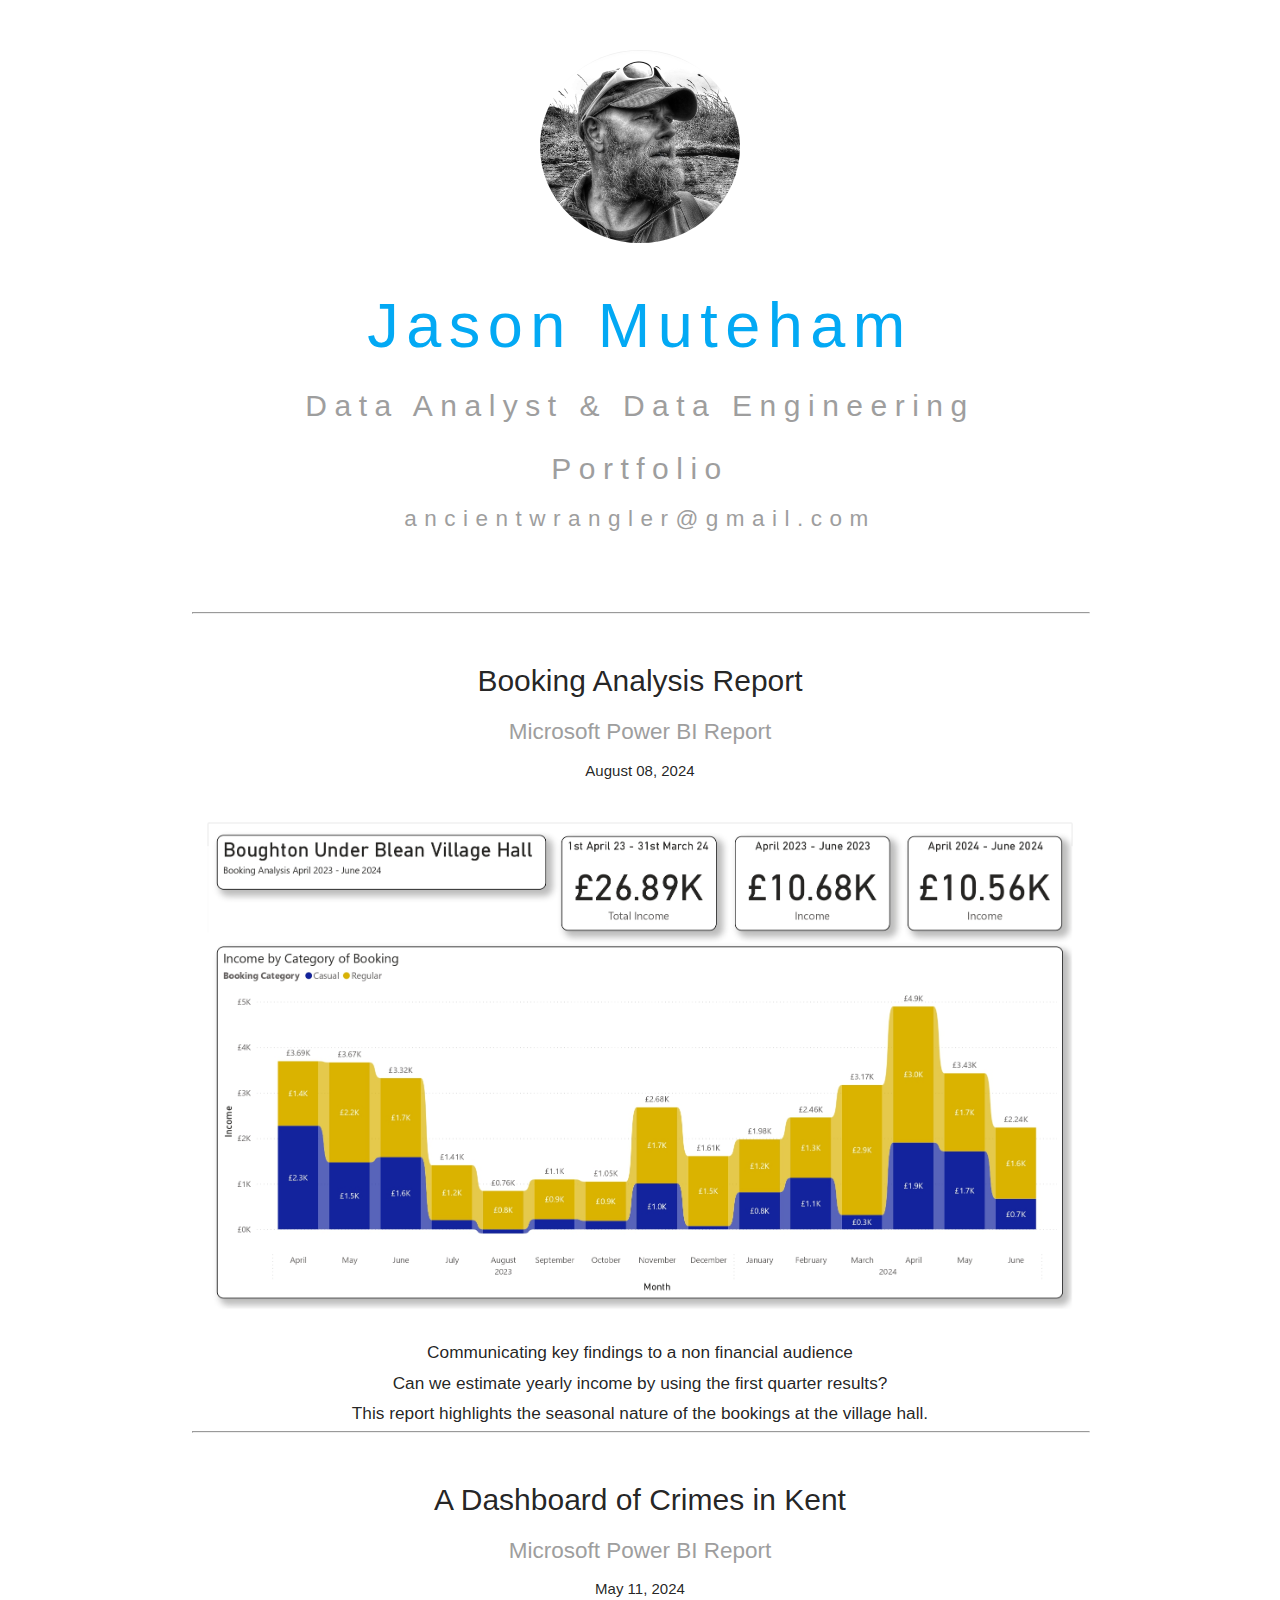
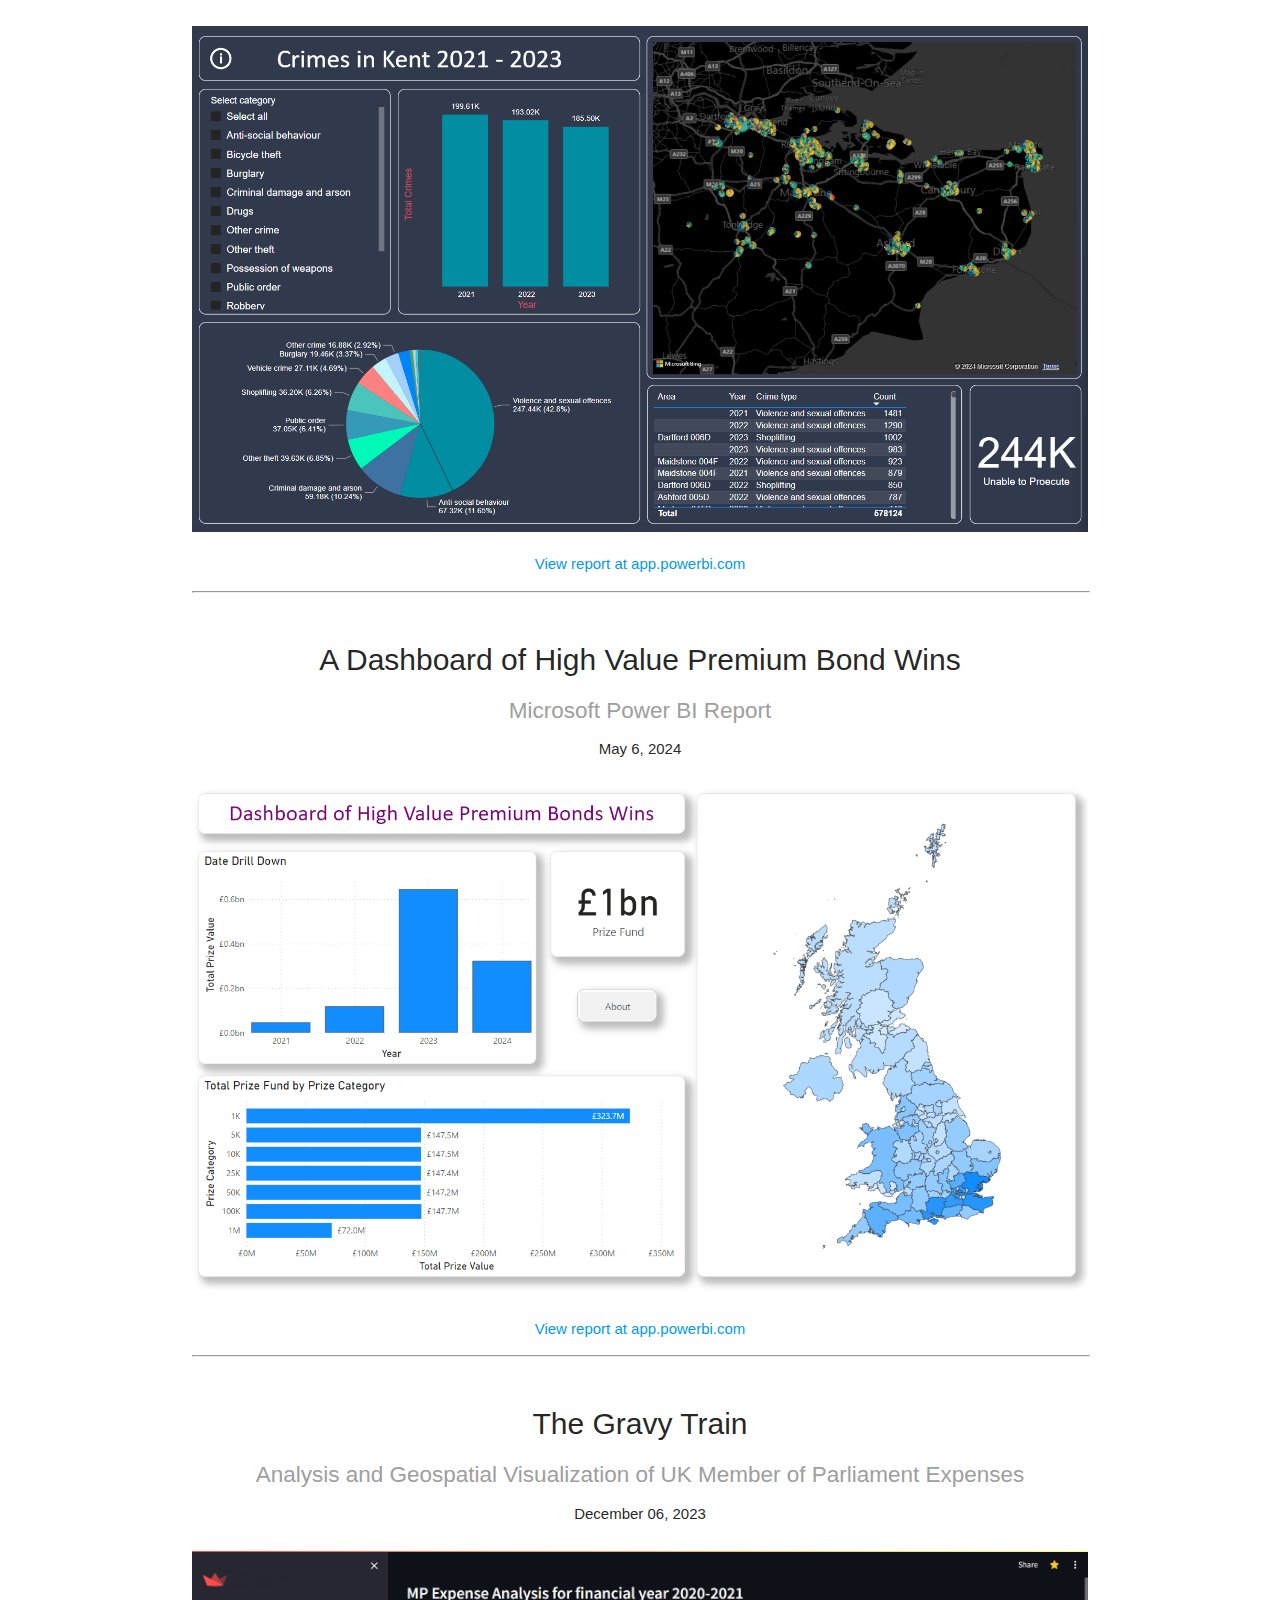
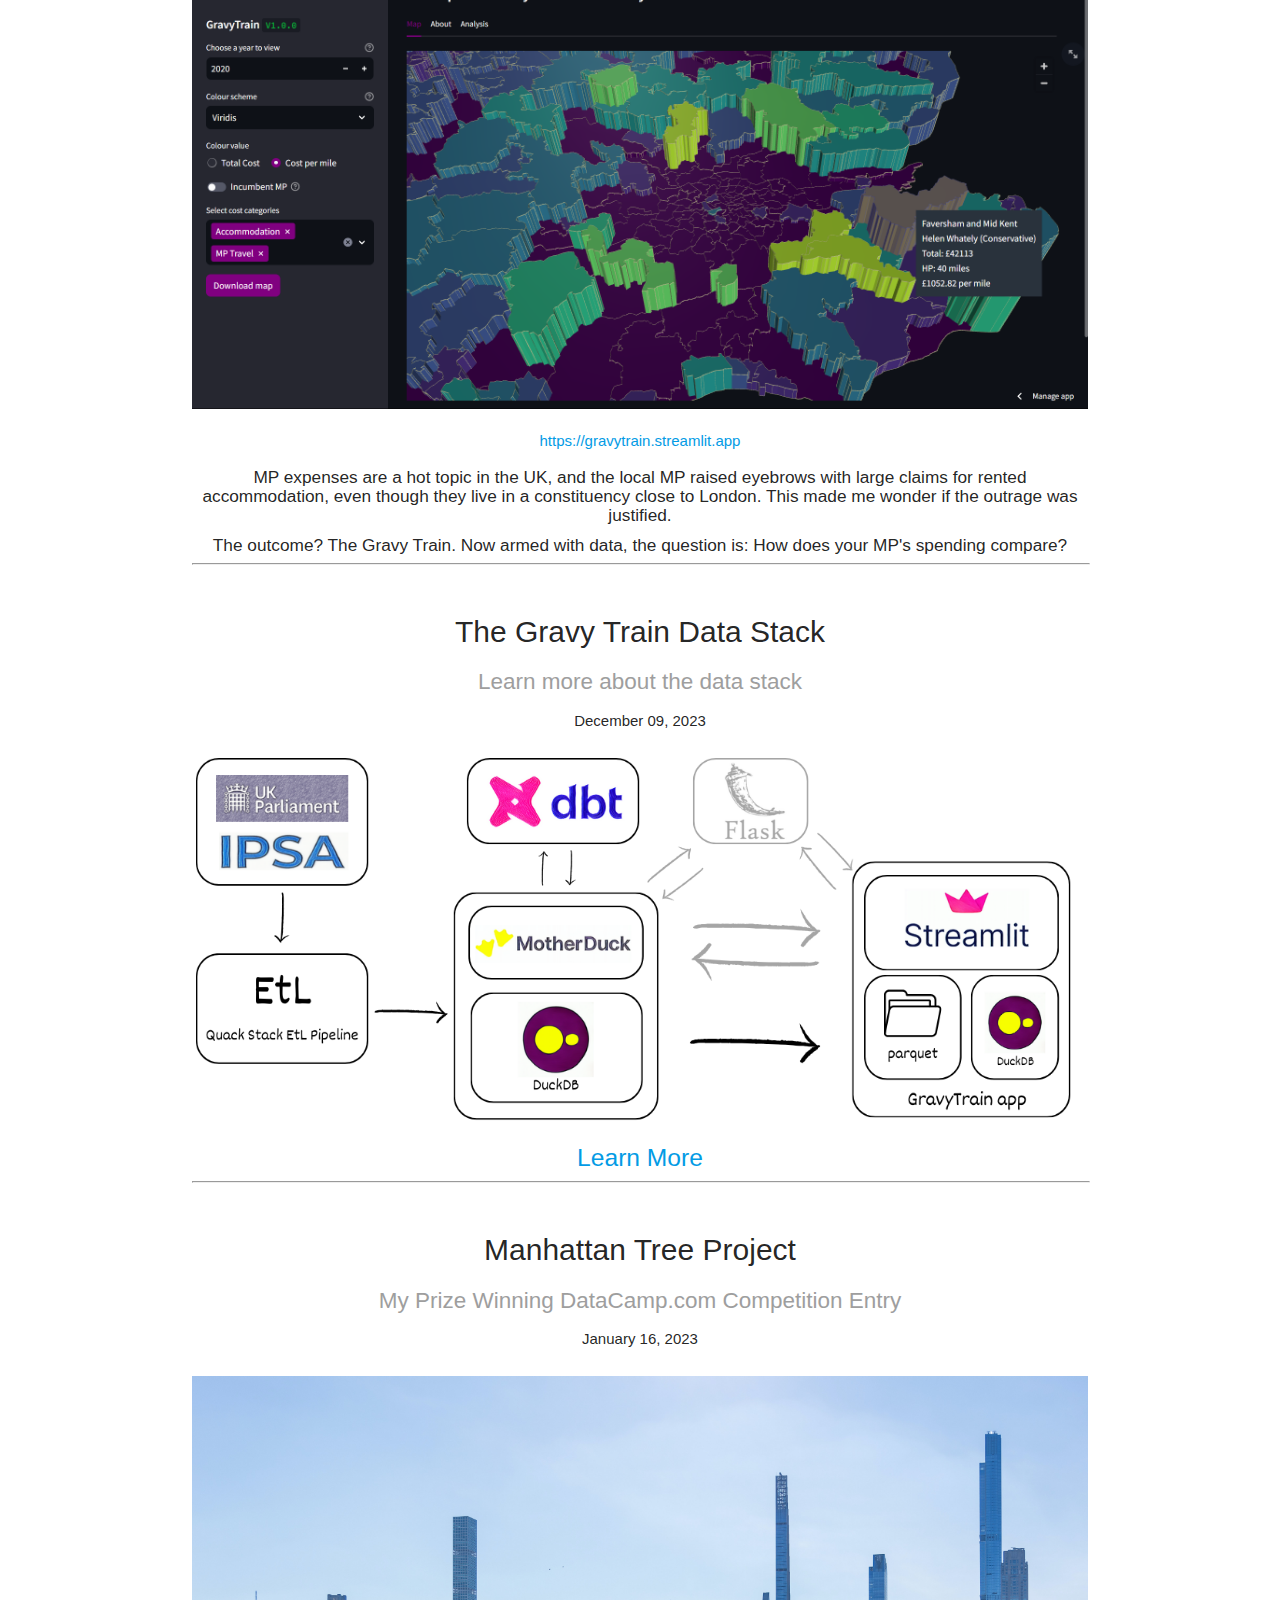
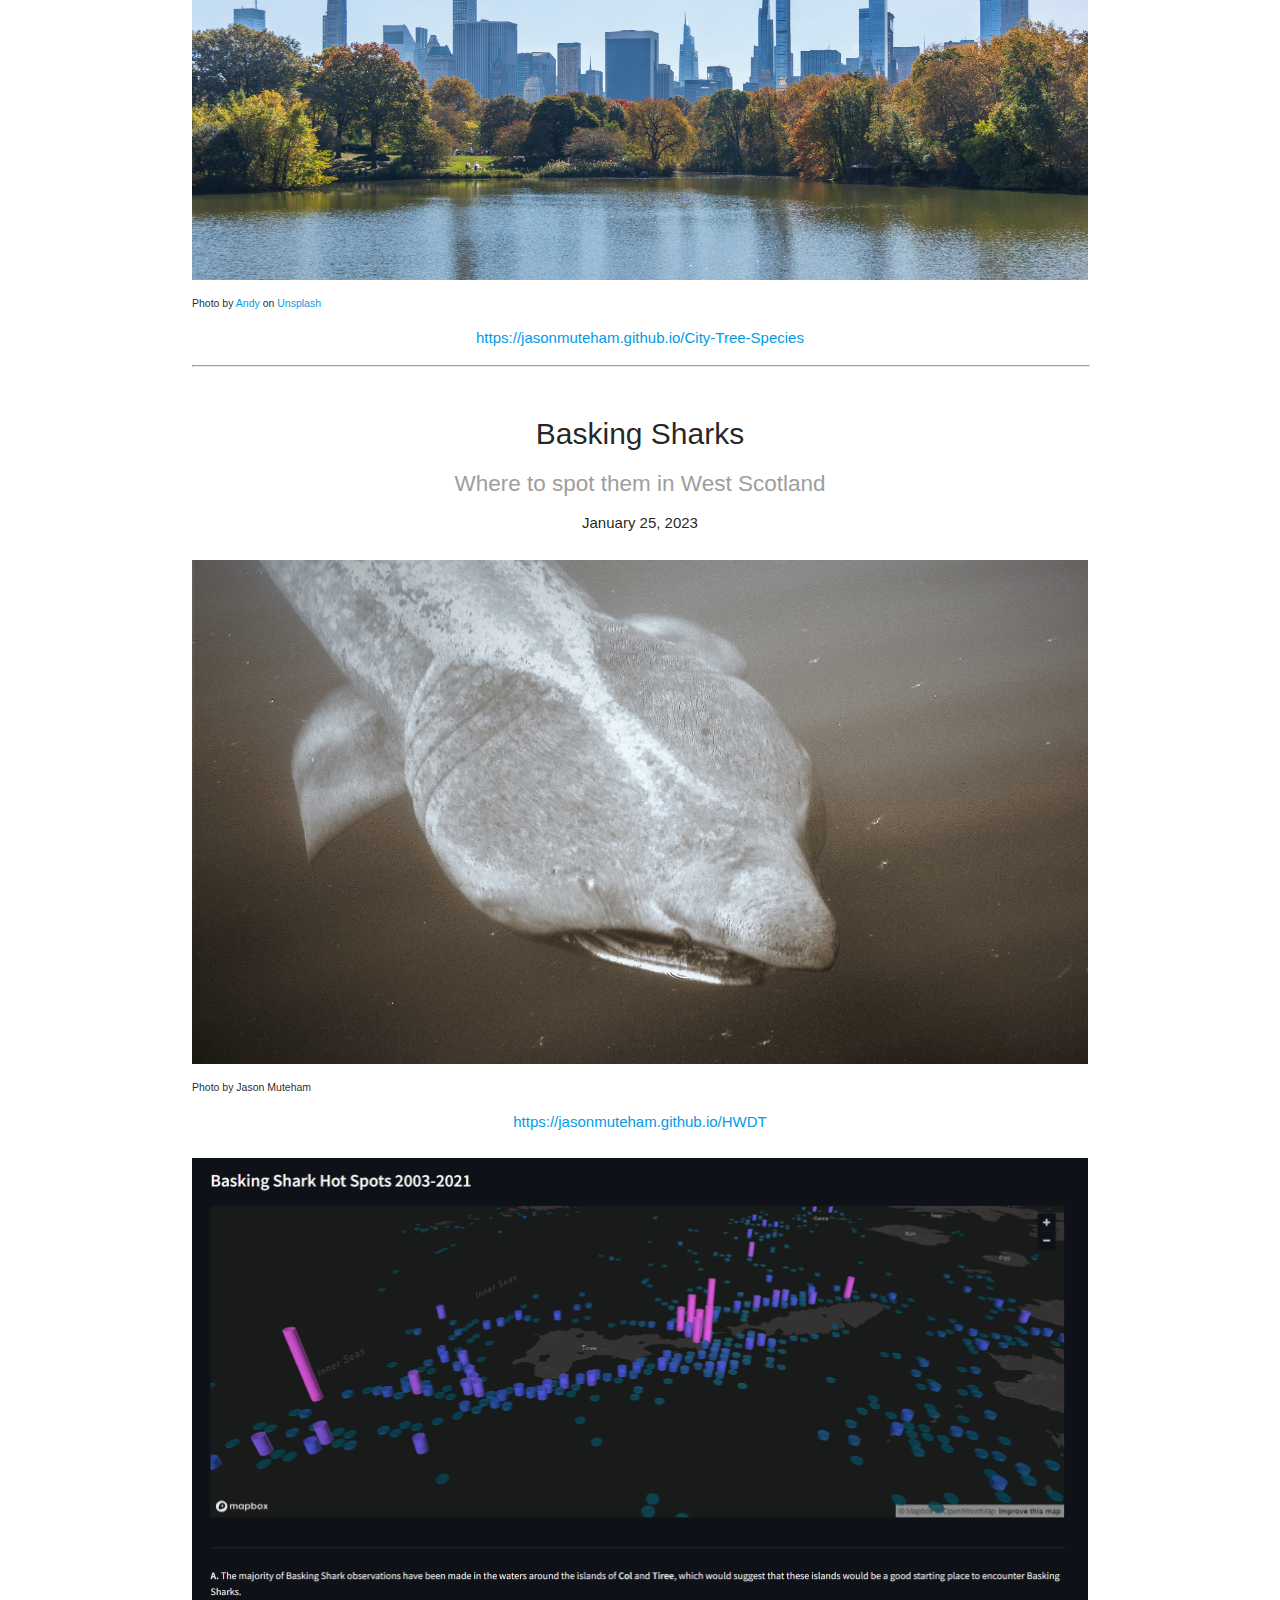
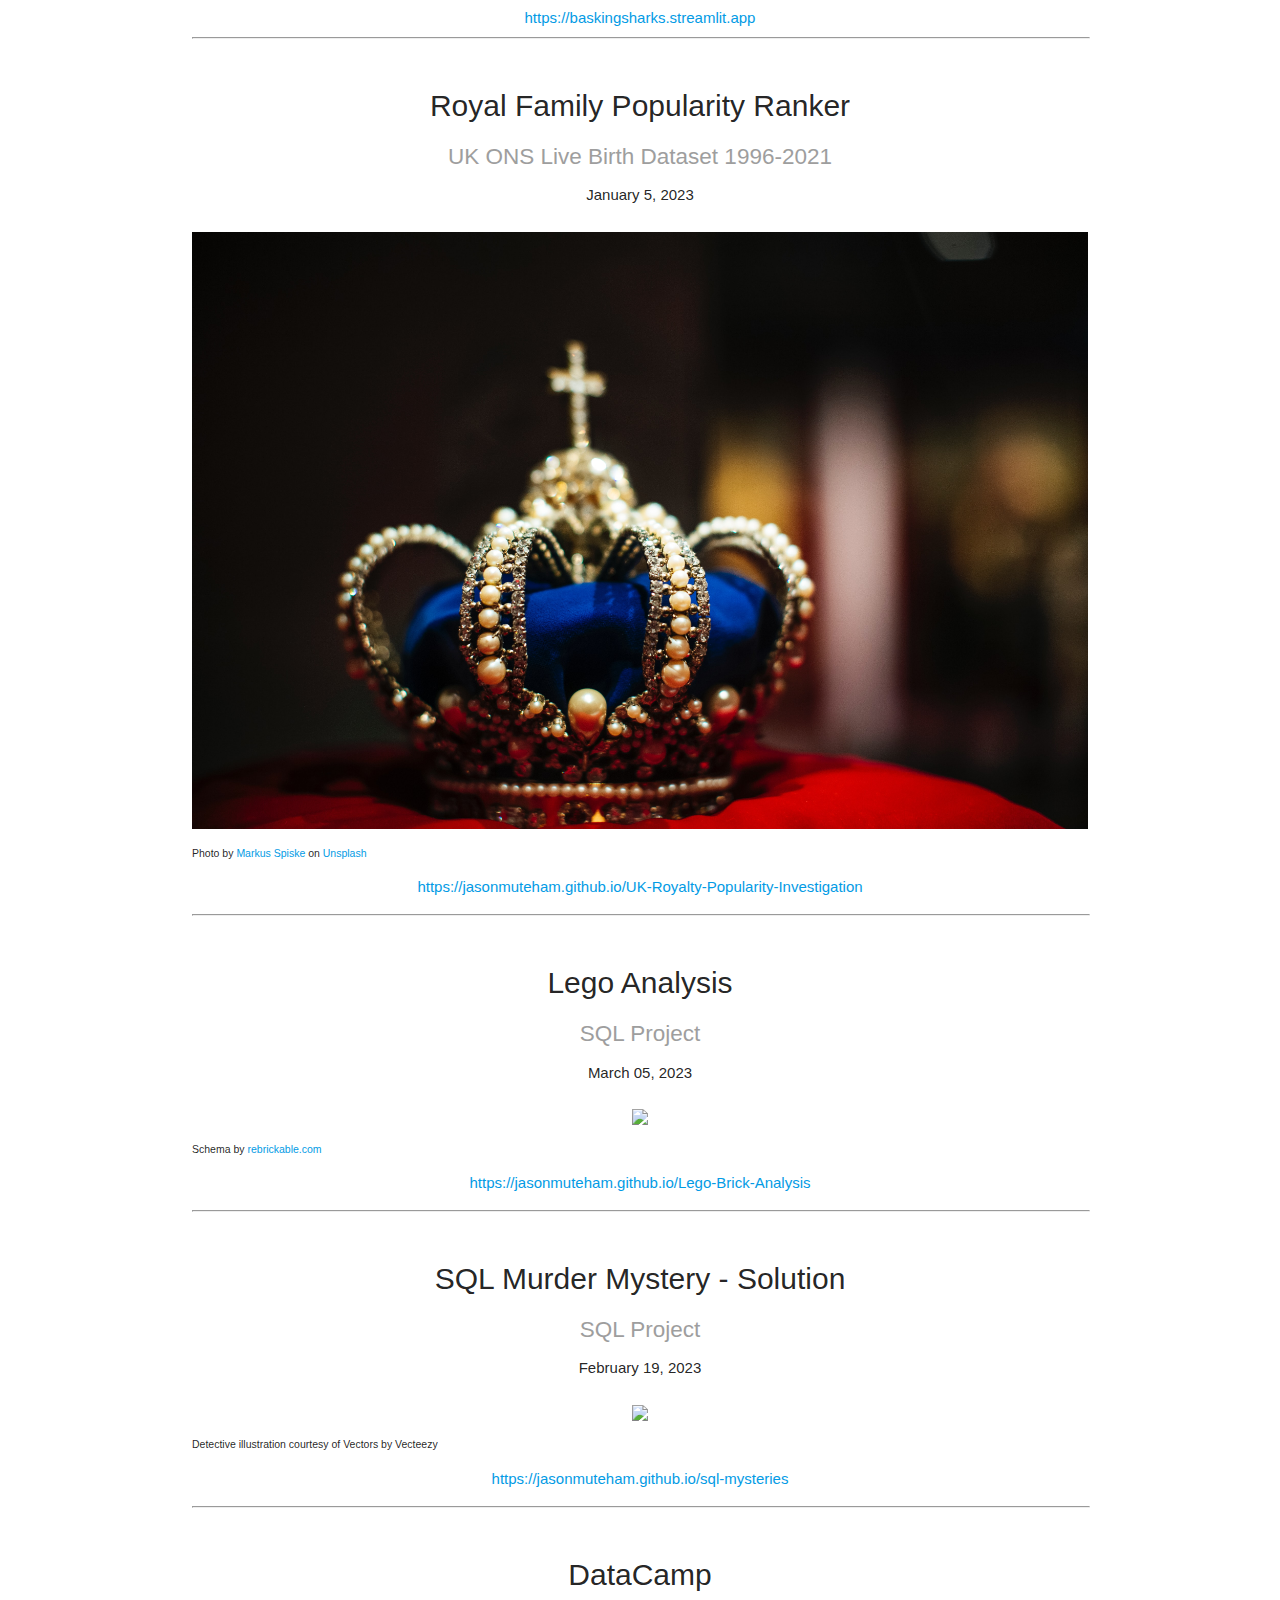
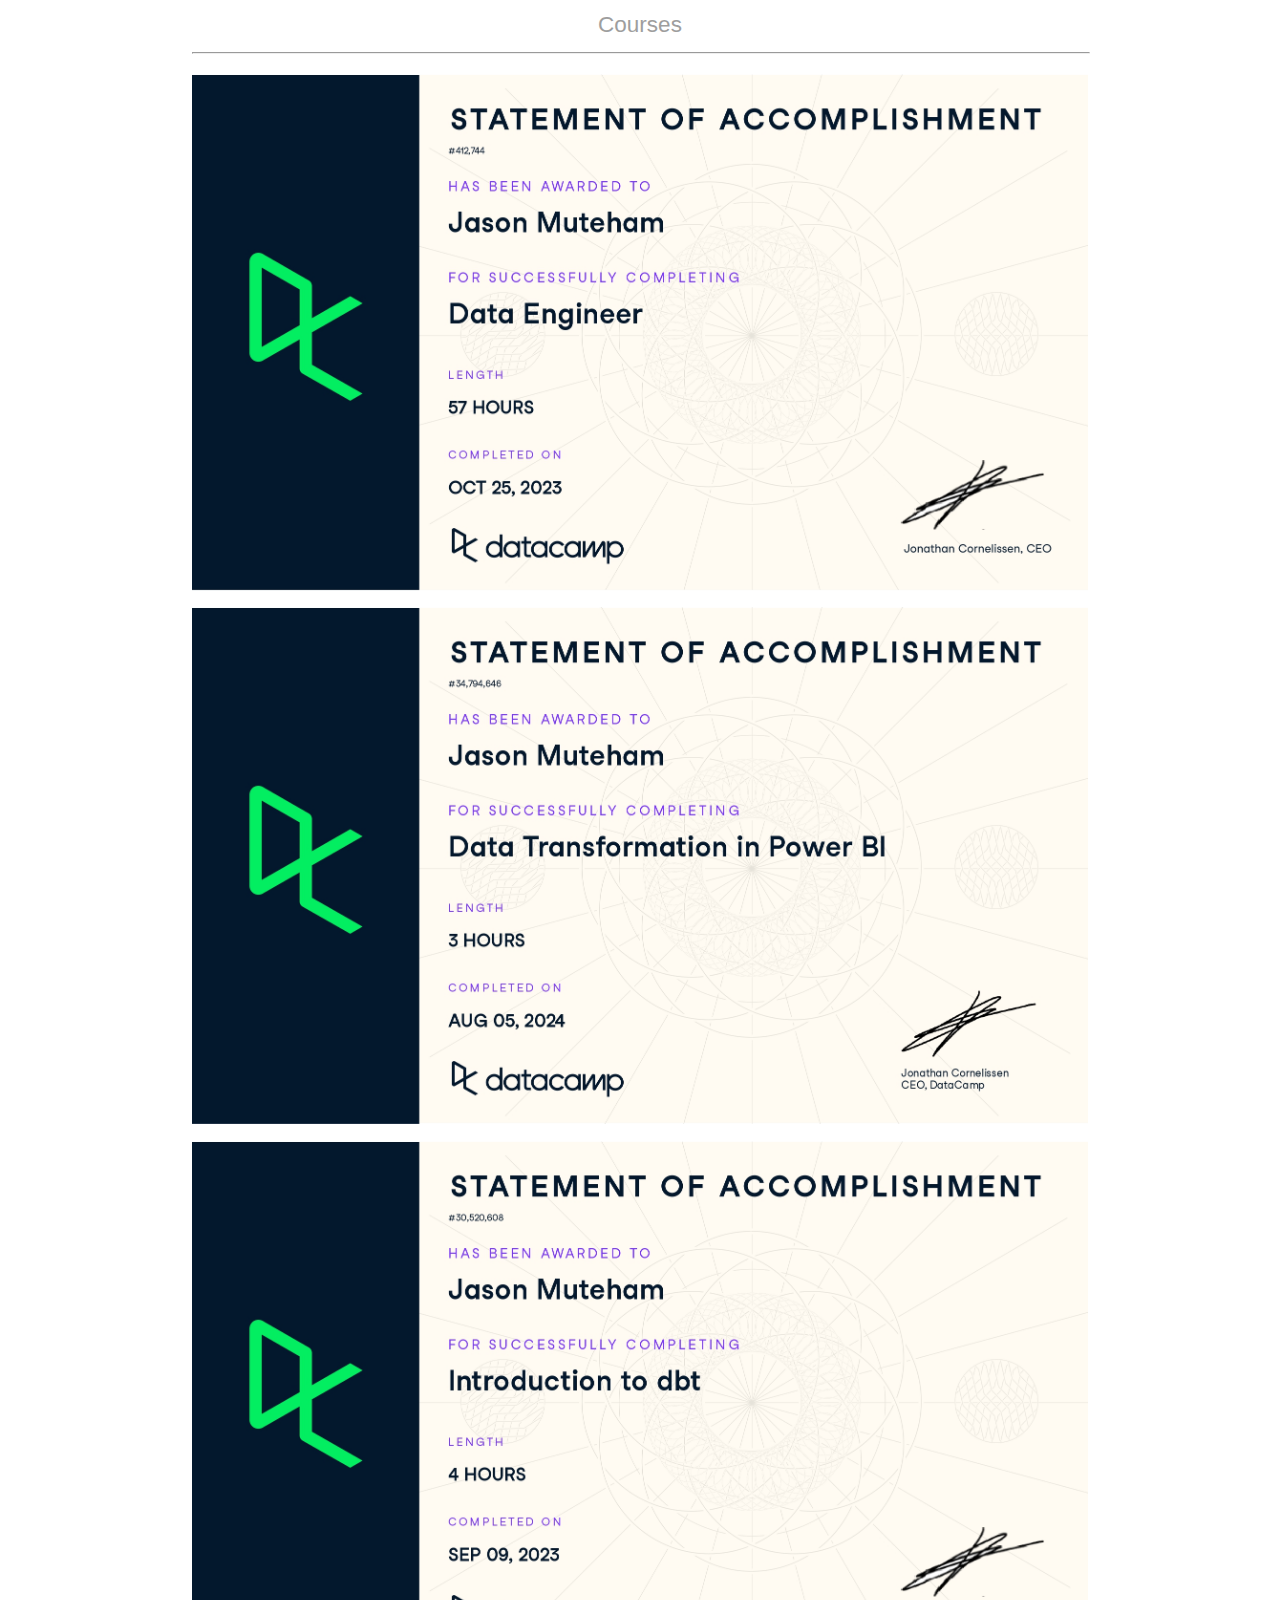
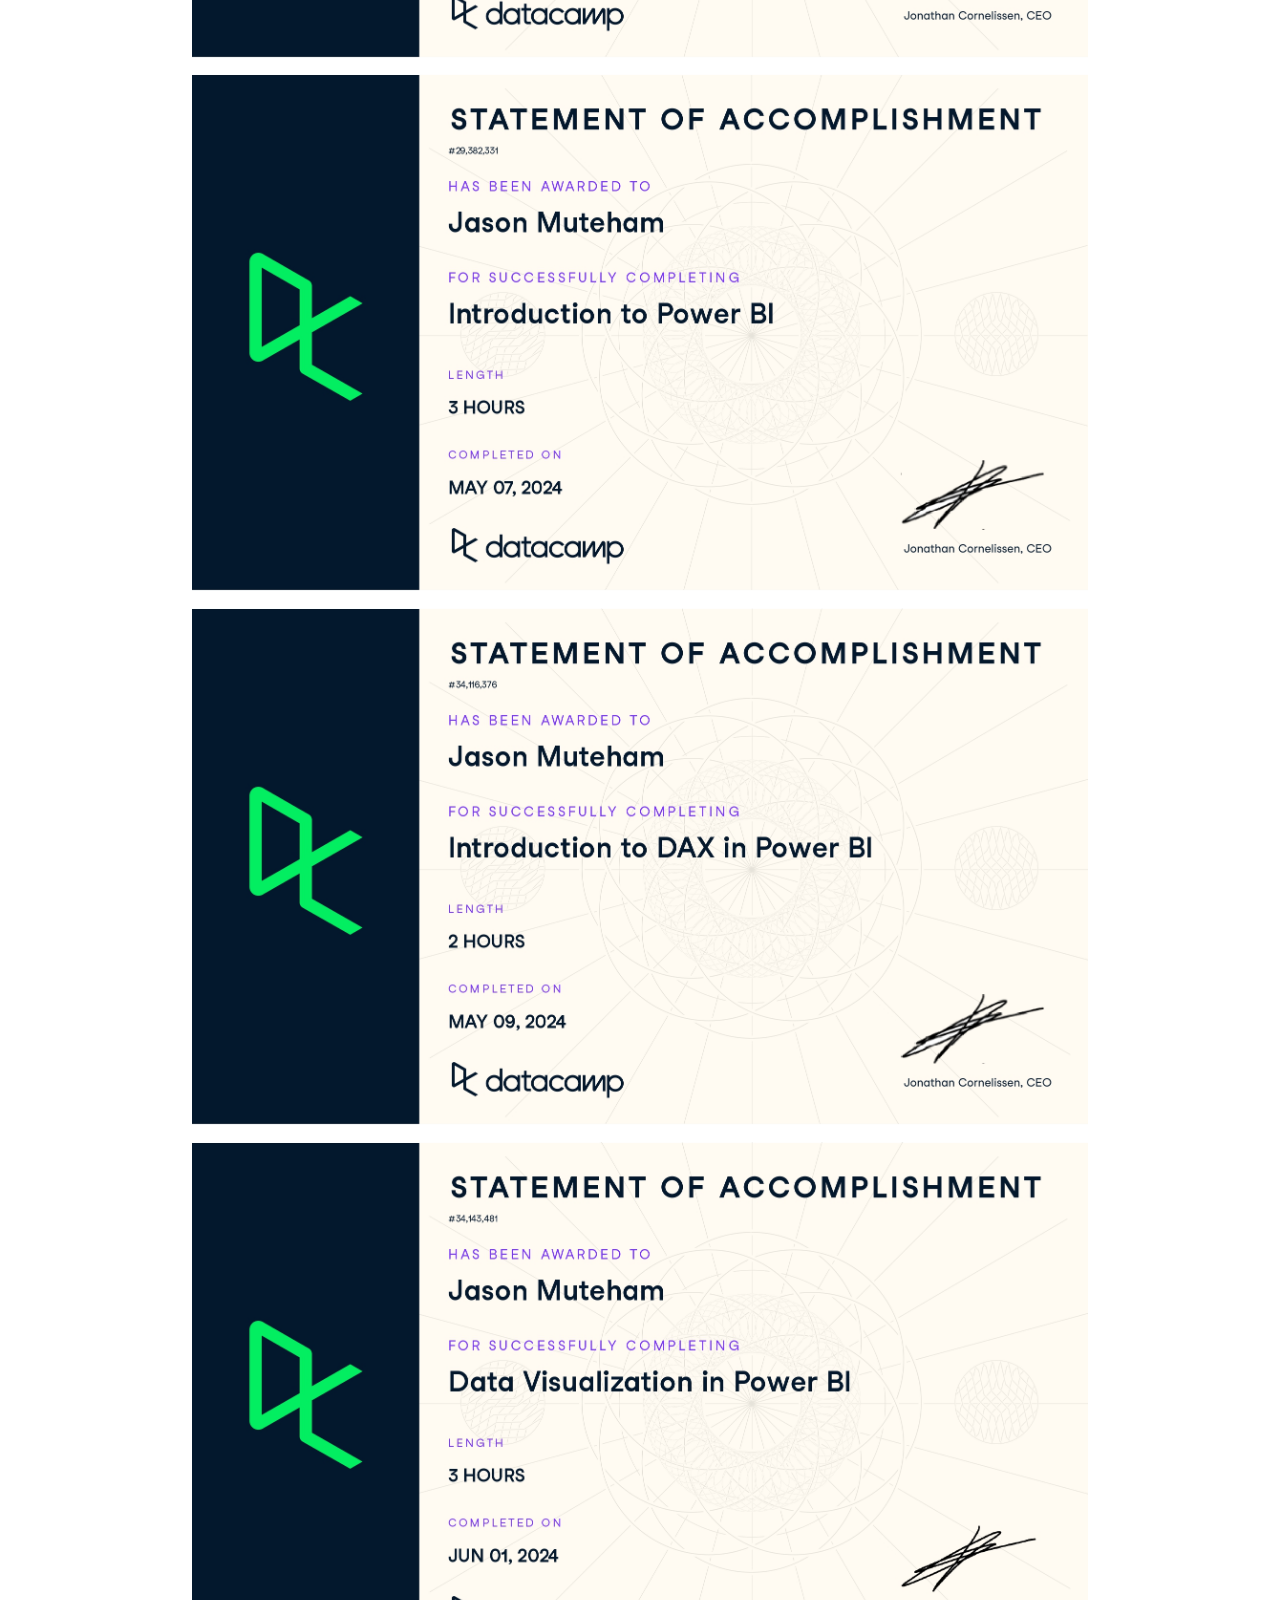
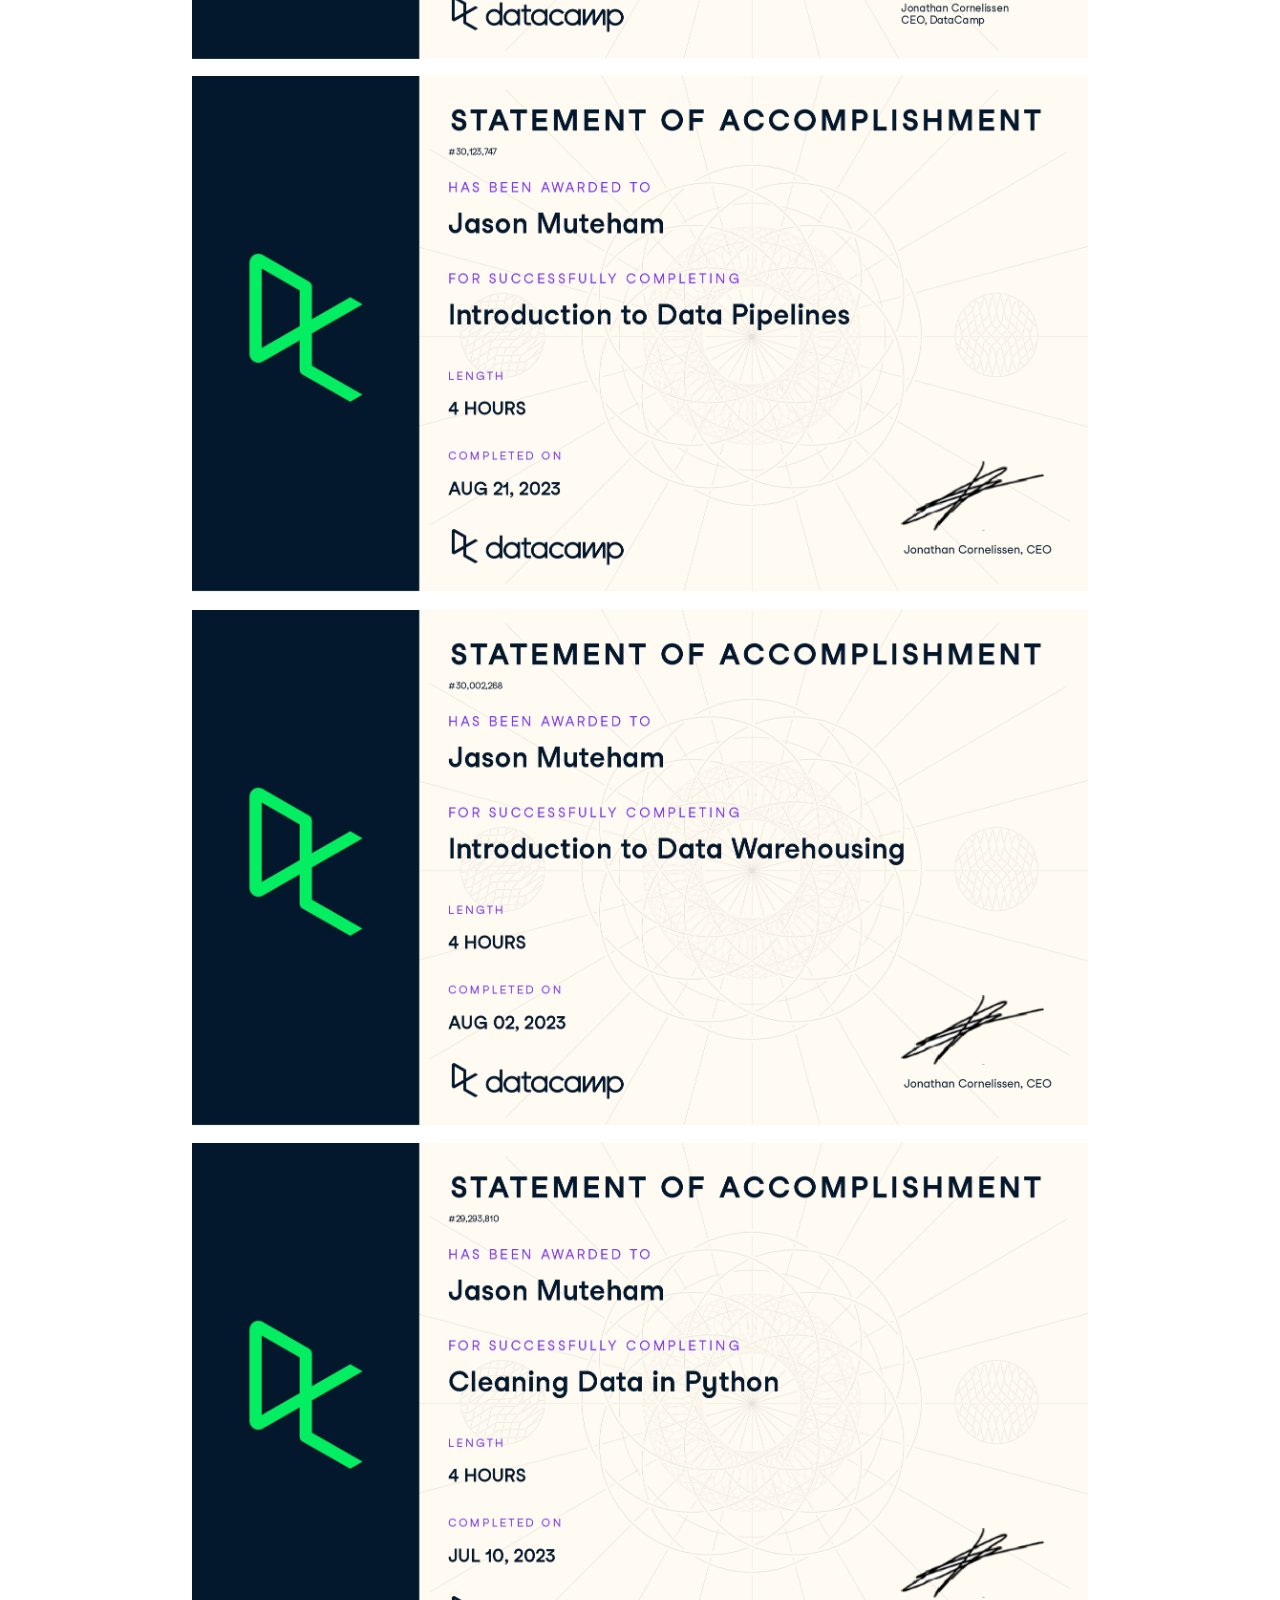
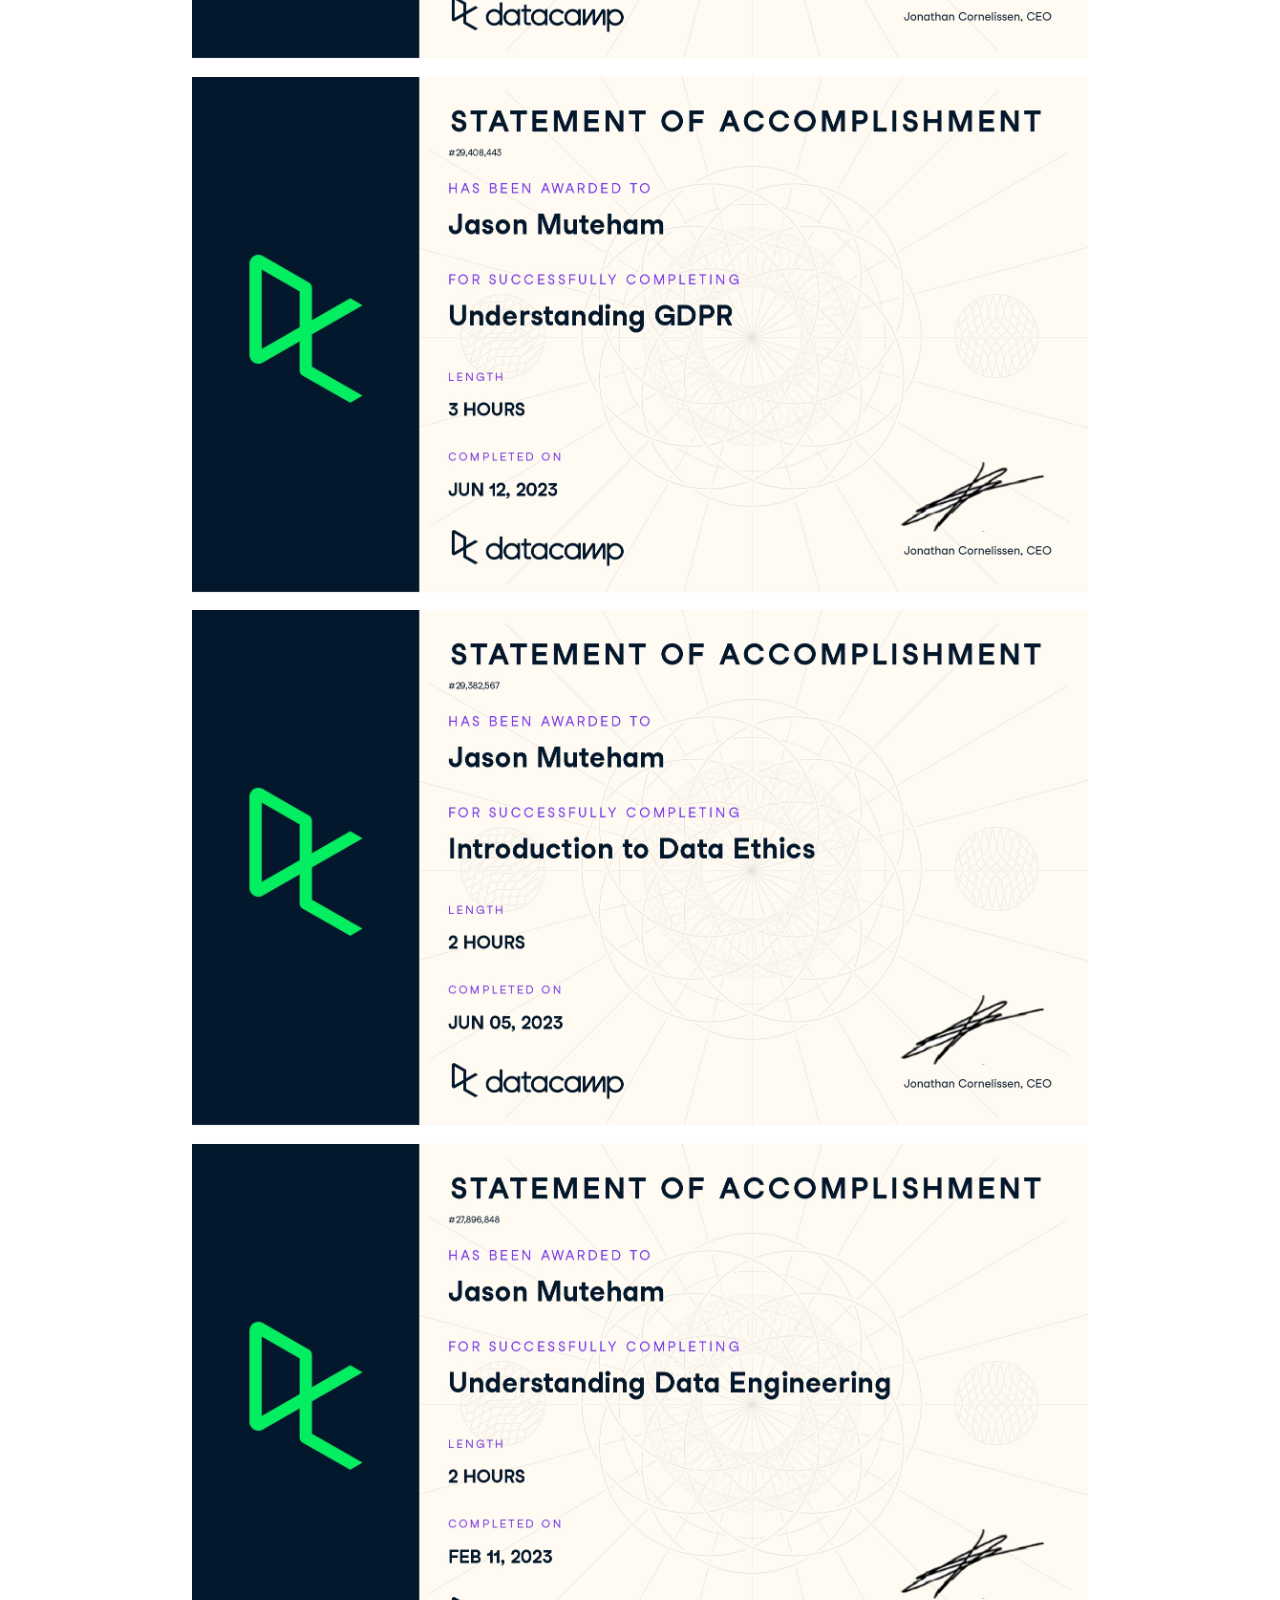
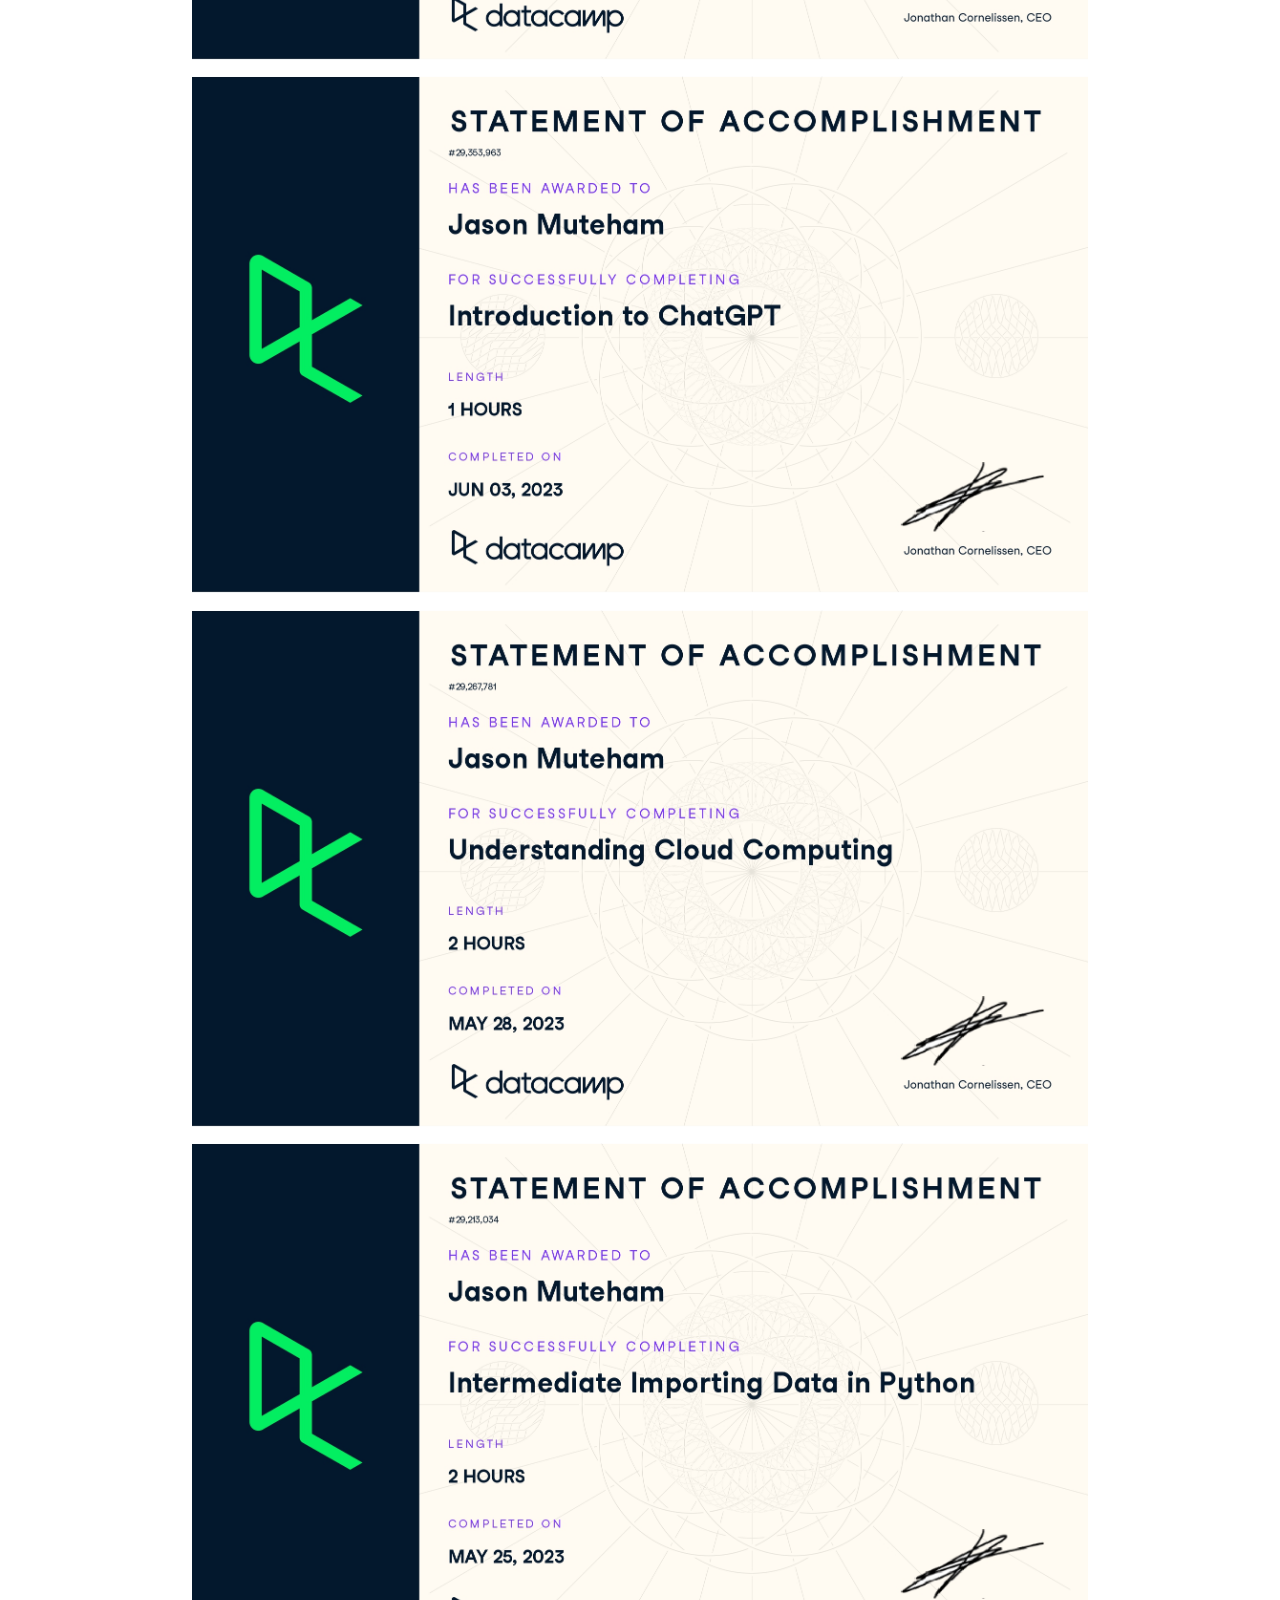
==== index.html @ f5ae087c "Booking Report" ====
<!DOCTYPE html>
<html lang="en">

<head>
    <!-- Required meta tags -->
    <meta charset="utf-8">
    <meta name="viewport" content="width=device-width, initial-scale=1, shrink-to-fit=no">
    <link rel="icon" type="image/png" href="icons/favicon.ico">

    <link rel="stylesheet" href="https://cdnjs.cloudflare.com/ajax/libs/animate.css/3.5.2/animate.min.css">
    <script src="https://kit.fontawesome.com/962151e168.js" crossorigin="anonymous"></script>

    <link href="https://fonts.googleapis.com/icon?family=Material+Icons" rel="stylesheet">

    <link rel="stylesheet" href="https://cdnjs.cloudflare.com/ajax/libs/materialize/1.0.0/css/materialize.min.css">

    <link rel="stylesheet" href="css/portfolio.css">

    <title>Jason Muteham Data Engineering Portfolio</title>
</head>

<body>


    <div id="header">
        <img src="icons/me.png" class="profile-img">
        <h1 class="display-2  light-blue-text darken-1">Jason Muteham</h1>
        <h3 class="lighten-3 grey-text">Data Analyst & Data Engineering</h2>
        <h3 class="lighten-3 grey-text">Portfolio</h3>
        <h4 class="lighten-3 grey-text">ancientwrangler@gmail.com</h4>
        <div class="row myspace">

            <a href="mailto:ancientwrangler@gmail.com?Subject=Hello Jason" target="_blank">
                <i class="fas fa-envelope fa-3x tooltipped" data-position="bottom" data-tooltip="Send me an Email"></i>
            </a>
            <a href="https://github.com/JasonMuteham" target="_blank">
                <i class="fab fa-github fa-3x tooltipped" data-position="bottom" data-tooltip="Github"></i>
            </a>

            <a href="#datacamp">
                <i class="fas fa-certificate fa-3x tooltipped" data-position="bottom"
                    data-tooltip="DataCamp Courses"></i>
            </a>

            <!--                <a href="https://jasonmuteham.github.io/sql-mysteries" target="_blank">
                    <i class="fas fa-database fa-3x tooltipped" data-position="bottom"
                        data-tooltip="SQL Portfolio"></i>
                </a> -->

            <!--                 <a href="#sql">
                    <i class="fas fa-database fa-3x tooltipped" data-position="bottom"
                        data-tooltip="SQL Portfolio"></i>
                </a> -->

        </div>


    </div>




    <div class="container animated fadeIn">
        <hr>

        <div class="post">
            <h3>Booking Analysis Report</h3>
            <h4 class="lighten-3 grey-text">Microsoft Power BI Report</h4>
            <p class="text-muted">August 08, 2024</p>

            <img src="images/Bookings_Analysis_2023_2024.jpg">

            <h6>Communicating key findings to a non financial audience</h6> 
             <h6>Can we estimate yearly income by using the first quarter results? </h6>
             <h6>This report highlights the seasonal nature of the bookings at the village hall.
            </h6>
        </a>
        <hr>
        </div>
        <div class="post">
            <h3>A Dashboard of Crimes in Kent</h3>
            <h4 class="lighten-3 grey-text">Microsoft Power BI Report</h4>
            <p class="text-muted">May 11, 2024</p>

            <a href="https://app.powerbi.com/view?r=eyJrIjoiZDBhMjBjZDYtYTFjNi00YzQyLWFmZjAtODAxZGIzN2ZkZTRjIiwidCI6ImQ4MmUzMjY1LWU4ZWQtNDg1MC05YzZmLTAyZGRjZDlkYTM2OSJ9" target="_blank"><img src="images\crimes_kent_dash.png"
                class=""></a>

        <a href="https://app.powerbi.com/view?r=eyJrIjoiZDBhMjBjZDYtYTFjNi00YzQyLWFmZjAtODAxZGIzN2ZkZTRjIiwidCI6ImQ4MmUzMjY1LWU4ZWQtNDg1MC05YzZmLTAyZGRjZDlkYTM2OSJ9" target="_blank">
            <p>View report at app.powerbi.com</p>
        </a>
        <hr>
        </div> 

         <div class="post">
            <h3>A Dashboard of High Value Premium Bond Wins</h3>
            <h4 class="lighten-3 grey-text">Microsoft Power BI Report</h4>
            <p class="text-muted">May 6, 2024</p>

            <a href="https://app.powerbi.com/view?r=eyJrIjoiN2NjZjJjN2UtNTE2MS00MmI3LTlmMGQtM2ZmNWU5NWFiZTc1IiwidCI6ImQ4MmUzMjY1LWU4ZWQtNDg1MC05YzZmLTAyZGRjZDlkYTM2OSJ9" target="_blank"><img src="images\ernie_vis_powerbi.png"
                class=""></a>

        <a href="https://app.powerbi.com/view?r=eyJrIjoiN2NjZjJjN2UtNTE2MS00MmI3LTlmMGQtM2ZmNWU5NWFiZTc1IiwidCI6ImQ4MmUzMjY1LWU4ZWQtNDg1MC05YzZmLTAyZGRjZDlkYTM2OSJ9" target="_blank">
            <p>View report at app.powerbi.com</p>
        </a>
            <hr>
        </div> 

<!--         <div class="post">
            <h3>ERNIE Dashboard</h3>
            <h4 class="lighten-3 grey-text">An Analysis of High Value Premium Bond Wins
            </h4>
            <p class="text-muted">April 27, 2024</p>



            <a href="https://ernie-analysis.streamlit.app/" target="_blank"><img src="images\ernie-dashboard.png"
                    class=""></a>

            <a href="https://ernie-analysis.streamlit.app/" target="_blank">
                <p>https://ernie-analysis.streamlit.app/</p>
            </a>


            <hr>
        </div>
 -->
        <div class="post">
            <h3>The Gravy Train</h3>
            <h4 class="lighten-3 grey-text">Analysis and Geospatial Visualization of UK Member of Parliament Expenses
            </h4>
            <p class="text-muted">December 06, 2023</p>



            <a href="https://gravytrain.streamlit.app" target="_blank"><img src="images/GravyTrain_Screenshot.png"
                    class=""></a>

            <a href="https://gravytrain.streamlit.app" target="_blank">
                <p>https://gravytrain.streamlit.app</p>
            </a>


            <h6>MP expenses are a hot topic in the UK, and the local MP raised eyebrows with large claims for rented
                accommodation, even though they live in a constituency close to London. This made me wonder if the
                outrage was justified.</h6>

            <h6>The outcome? The Gravy Train. Now armed with data, the question is: How does your MP's spending compare?
            </h6>
            <hr>
        </div>

        <div class="post">
            <h3>The Gravy Train Data Stack</h3>
            <h4 class="lighten-3 grey-text">Learn more about the data stack</h4>
            <p class="text-muted">December 09, 2023</p>
            <a href="/Portfolio/gravytrain.html" target="_blank"><img src="images/EtL.png" class=""></a>
            <a href="/Portfolio/gravytrain.html" target="_blank">
                <h5>Learn More</h5>
            </a>
            <hr>
        </div>

        <div class="post">
            <h3>Manhattan Tree Project</h3>
            <h4 class="lighten-3 grey-text">My Prize Winning DataCamp.com Competition Entry</h4>
            <p class="text-muted">January 16, 2023</p>

            <a href="https://jasonmuteham.github.io/City-Tree-Species" target="_blank"><img
                    src="images/andy-1jyxYe7sw4E-unsplash.jpg" class=""></a>

            <p class="caption">Photo by <a
                    href="https://unsplash.com/@adwow?utm_source=unsplash&utm_medium=referral&utm_content=creditCopyText">Andy</a>
                on <a
                    href="https://unsplash.com/s/photos/trees-manhattan?utm_source=unsplash&utm_medium=referral&utm_content=creditCopyText">Unsplash</a>
            </p>
            <a href="https://jasonmuteham.github.io/City-Tree-Species/" target="_blank">
                <p>https://jasonmuteham.github.io/City-Tree-Species</p>
            </a>
            <hr>
        </div>

        <div class="post">
            <h3>Basking Sharks</h3>
            <h4 class="lighten-3 grey-text">Where to spot them in West Scotland</h4>
            <p class="text-muted">January 25, 2023</p>

            <a href="https://jasonmuteham.github.io/HWDT/" target="_blank"><img src="images/basking_shark_v2.jpg"
                    class=""></a>

            <p class="caption">Photo by Jason Muteham</p>
            <a href="https://jasonmuteham.github.io/HWDT/" target="_blank">
                <p>https://jasonmuteham.github.io/HWDT</p>
            </a>

            <a href="https://baskingsharks.streamlit.app/" target="_blank"> <img
                    src="images/basking_shark_screen_shot.png"> <span>https://baskingsharks.streamlit.app</span></a>
            <hr>
        </div>

        <div class="post">
            <h3>Royal Family Popularity Ranker</h3>
            <h4 class="lighten-3 grey-text">UK ONS Live Birth Dataset 1996-2021</h4>
            <p class="text-muted">January 5, 2023</p>

            <a href="https://jasonmuteham.github.io/UK-Royalty-Popularity-Investigation/" target="_blank"><img
                    src="images/family.jpg" class=""></a>

            <p class="caption">Photo by <a
                    href="https://unsplash.com/@markusspiske?utm_source=unsplash&utm_medium=referral&utm_content=creditCopyText">Markus
                    Spiske</a> on <a
                    href="https://unsplash.com/s/photos/crown-jewels?utm_source=unsplash&utm_medium=referral&utm_content=creditCopyText">Unsplash</a>
            </p>
            <a href="https://jasonmuteham.github.io/UK-Royalty-Popularity-Investigation" target="_blank">
                <p>https://jasonmuteham.github.io/UK-Royalty-Popularity-Investigation</p>
            </a>
            <hr>
        </div>

        <div id="sql" class="post">
            <h3>Lego Analysis</h3>
            <h4 class="lighten-3 grey-text">SQL Project</h4>
            <p class="text-muted">March 05, 2023</p>

            <a href="https://jasonmuteham.github.io/Lego-Brick-Analysis/" target="_blank"><img
                    src="https://cdn.rebrickable.com/media/thumbs/sets/700.3-1/17298.jpg/1000x800p.jpg"></a>

            <p class="caption">Schema by <a href="https://rebrickable.com" target="_blank">rebrickable.com</a></p>

            <a href="https://jasonmuteham.github.io/Lego-Brick-Analysis/" target="_blank">
                <p>https://jasonmuteham.github.io/Lego-Brick-Analysis</p>
            </a>
            <hr>
        </div>

        <div id="sql" class="post">
            <h3>SQL Murder Mystery - Solution</h3>
            <h4 class="lighten-3 grey-text">SQL Project</h4>
            <p class="text-muted">February 19, 2023</p>

            <a href="https://jasonmuteham.github.io/sql-mysteries" target="_blank"><img
                    src="https://mystery.knightlab.com/174092-clue-illustration.png"></a>

            <p class="caption">Detective illustration courtesy of Vectors by Vecteezy</p>

            <a href="https://jasonmuteham.github.io/sql-mysteries" target="_blank">
                <p>https://jasonmuteham.github.io/sql-mysteries</p>
            </a>
            <hr>
        </div>

        <div id="datacamp" class="post">
            <h3>DataCamp</h3>
            <h4 class="lighten-3 grey-text">Courses</h4>
            <hr>

            <img src="images/data_engineer_certificate.jpg">
            <img src="images/data_transformation_in_power_bi.jpg">
            <img src="images/intro_dbt_certificate.jpg">
            <img src="images/intro_powerbi.jpg">

            <img src="images/intro_DAX.jpg">
            <img src="images/data_vis_powerbi_certificate.jpg">
            <img src="images/Intro_Data_Pipelines_certificate.jpg">
            <img src="images/Data_Warehousing_certificate.jpg">
            <img src="images/data_cleaning_certificate.jpg">
            <img src="images/GDPR_certificate.jpg">
            <img src="images/data_ethics_certificate.jpg">
            <img src="images/understanding_data_engineering_certificate.jpg">           
            <img src="images/chatgpt_certificate.jpg" >
            <img src="images/Understanding_Cloud_Computing_certificate.jpg">
            <img src="images/Intermediate_Importing_Data_Python_certificate.jpg">
            <img src="images/Database_Design_certificate.jpg">
            <img src="images/Intermediate_SQL_Server_certificate.jpg">
            <img src="images/Intro_Relational_DB_certificate.jpg">
            <img src="images/intro_SQL_Server_certificate.jpg">
            <img src="images/Data_Manipulation_in_SQL_certificate.jpg">
            <img src="images/Joining_Data_in_SQL_certificate.jpg">
            <img src="images/Intermediate_SQL_certificate.jpg">
            <img src="images/Introduction_SQL_certificate.jpg">
            <img src="images/Joining_Data_with_pandas_certificate.jpg">
            <img src="images/Introduction_importing_data_certificate.jpg">
            <img src="images/Introduction_to_Data_Visualization_with_Seaborn_certificate.jpg">
            <img src="images/Data_Manipulation_with_pandascertificate.jpg">
            <img src="images/Intermediadte_Python_certificate.jpg">
            <img src="images/Introduction_to_Python_certificate.jpg">
            <img src="images/Understanding_Data_Visualization_certificate.jpg">
            <img src="images/Introduction_Statistics_certificate.jpg">
            <img src="images/Snowflake_certificate.jpg">
            <img src="images/communicating_data_insights.jpg">
            <hr>
        </div>
    </div>

    <script src="https://code.jquery.com/jquery-3.2.1.min.js"
        integrity="sha256-hwg4gsxgFZhOsEEamdOYGBf13FyQuiTwlAQgxVSNgt4=" crossorigin="anonymous"></script>
    <script src="https://cdnjs.cloudflare.com/ajax/libs/materialize/1.0.0-alpha.1/js/materialize.min.js"></script>
    <script type="module" src="https://md-block.verou.me/md-block.js"></script>
    <script>
        $(document).ready(function () {
            $('.materialboxed').materialbox();
            $('.tooltipped').tooltip();
        });
    </script>
    <script>
        let currentZoom = await report.getZoom();
        await report.setZoom(0.4); // 50% zoom
    </script>

</body>

</html>
---- css/portfolio.css ----
body{
    text-align: center;
} 

#header{
    margin-top: 40px;
    margin-bottom: 40px;
    letter-spacing: .5em;
}

.display-1{
    font-family:  'Roboto', sans-serif;
    font-weight: 300;
    font-size: 2.5em;
    color:#039be5;
}
h4{
    font-size: 0.8em;
}
h3{
    font-size: 1.5em;
}


.myspace{
    margin-top: 40px;
    font-size: 0.8em;
}

@media (min-width: 576px) {
    .myspace{
        font-size: 1em;
    }
    .display-1 {
        font-size: 4em;
    }
    h4{
        font-size: 1em;
    }
    h3{
        font-size: 1.5em;
    }
    .caption{
        font-size: 0.8em;
    }
}
@media (min-width: 768px) {
    .myspace{
        font-size: 1em;
    }
    .display-1 {
        font-size: 5em;
    }
    h4{
        font-size: 1.5em;
    }
    h3{
        font-size: 1.5em;
    }

}
@media (min-width: 992px) {
    .myspace{
        font-size: 1em;
    }
    .display-1 {
        font-size: 7em;
    }
    h3{
        font-size: 2em;
    }

} 
img{
    
    width: 100%;

    margin-top: 10px;
}

i{
    color:#039be5;
}

.podcast{
    
    width: 100%;
    margin-top: 10px;
}

.post{
    margin-bottom: 50px;
    margin-top: 50px;
}
hr{
    width: 100%;
    margin-bottom: 10px;

}
.caption{
    font-size: 0.7em;
    text-align: left;
    margin-left: 0px;
    margin-top: 10px;
}

a:link{
    color: #039be5;
}

a:hover{
    text-decoration: none;
}

.video{
    width:100%;
    height: 500px;
    margin-top: 10px;
}

iframe, object, embed{max-width: 100%;}

.profile-img{
    border-radius: 50%;
    width: 200px;
}
.logo-img{
    width: 40px;
}
md-block{
    text-align: left;
    font-size: large;}
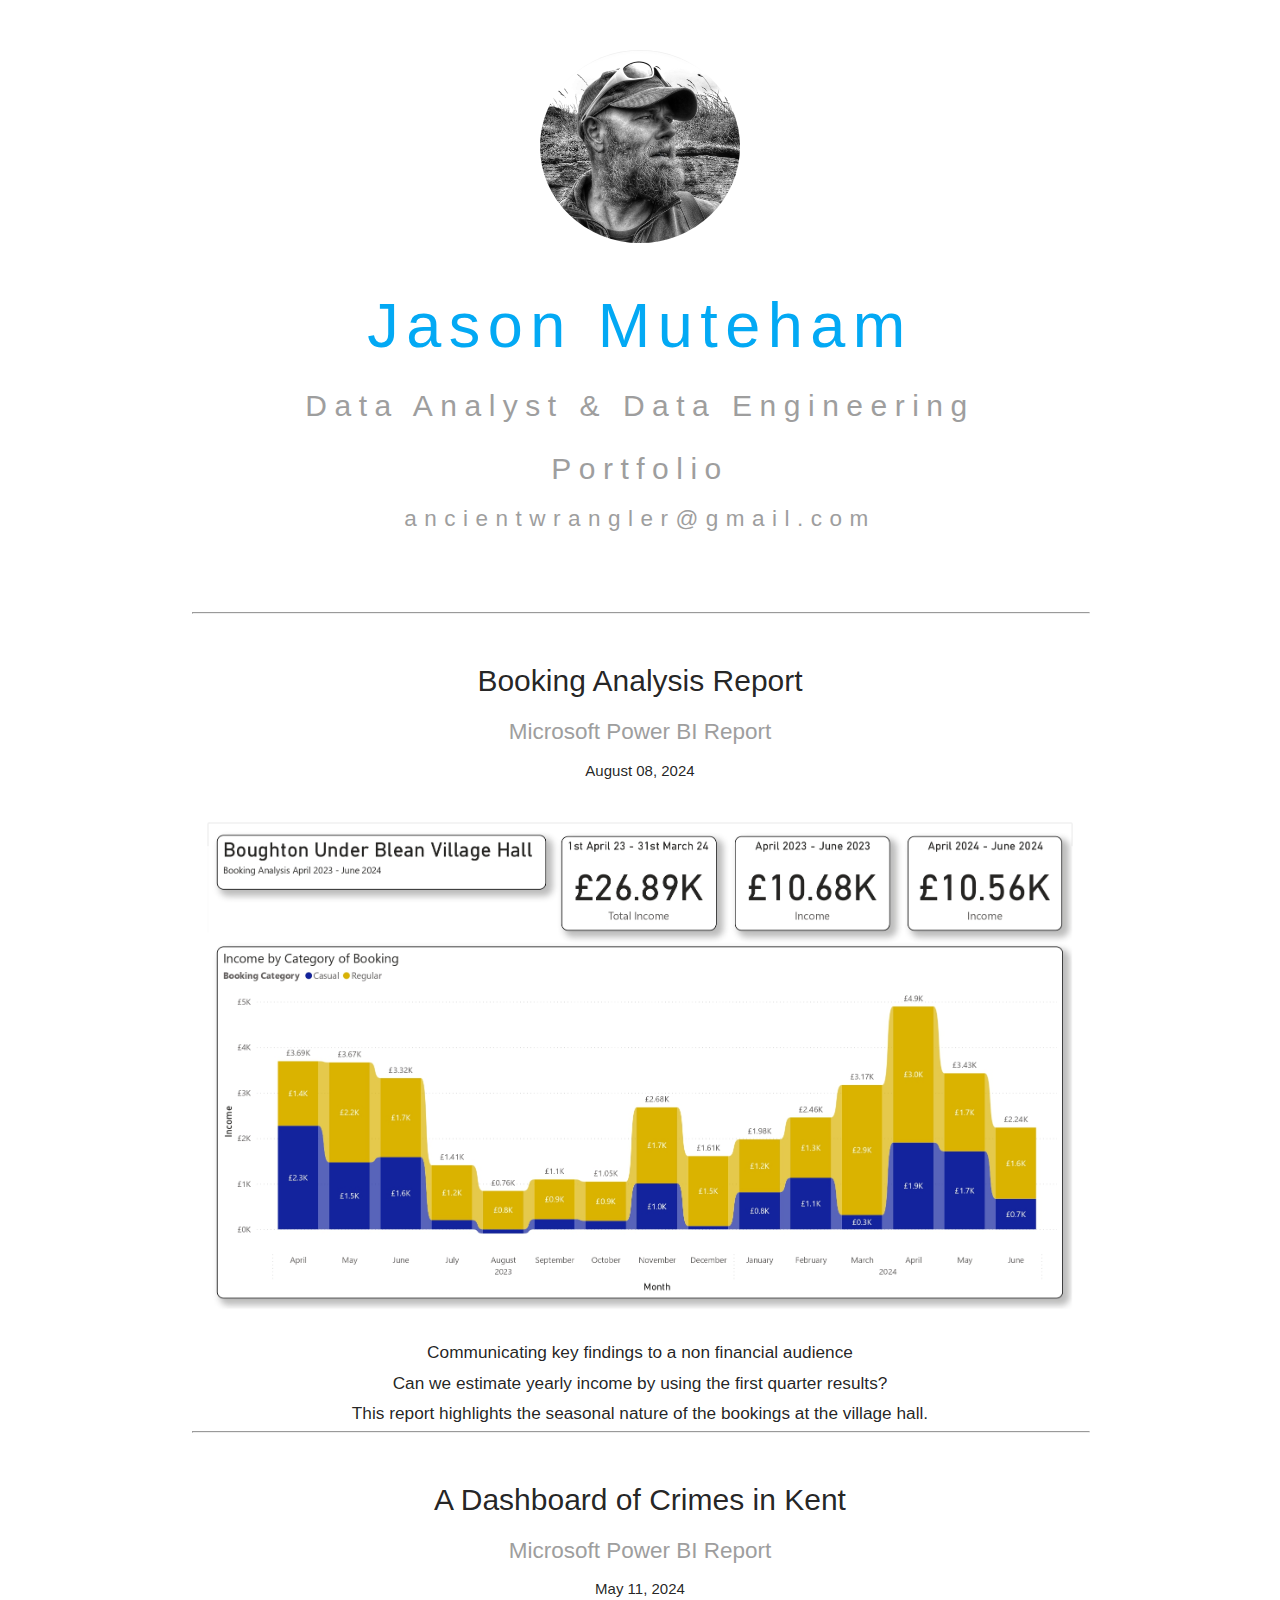
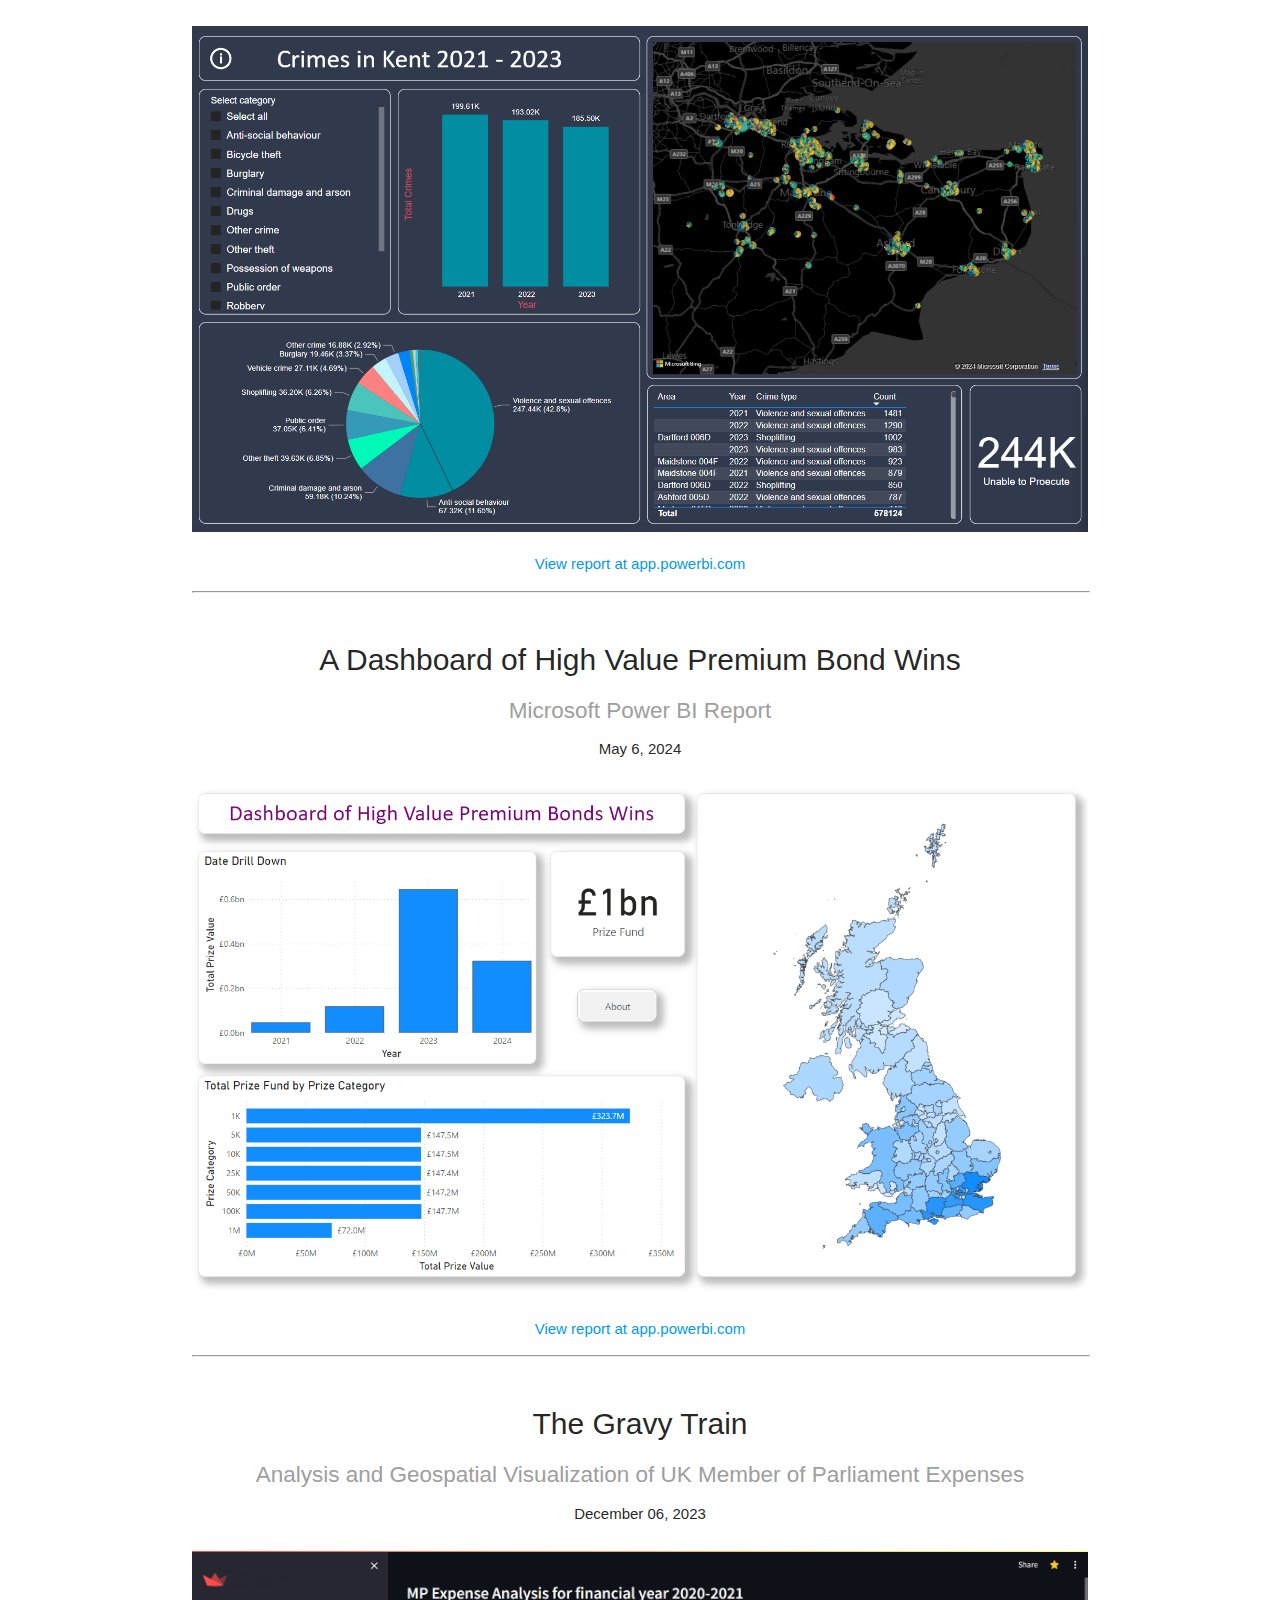
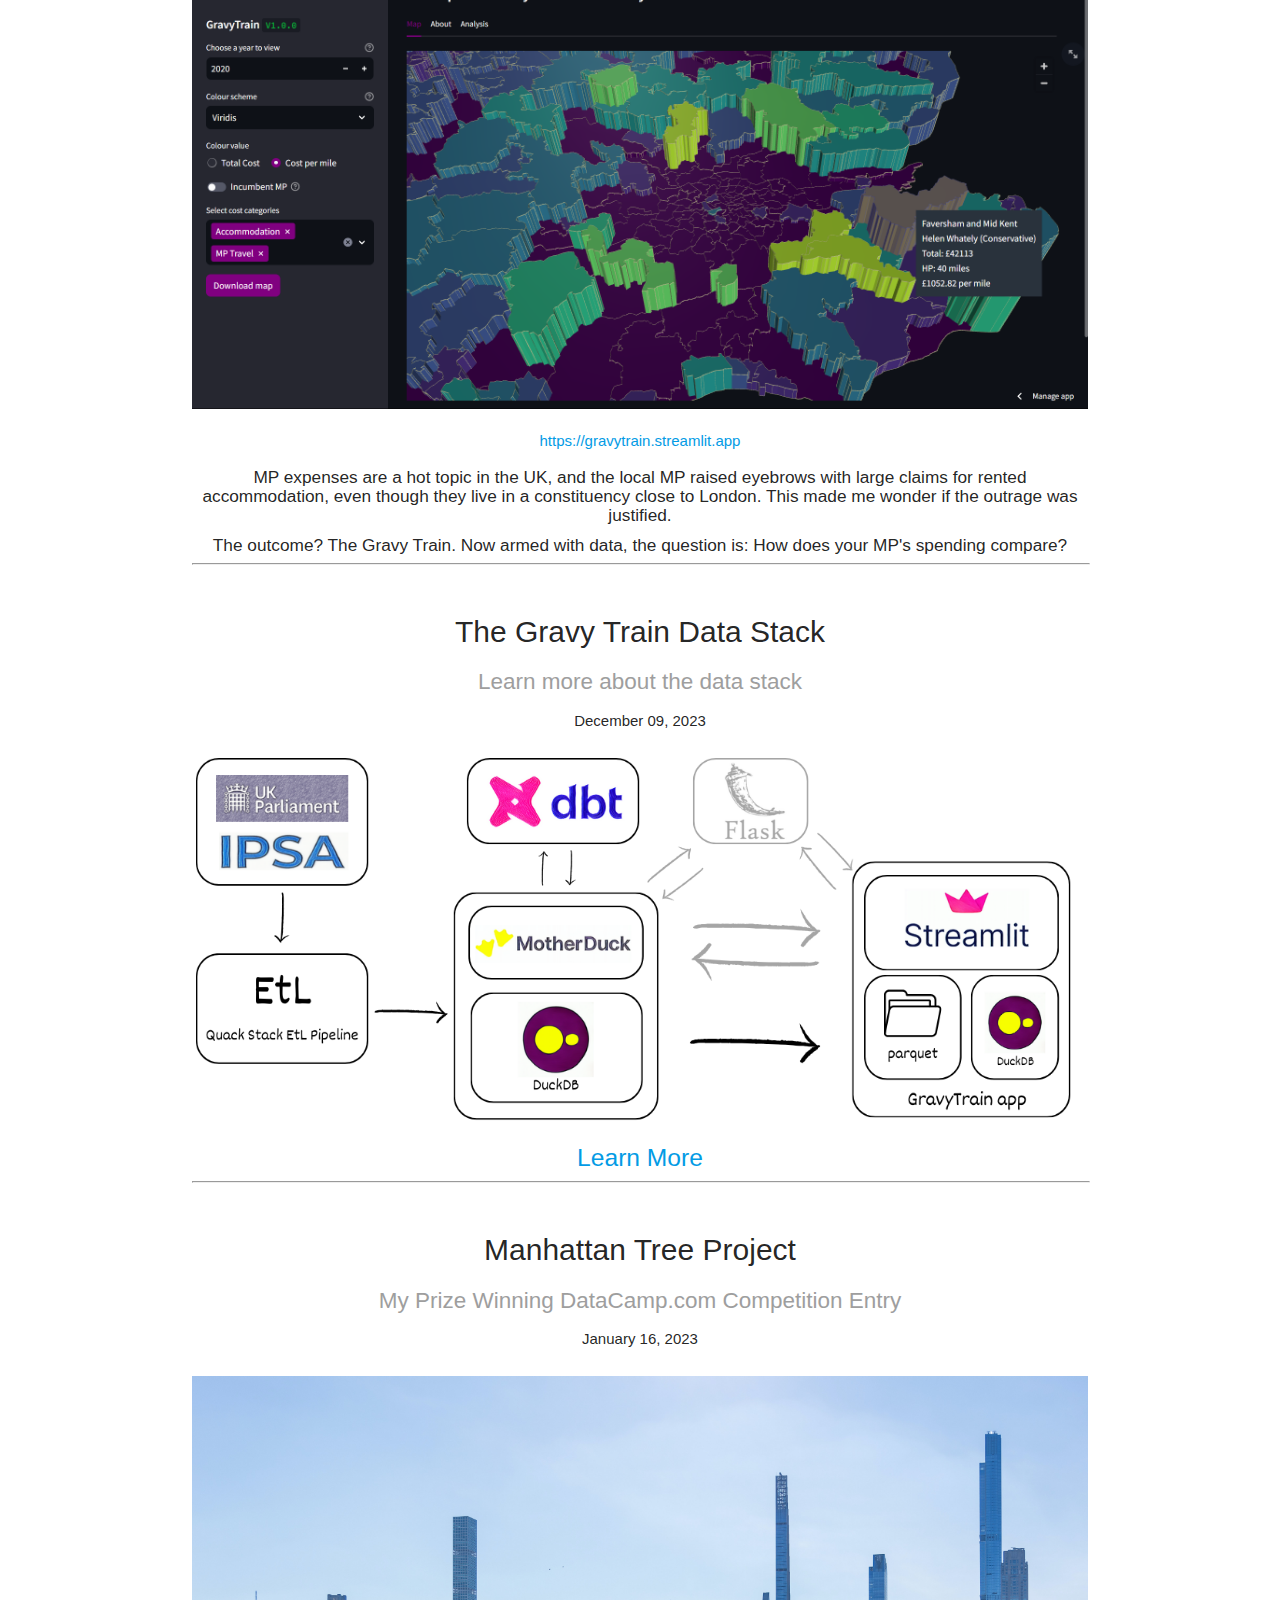
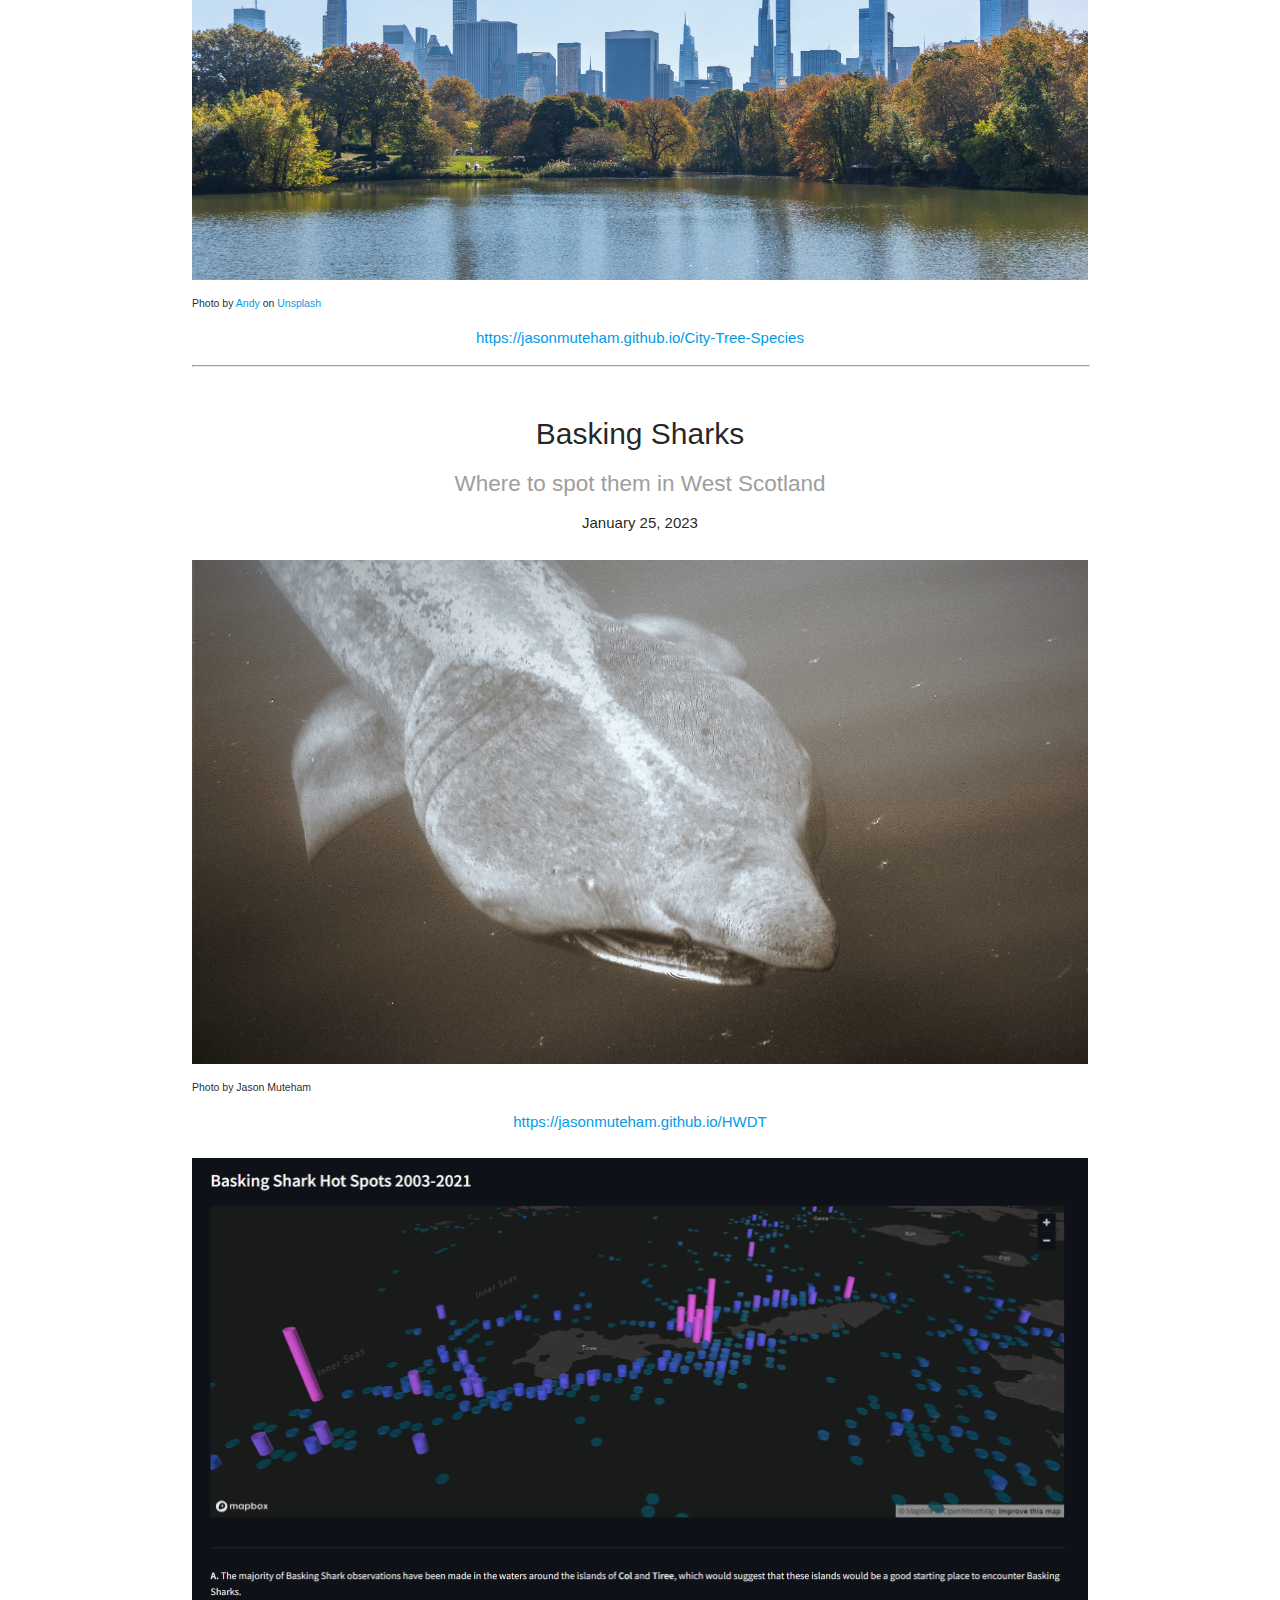
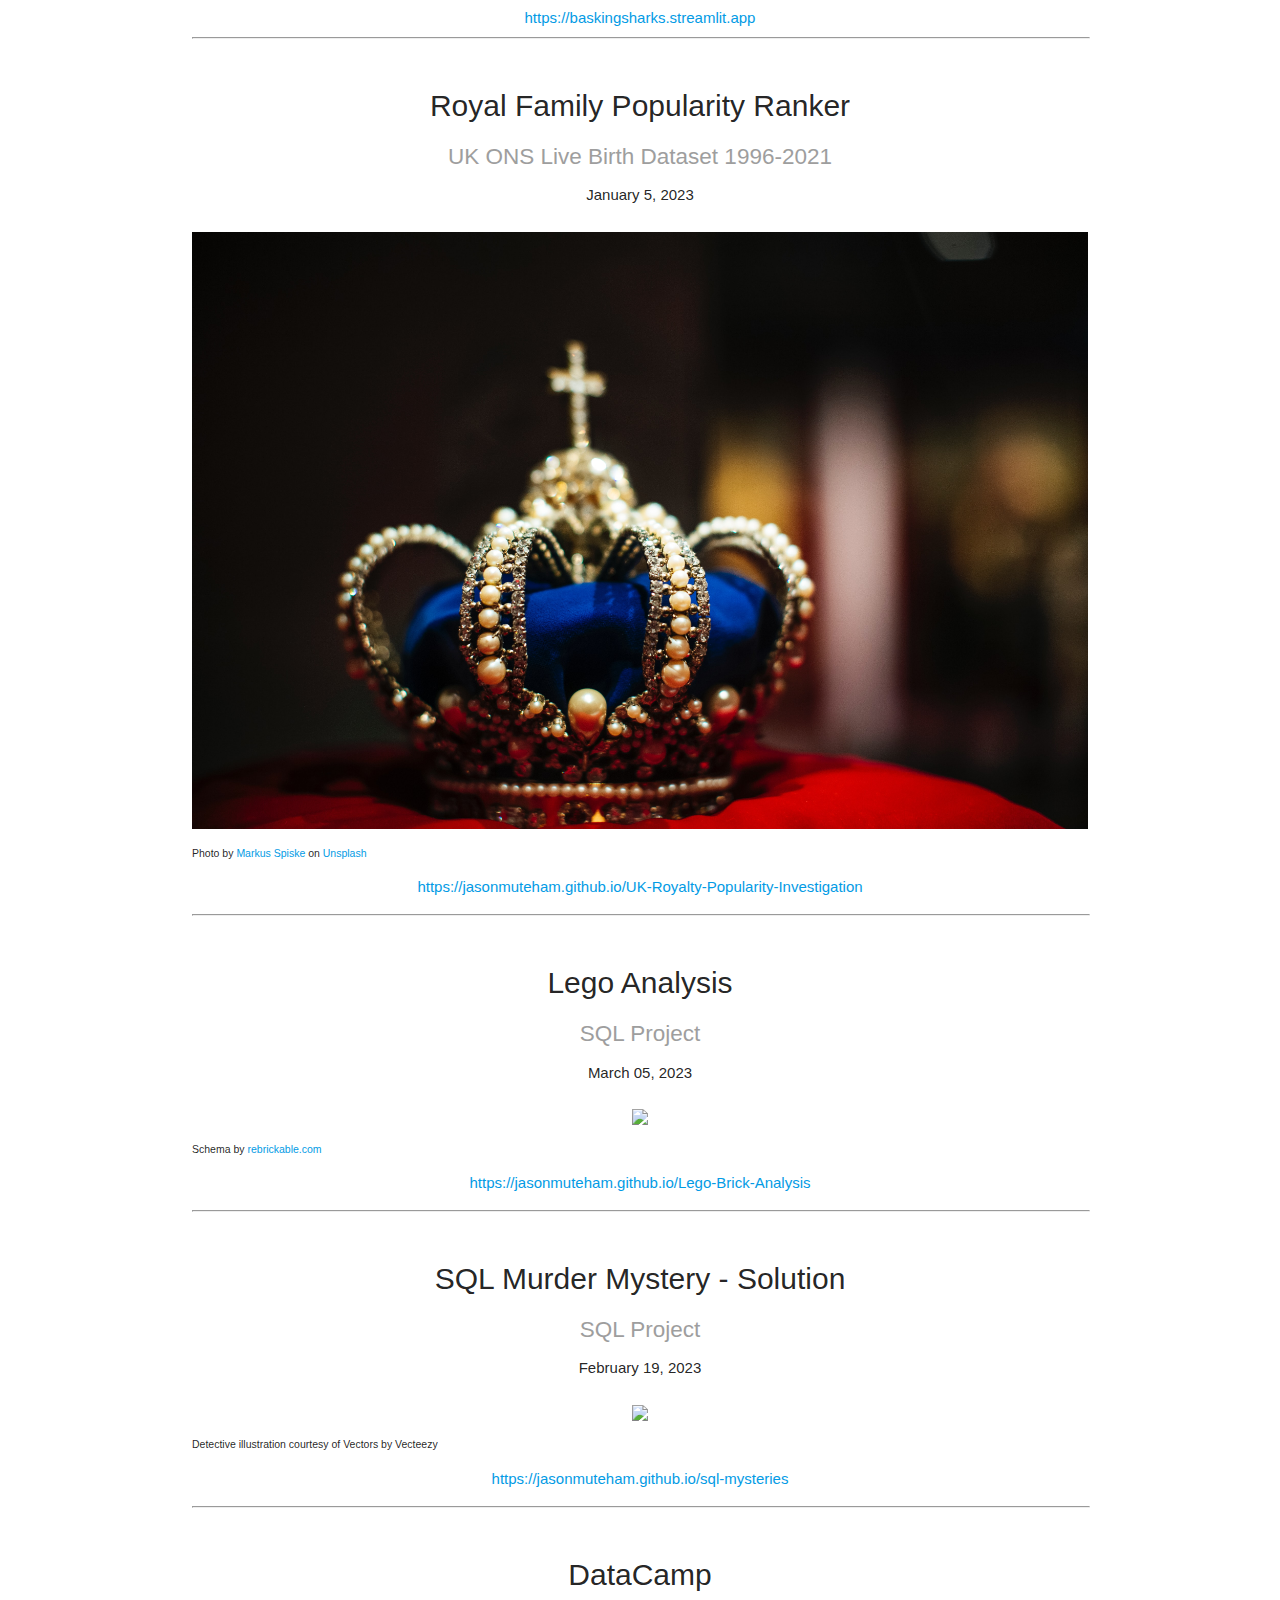
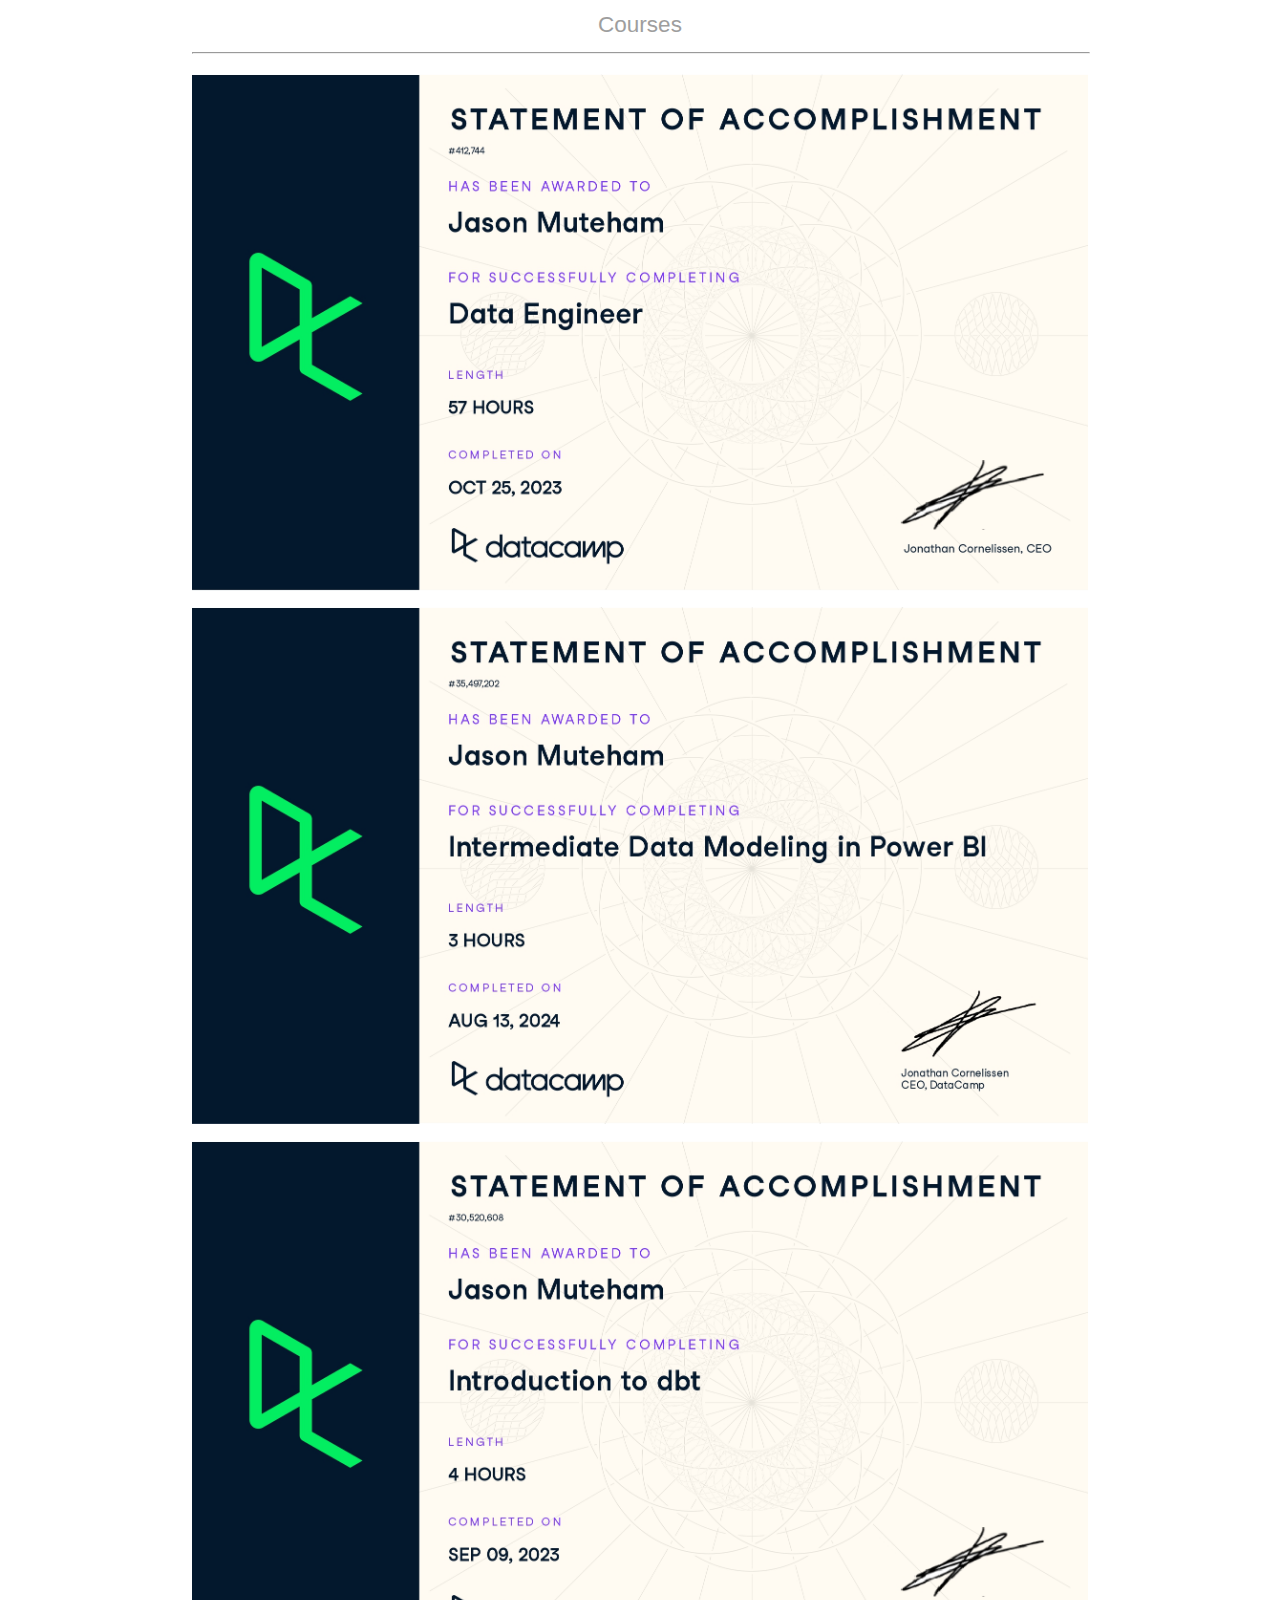
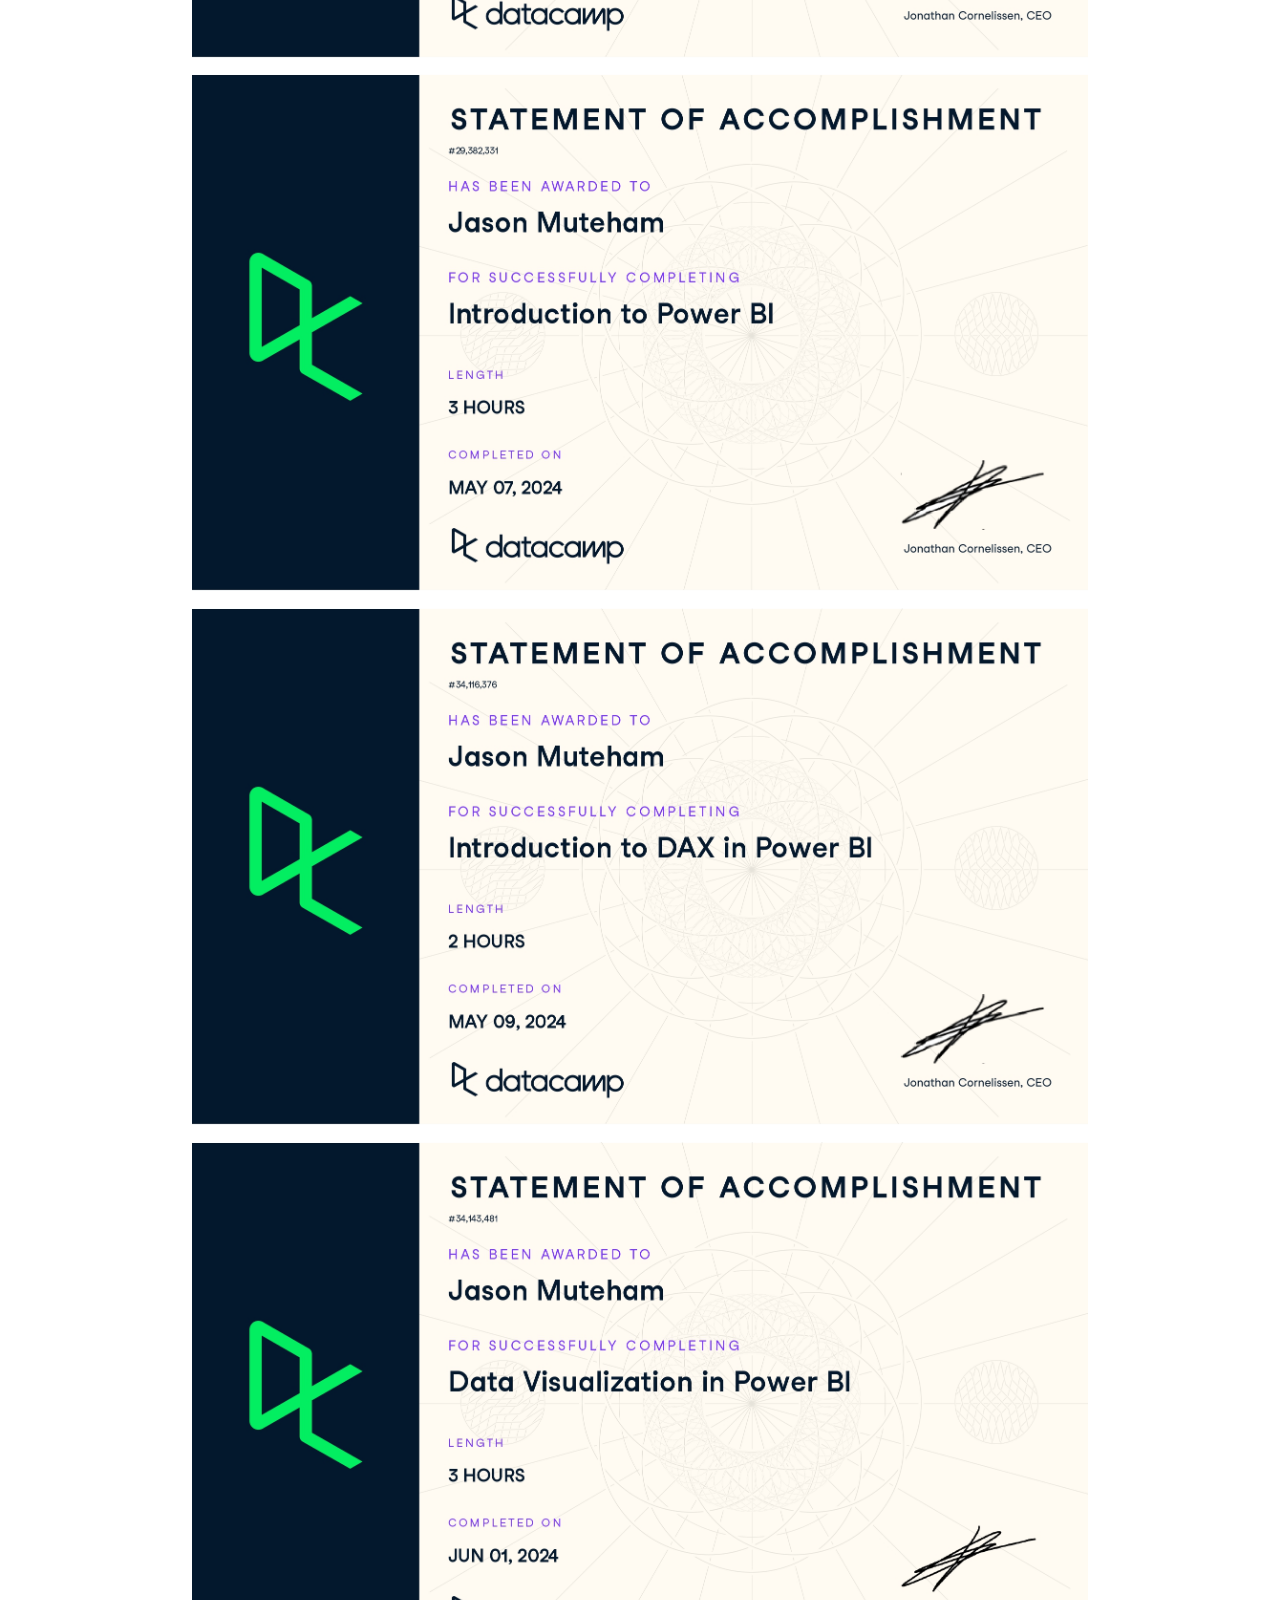
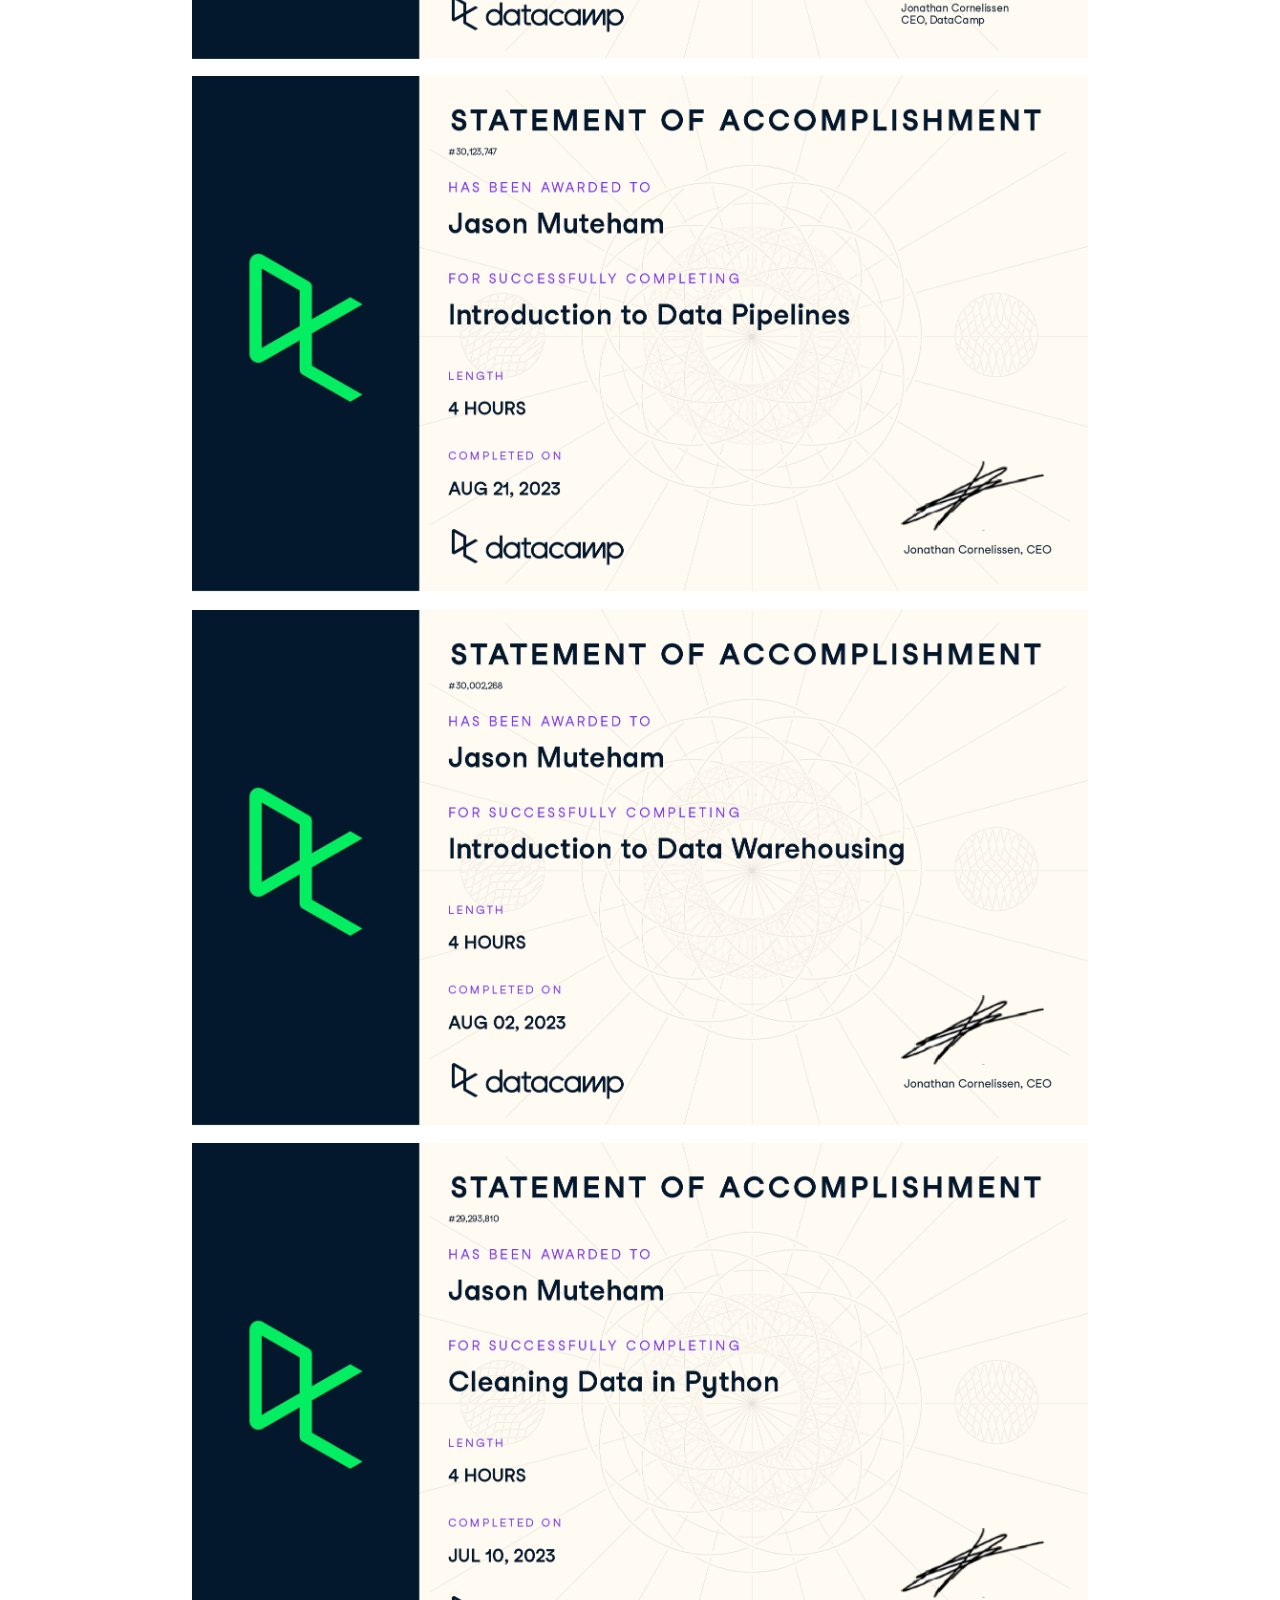
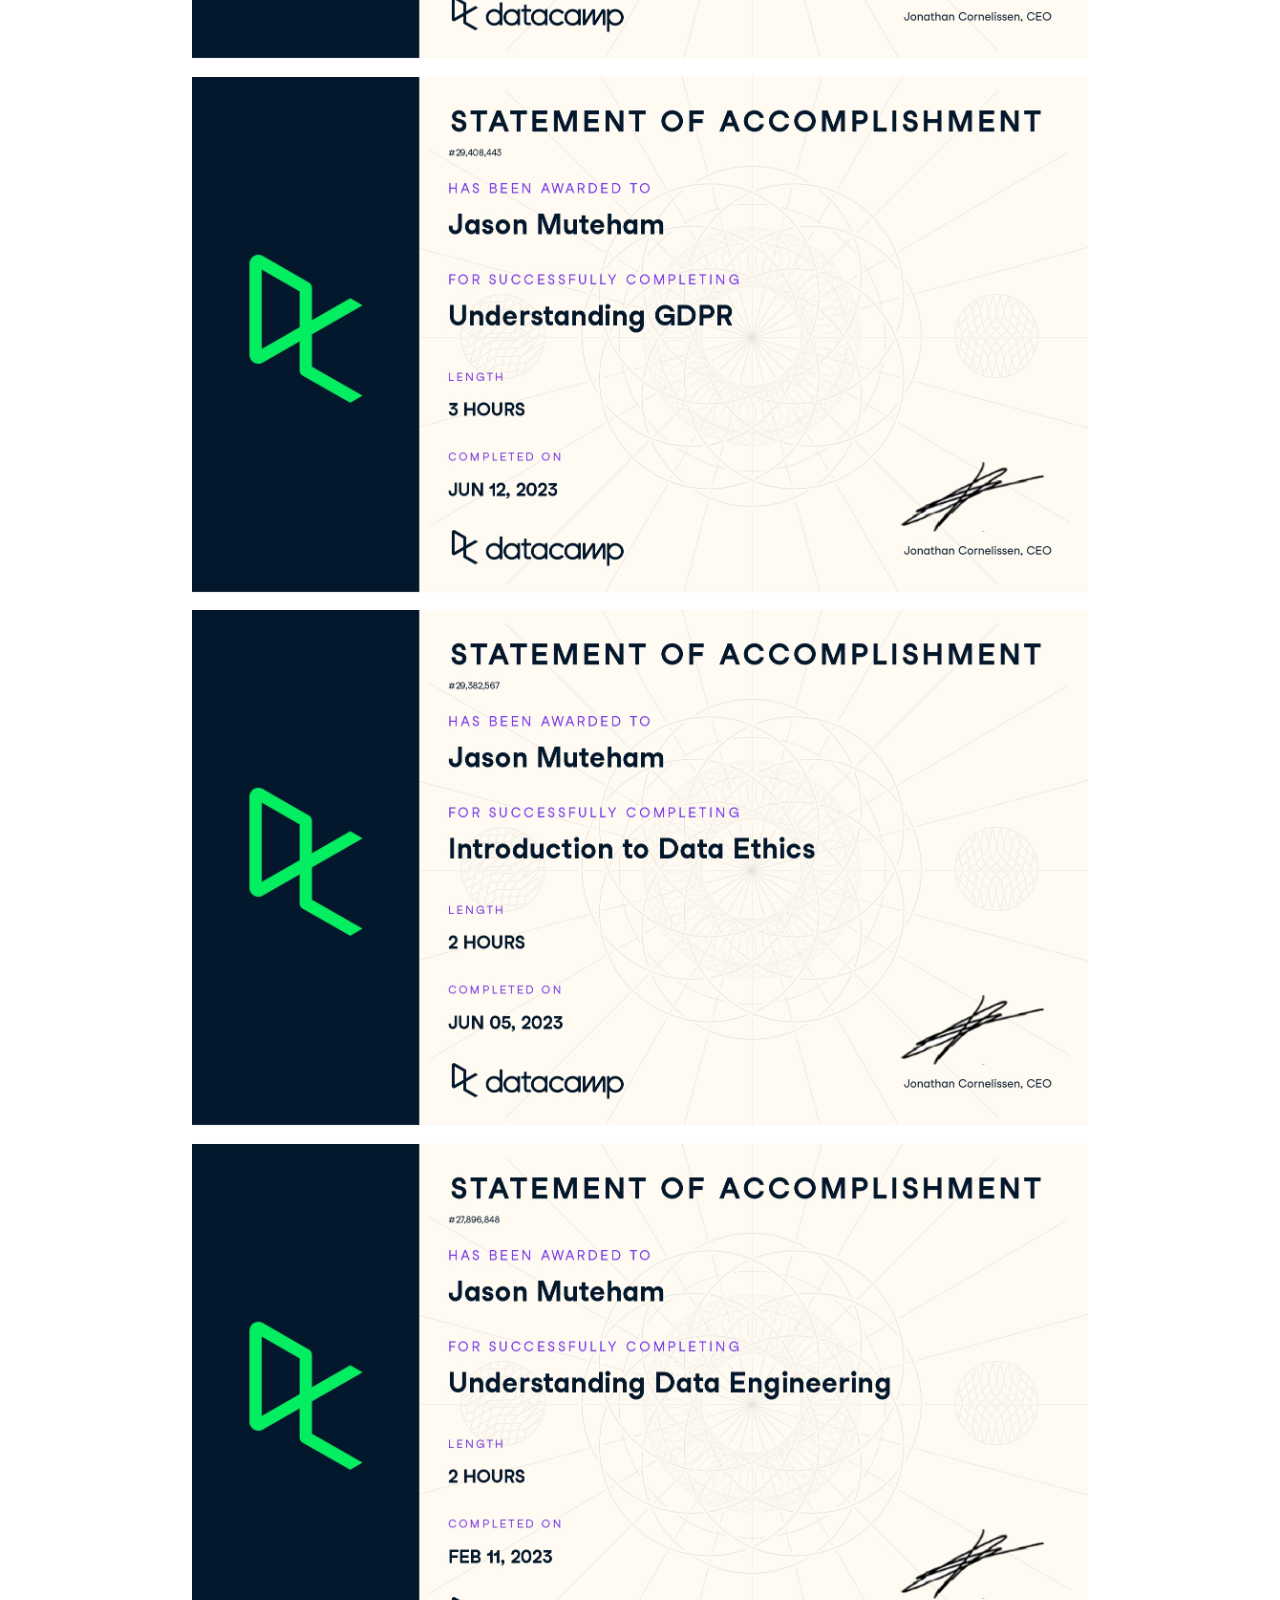
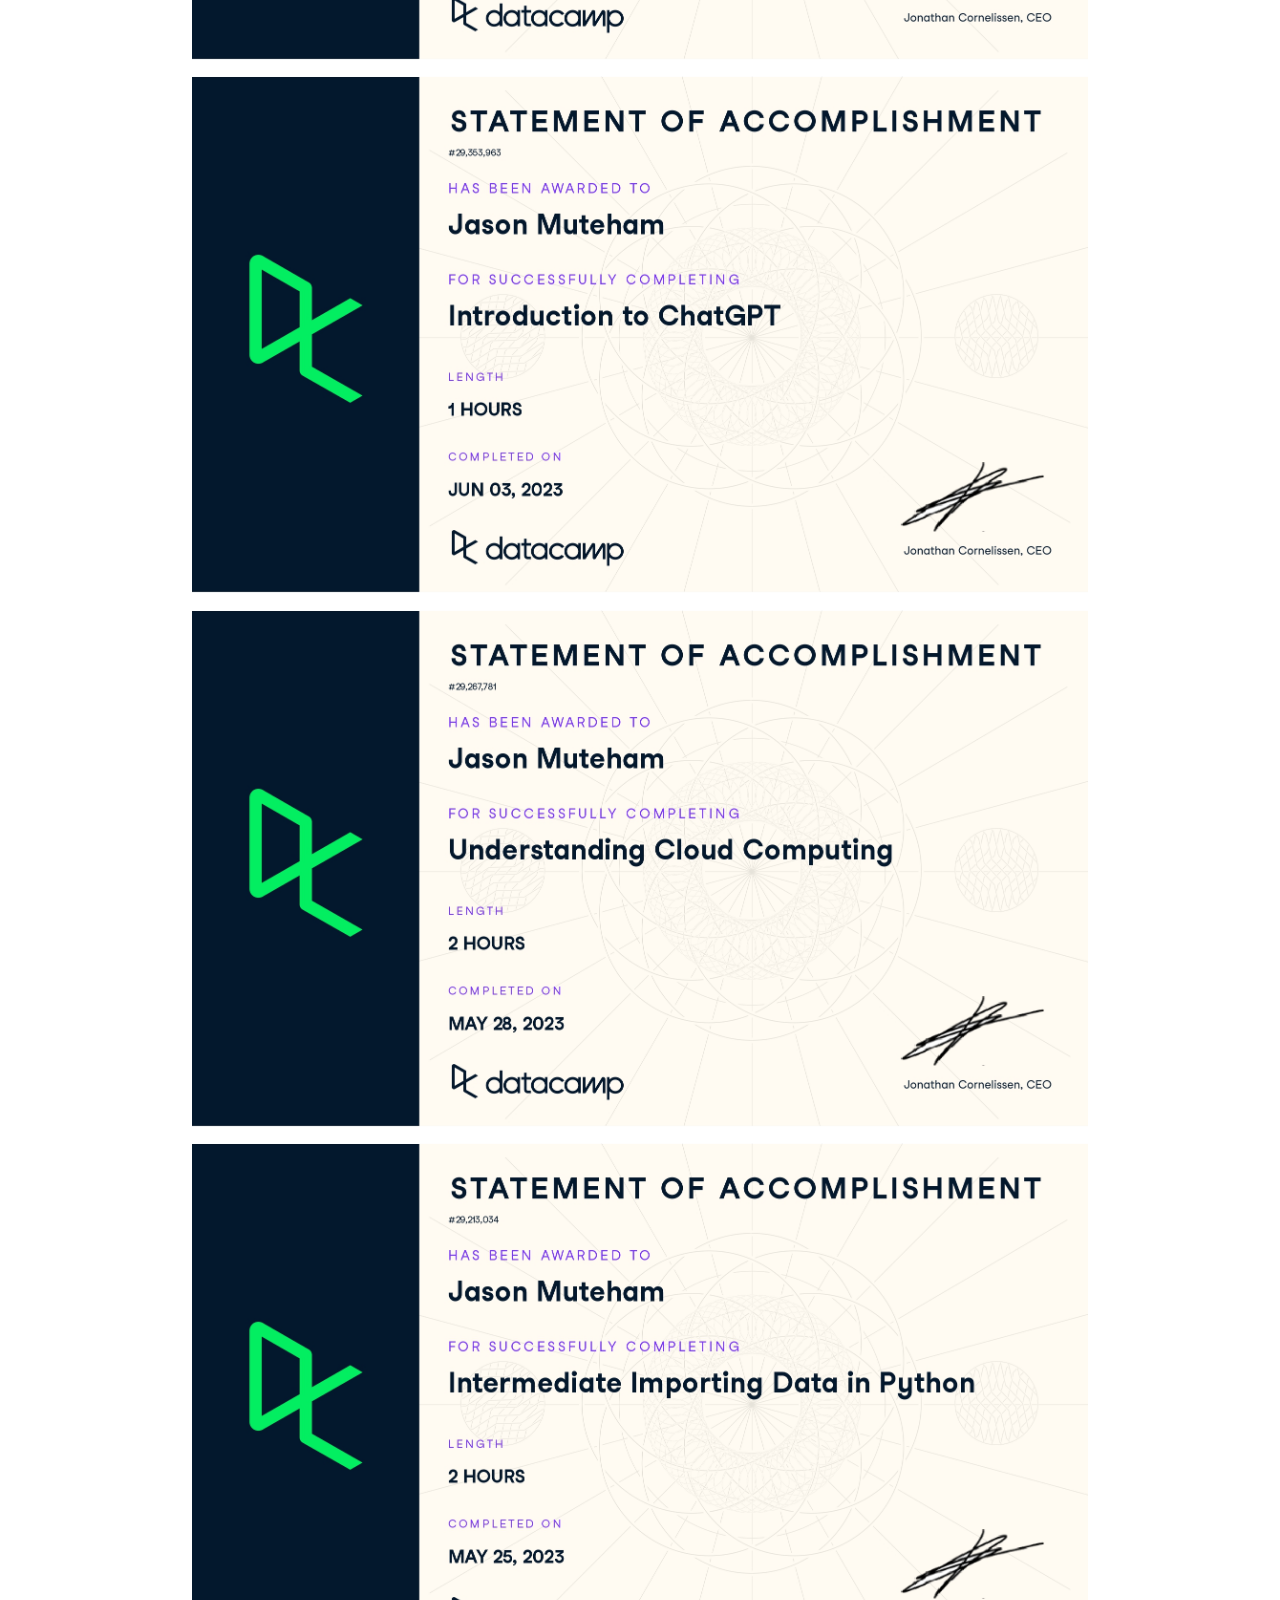
==== commit e20213da: "Another Statement of accomplishment" ====
--- a/index.html
+++ b/index.html
@@ -254,6 +254,7 @@
             <hr>
 
             <img src="images/data_engineer_certificate.jpg">
+            <img src="images/Intermediate_Data_Modeling_PowerBI.jpg"
             <img src="images/data_transformation_in_power_bi.jpg">
             <img src="images/intro_dbt_certificate.jpg">
             <img src="images/intro_powerbi.jpg">
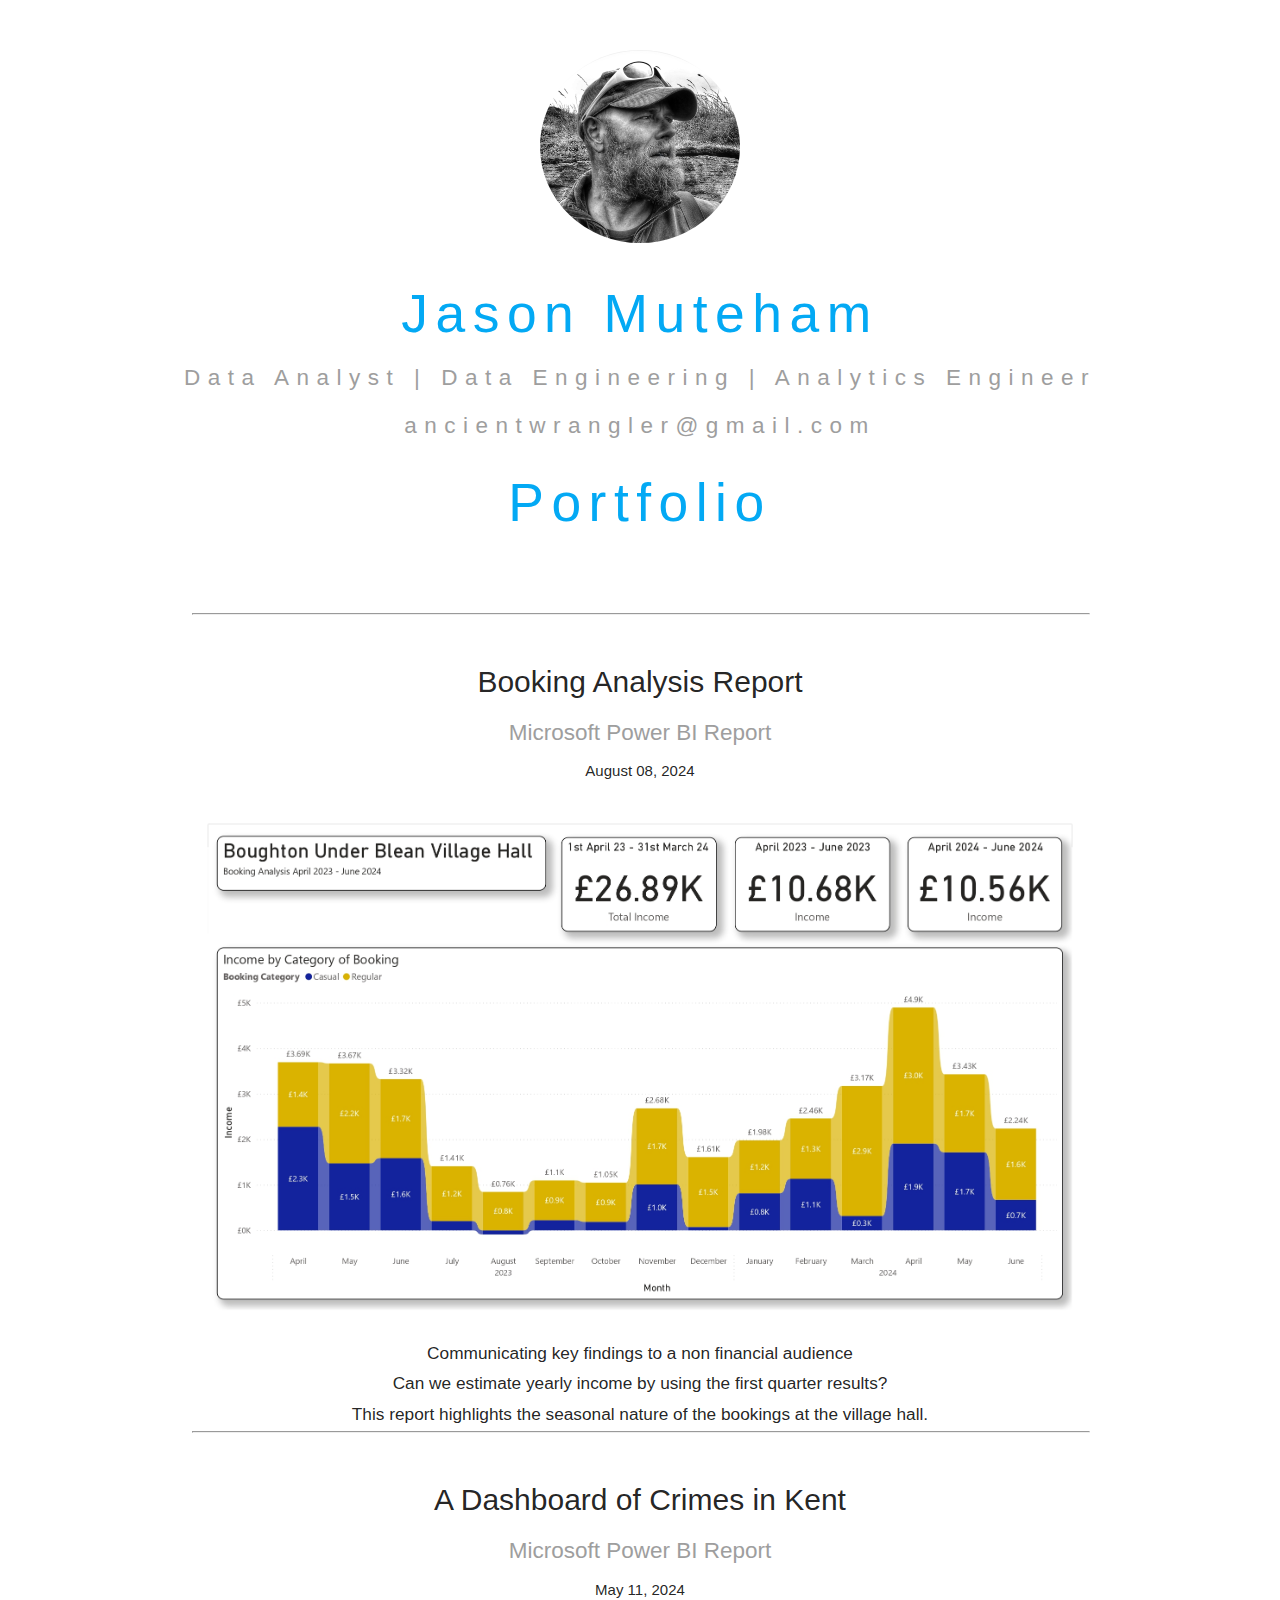
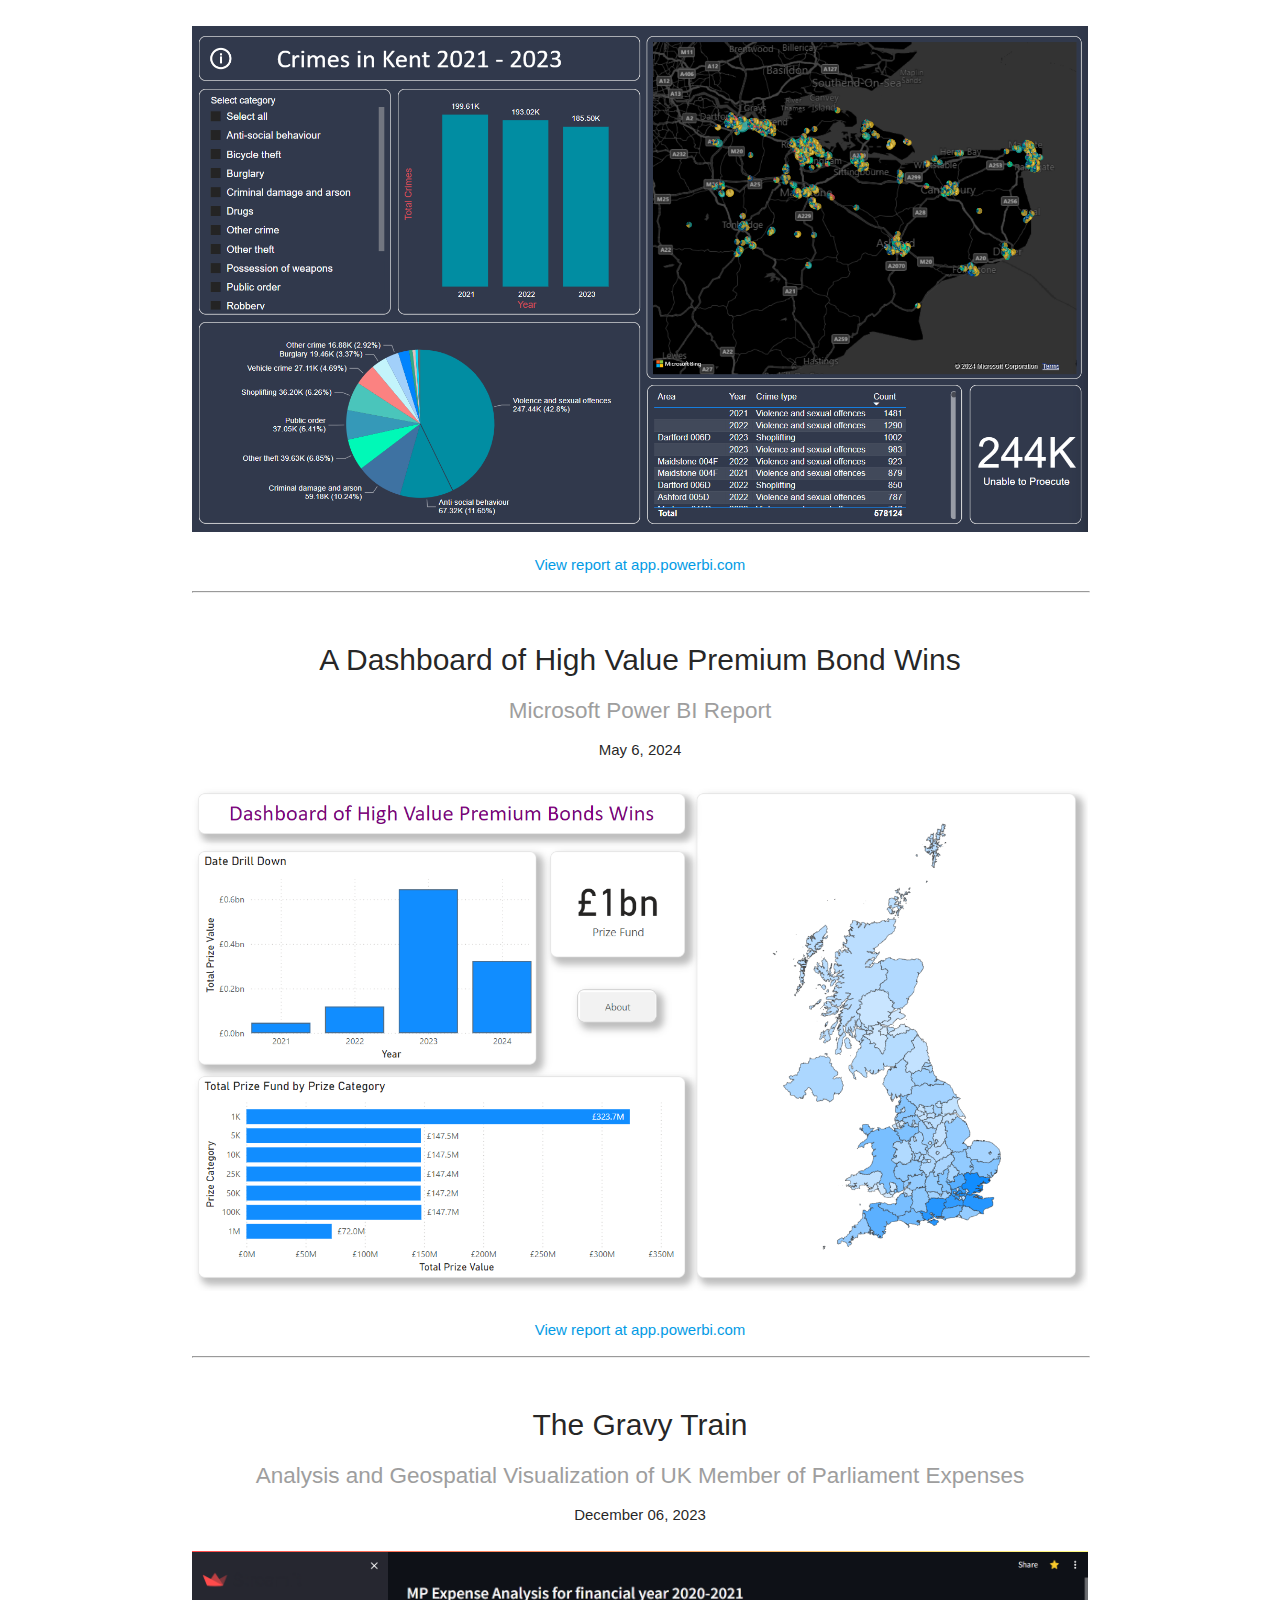
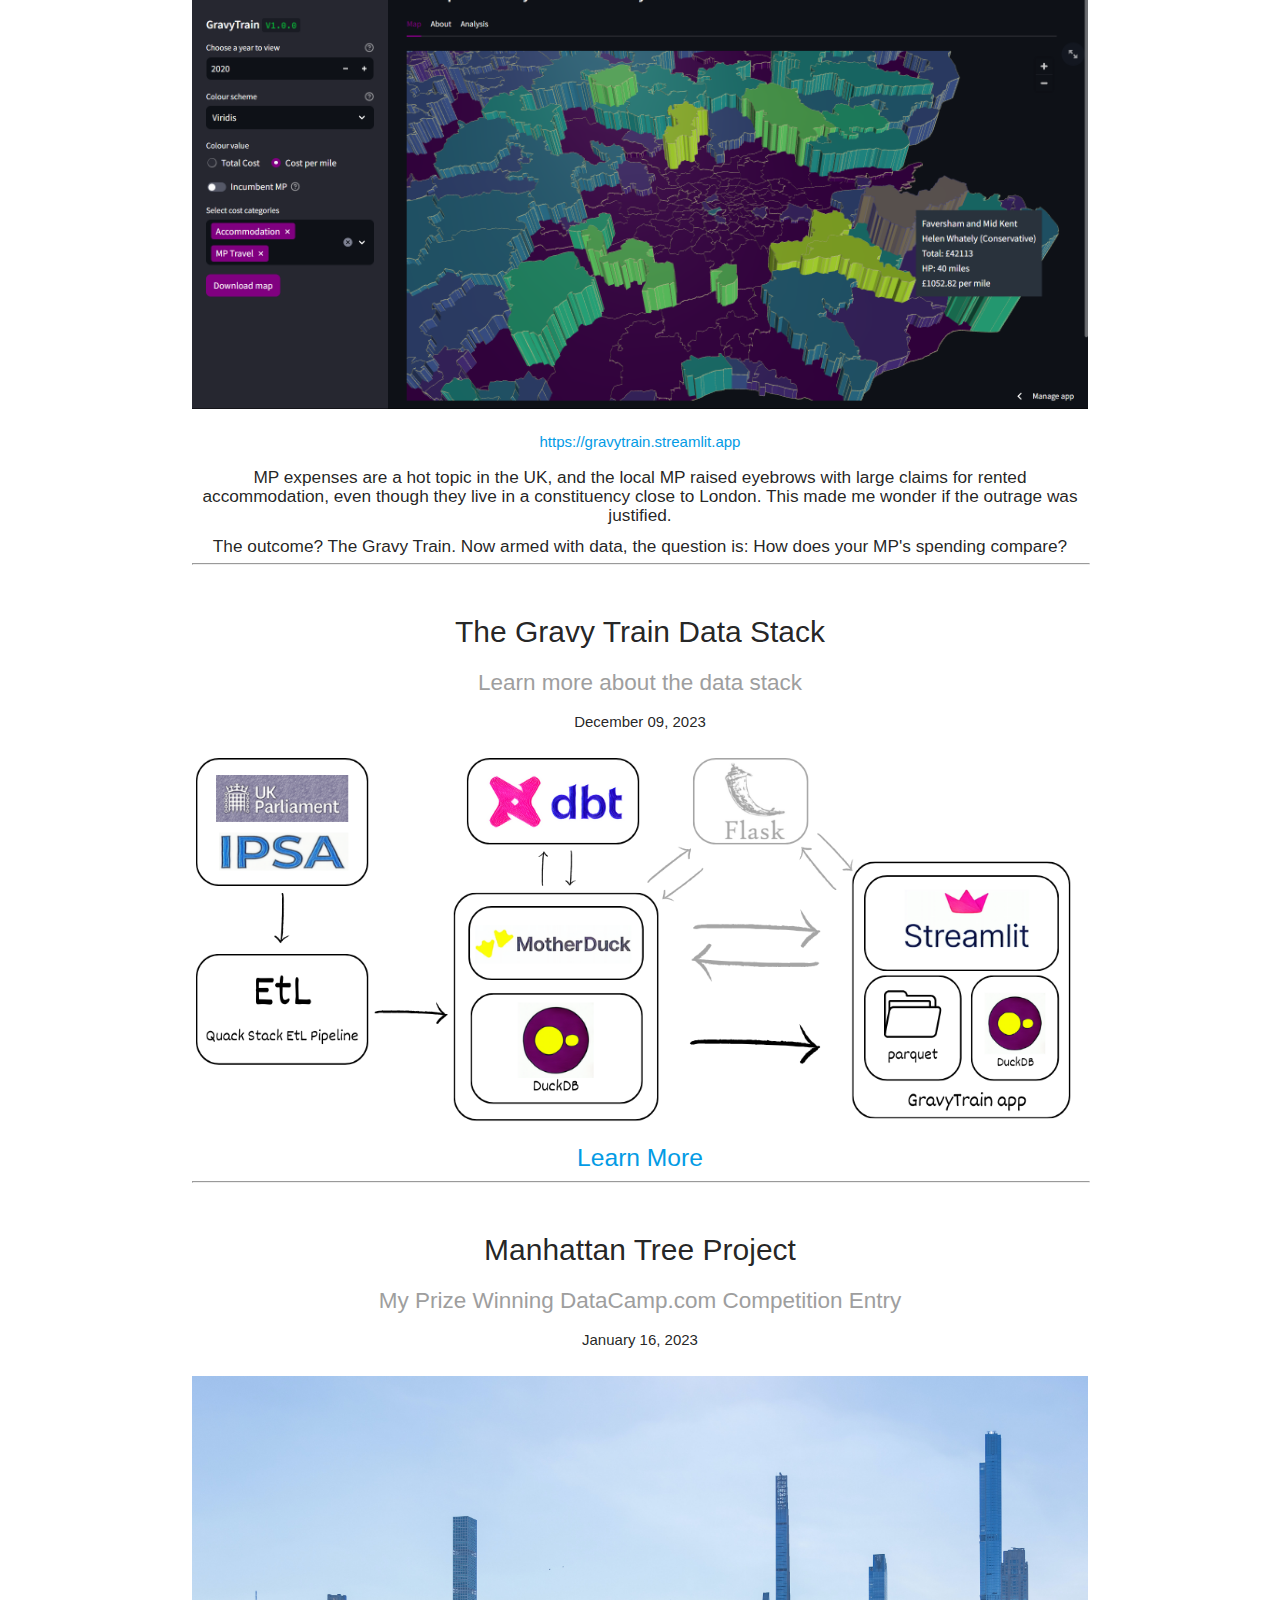
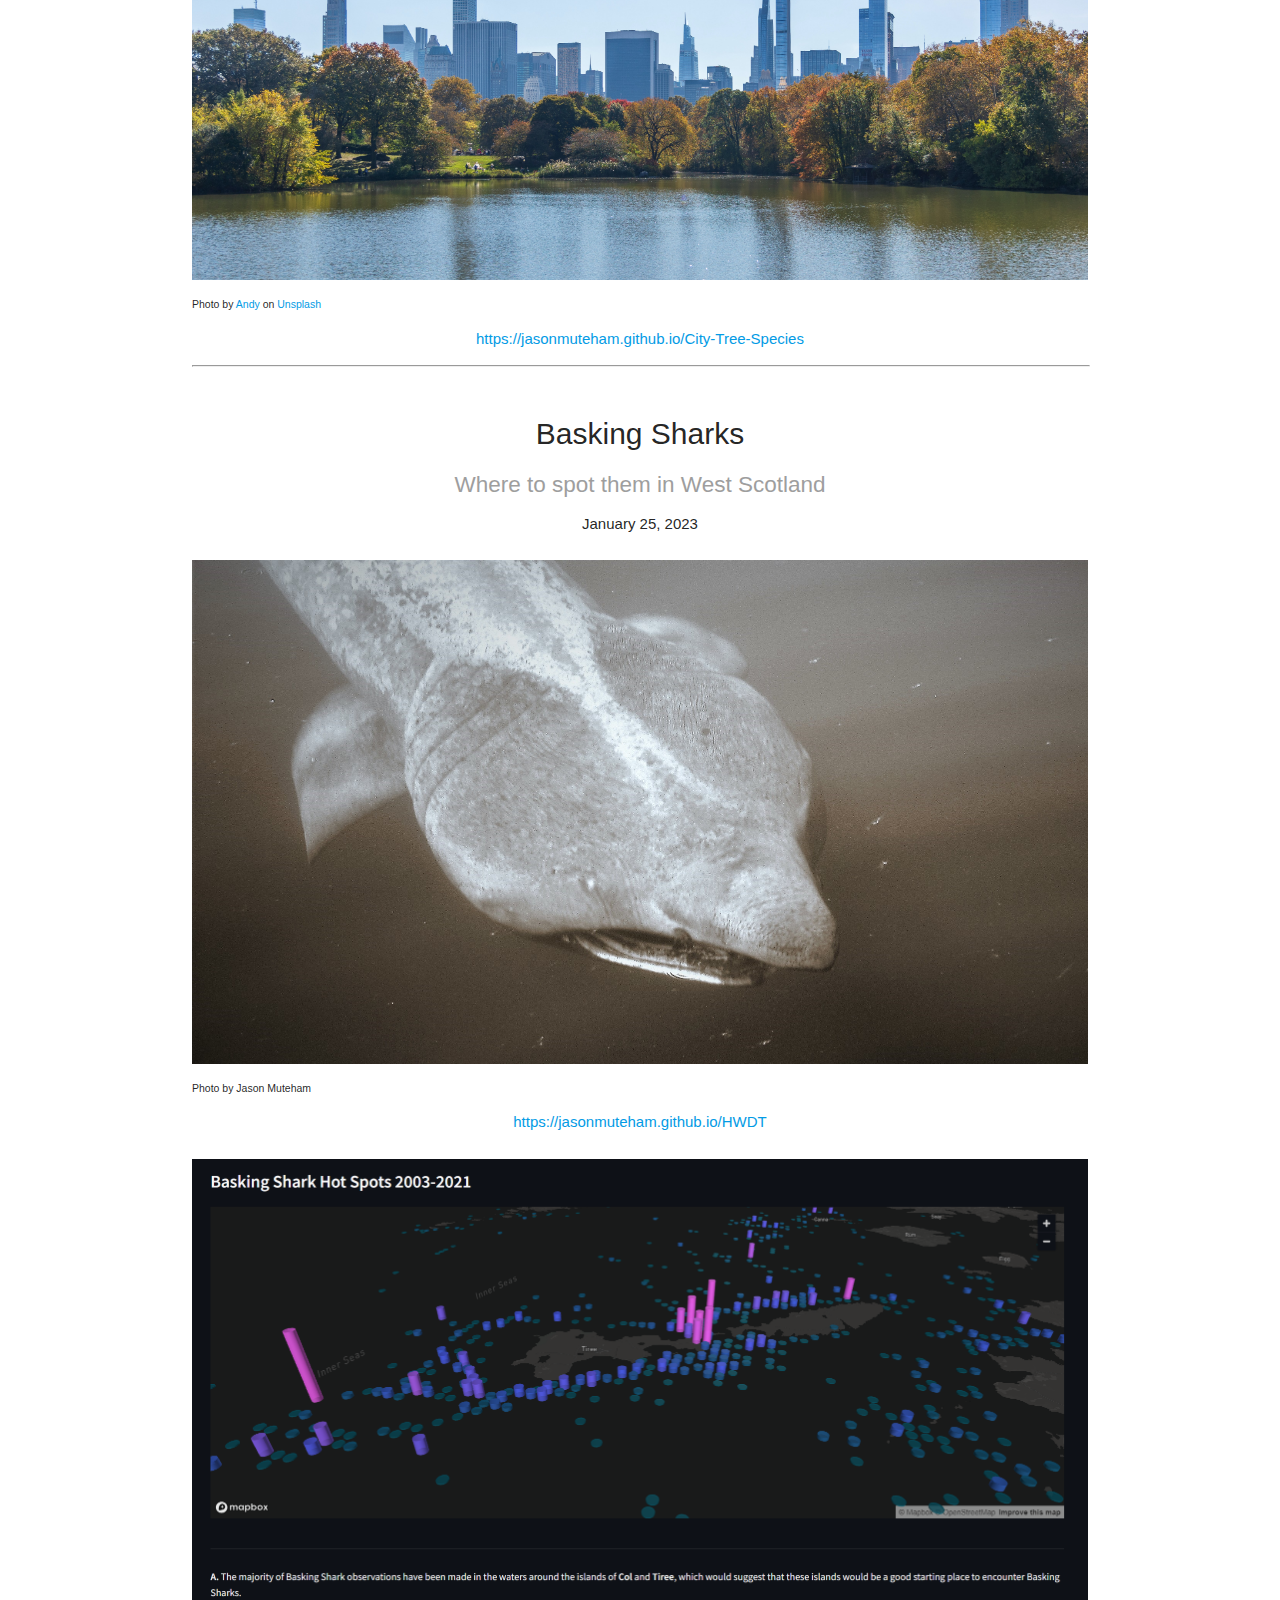
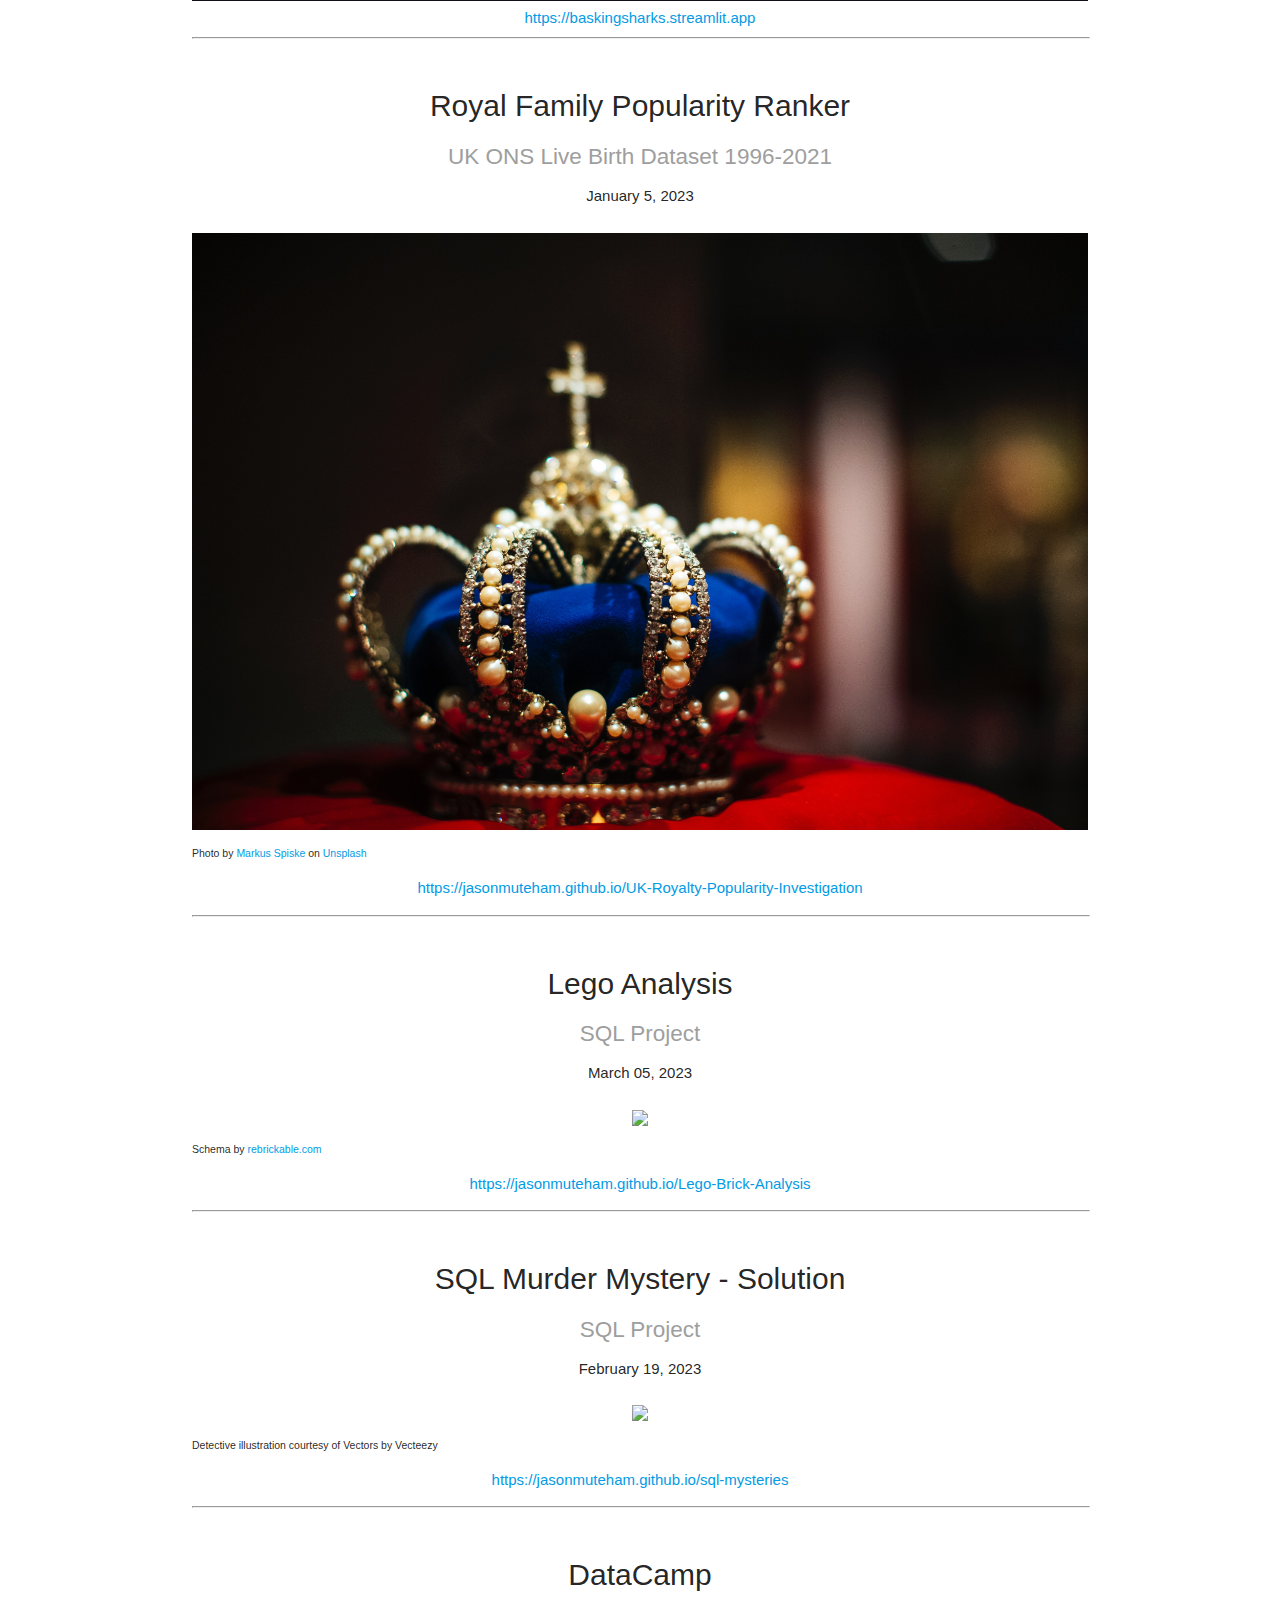
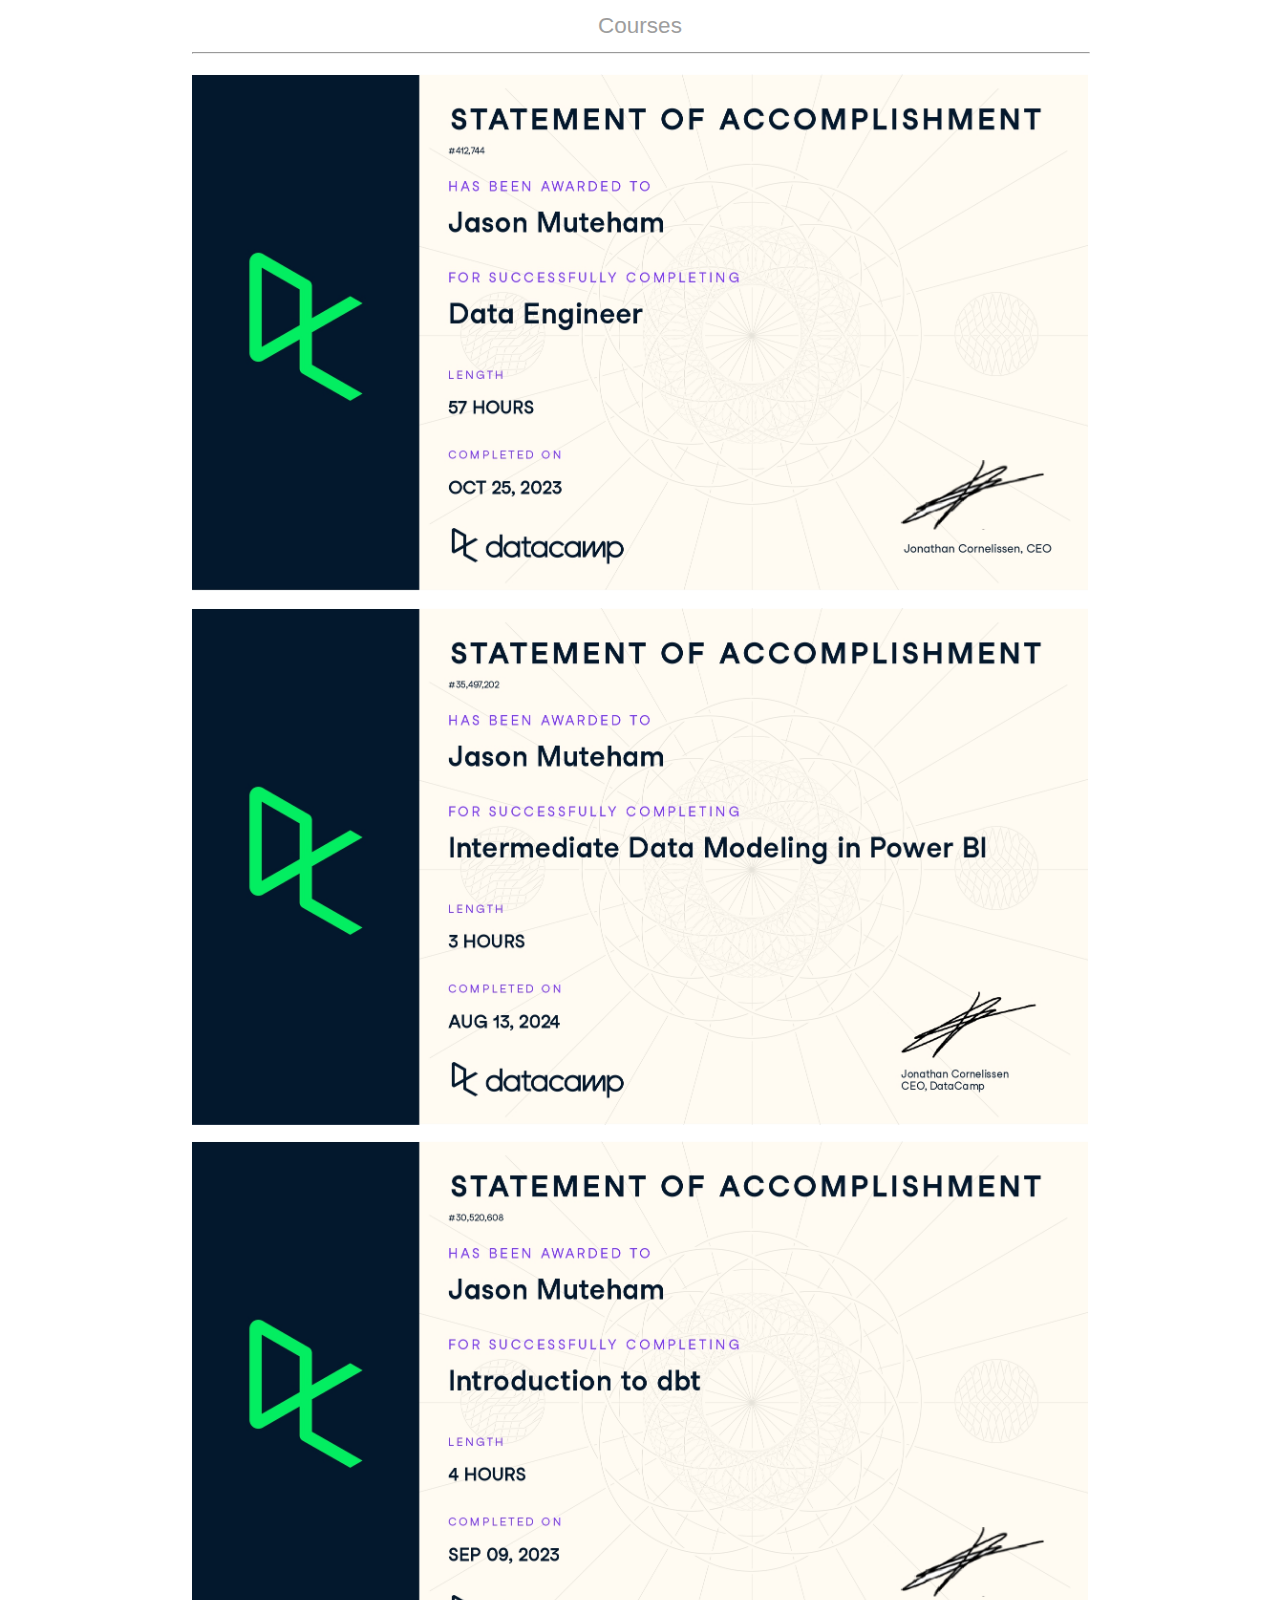
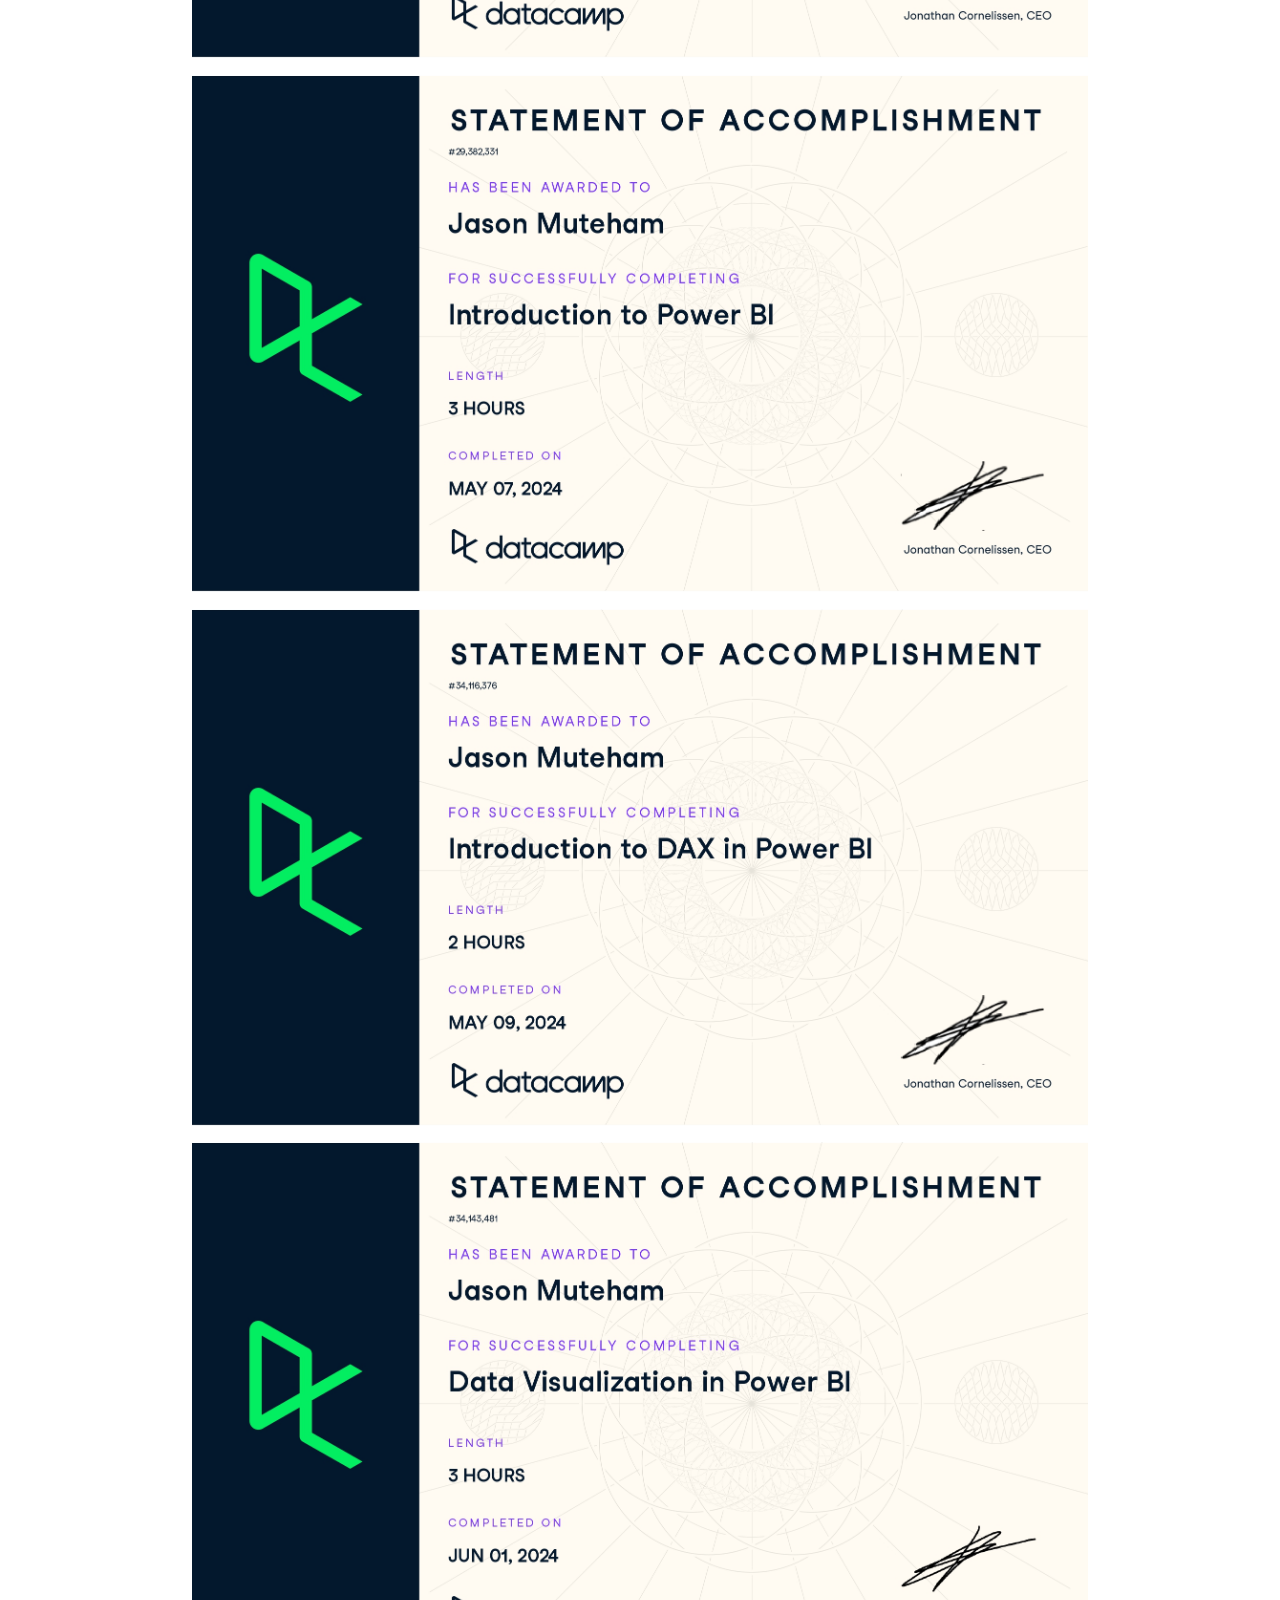
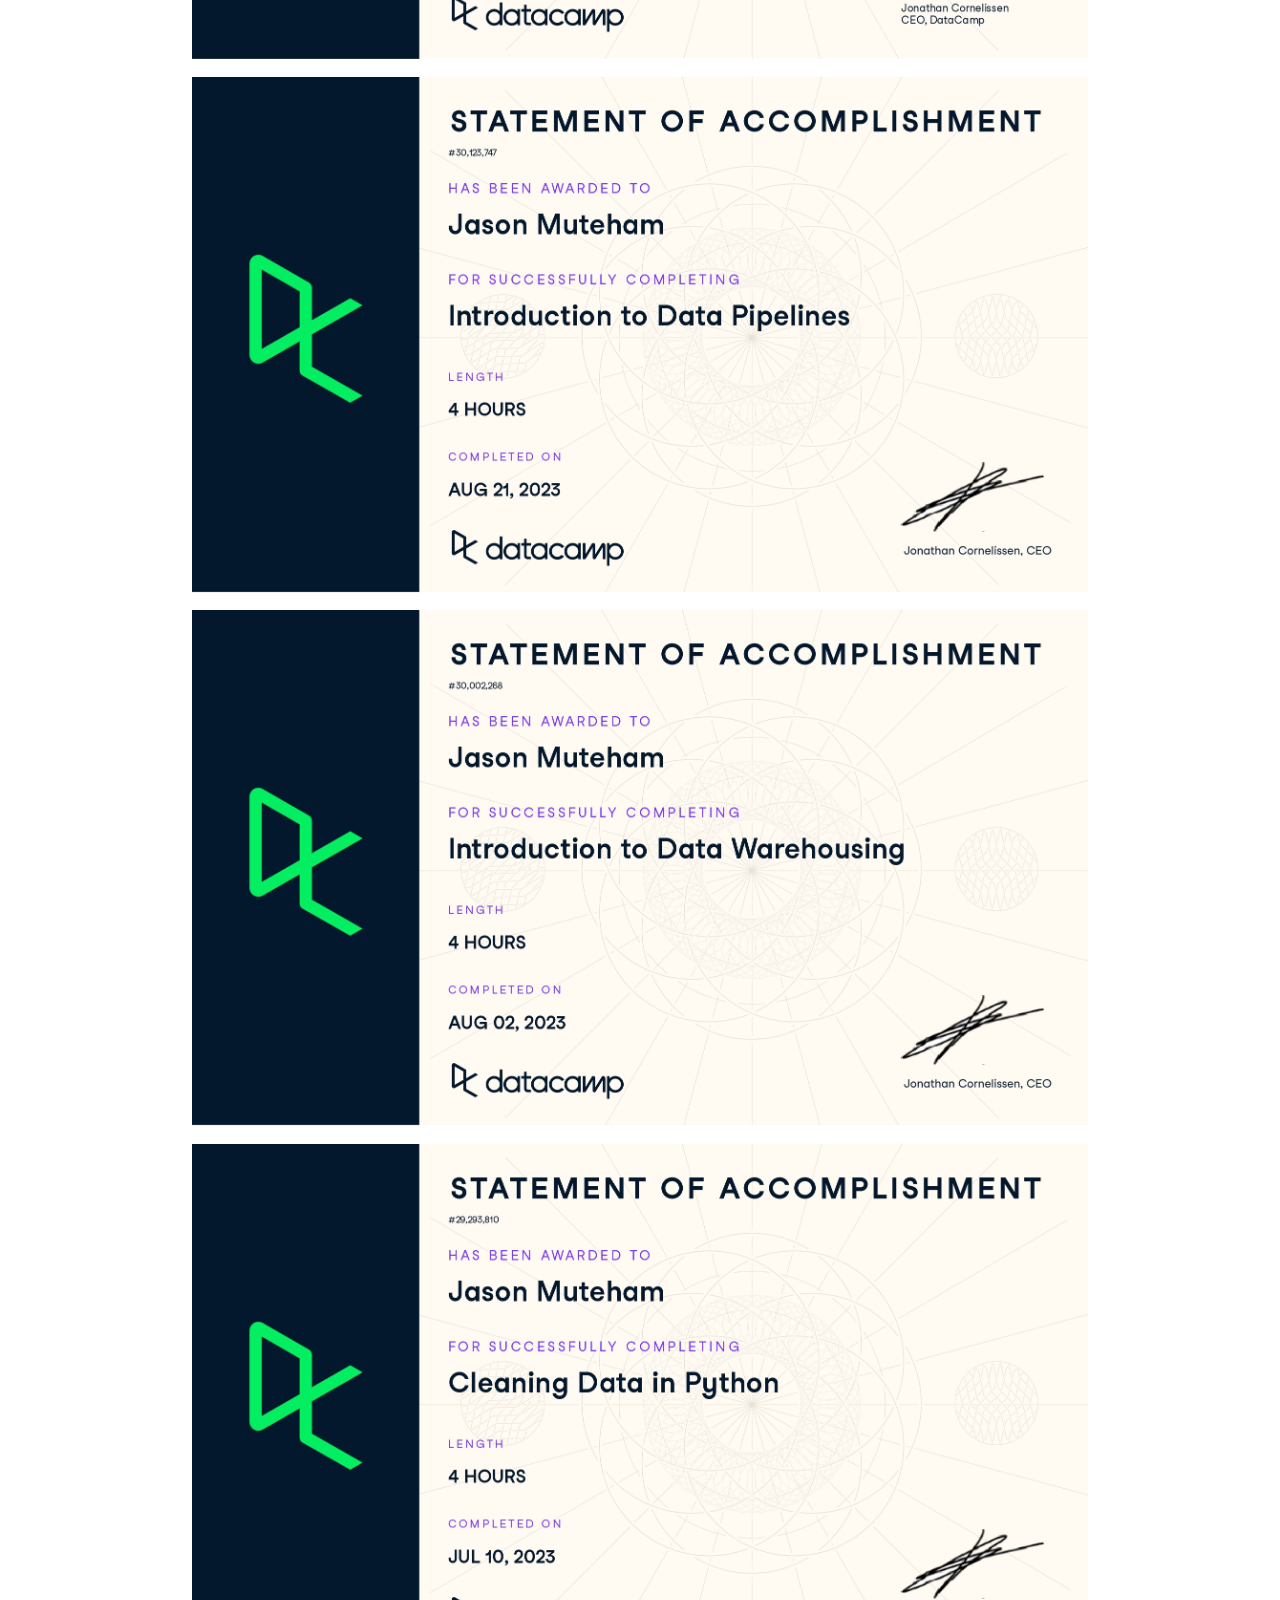
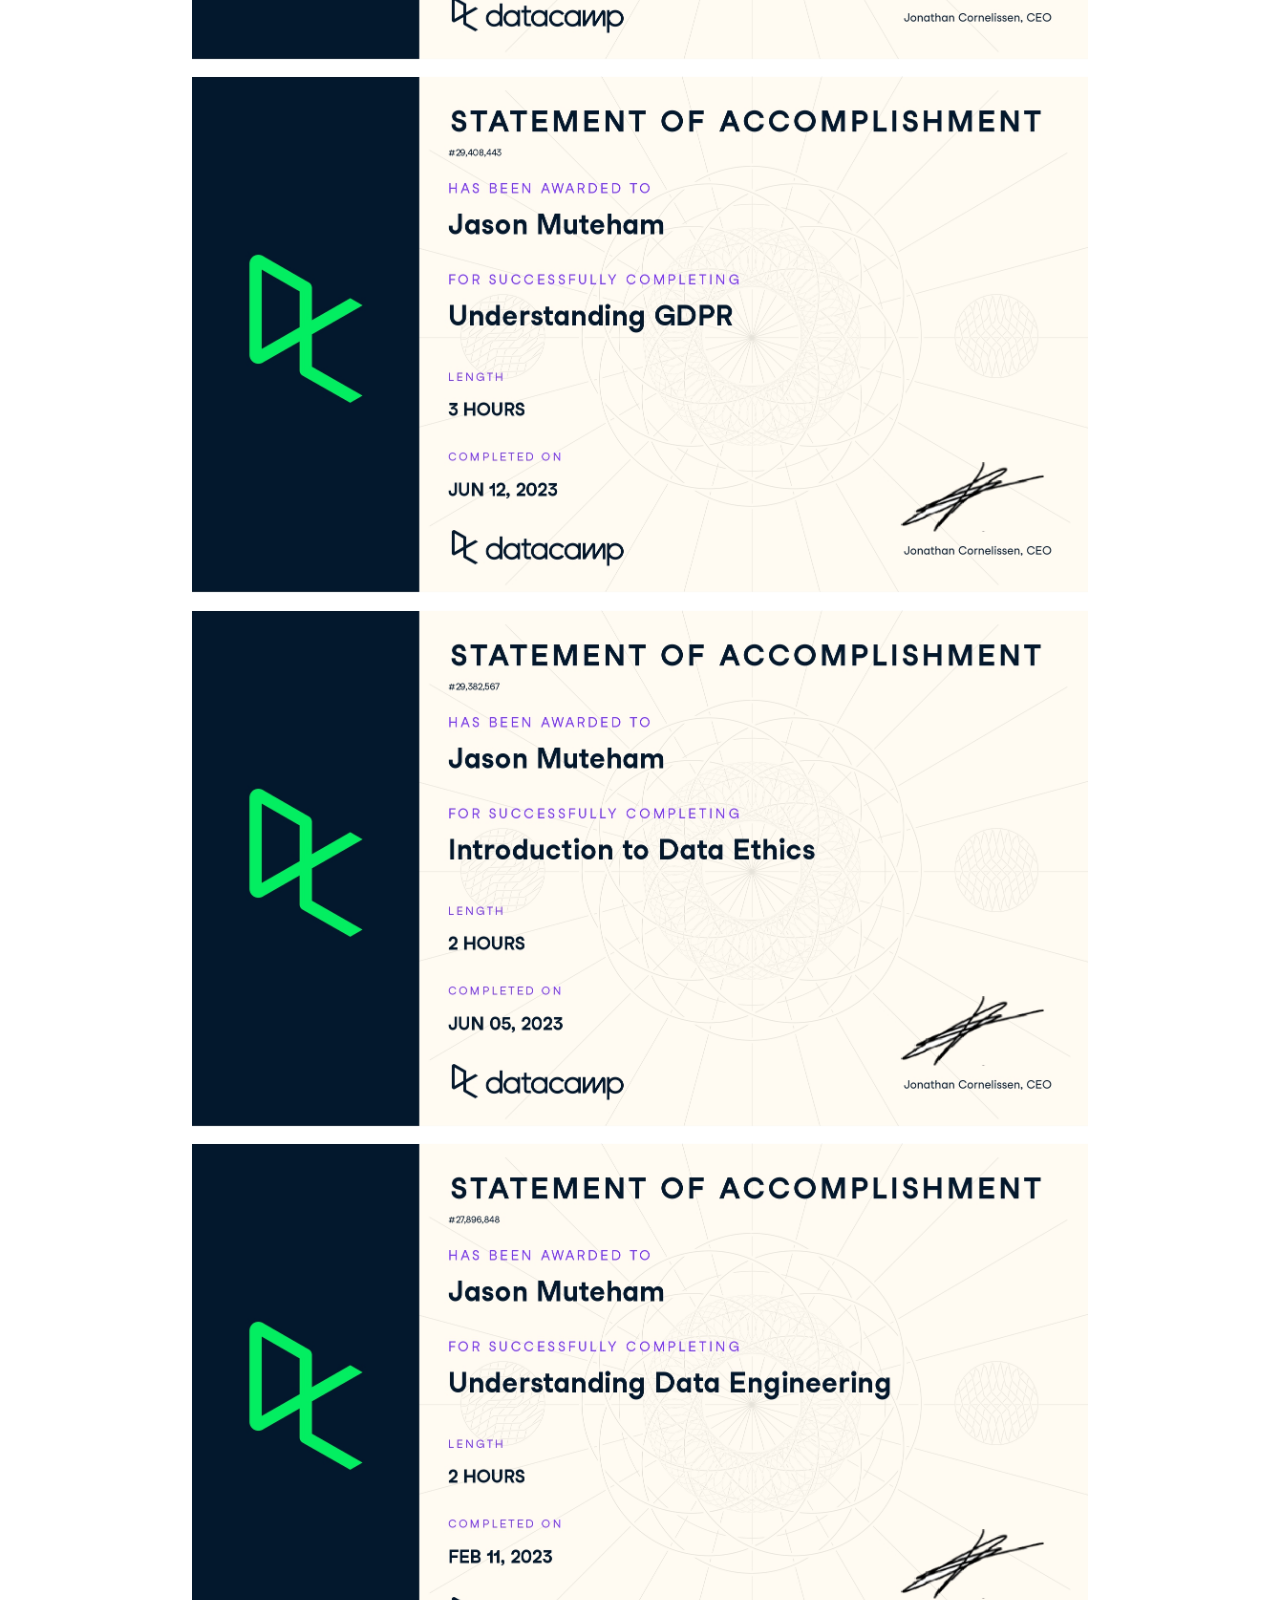
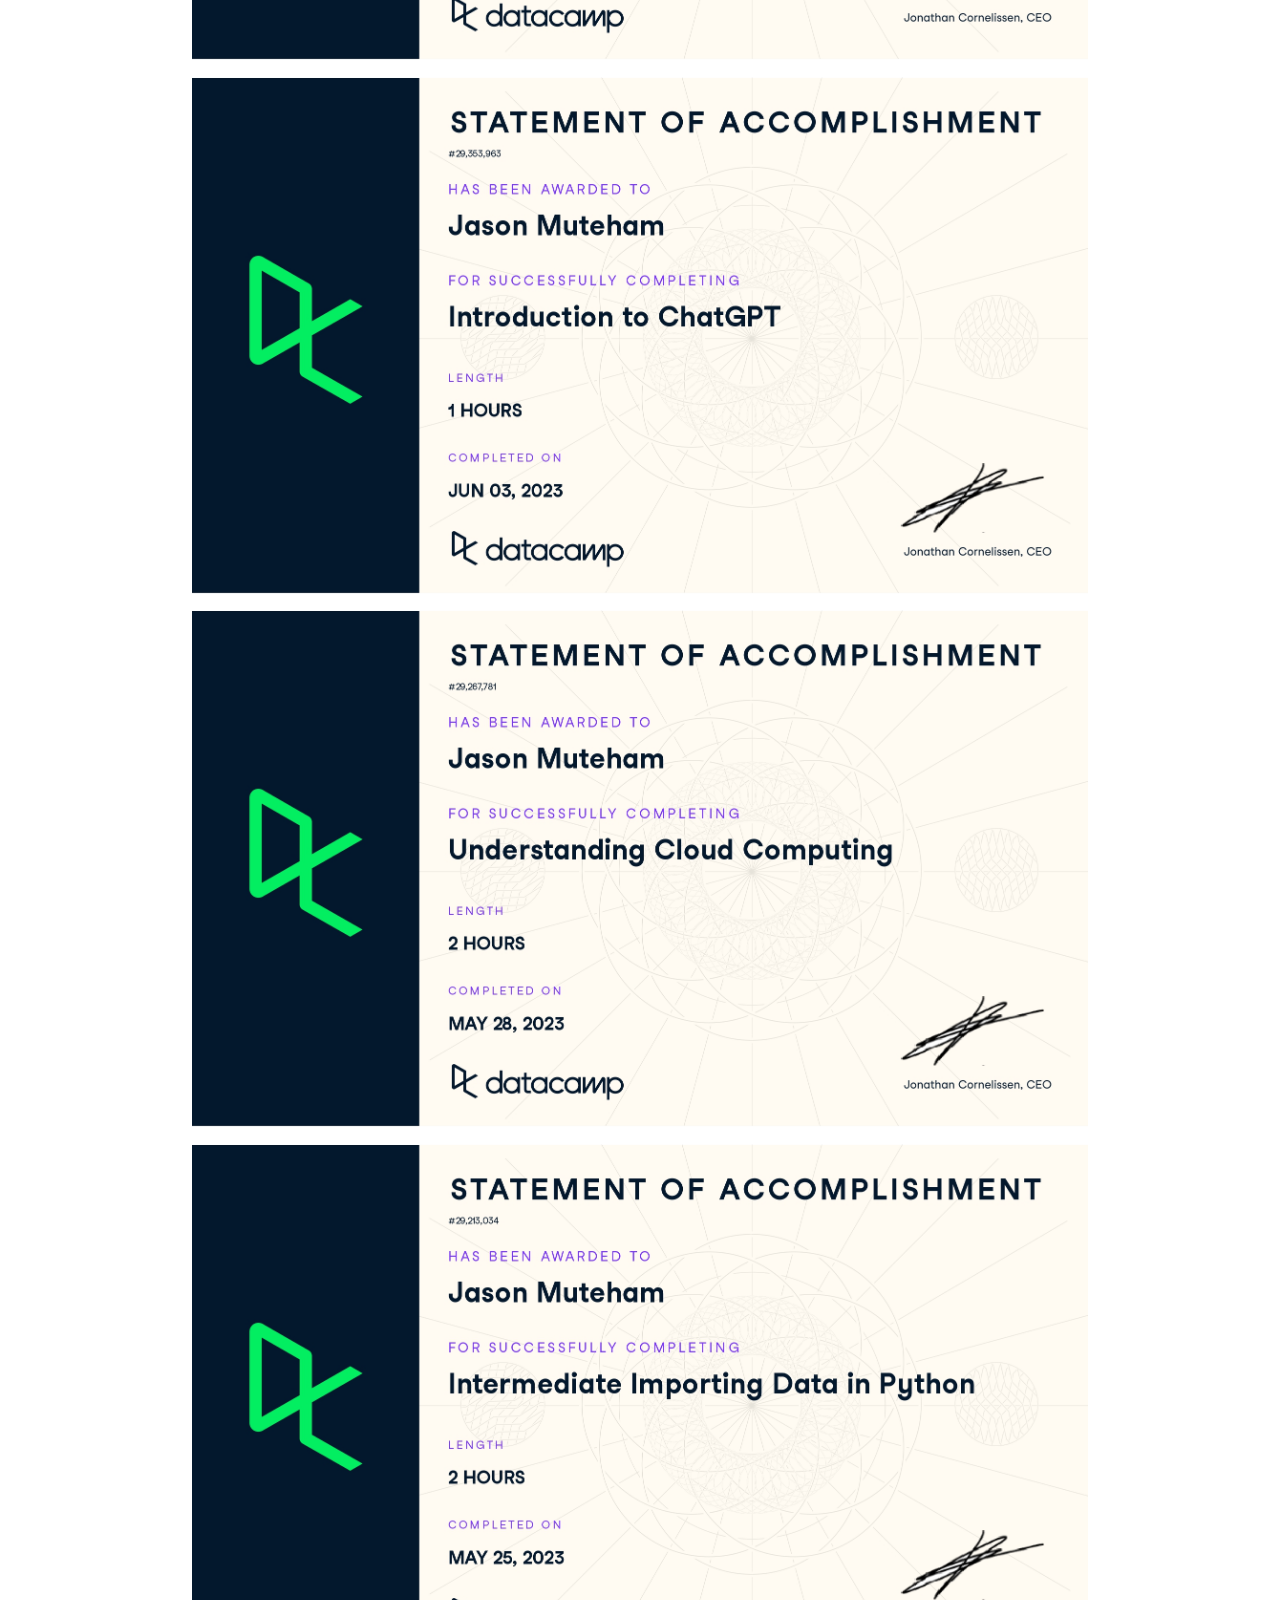
==== commit dd15260b: "Reformating text" ====
--- a/index.html
+++ b/index.html
@@ -24,10 +24,12 @@
 
     <div id="header">
         <img src="icons/me.png" class="profile-img">
-        <h1 class="display-2  light-blue-text darken-1">Jason Muteham</h1>
-        <h3 class="lighten-3 grey-text">Data Analyst & Data Engineering</h2>
-        <h3 class="lighten-3 grey-text">Portfolio</h3>
+        <h2 class="display-2  light-blue-text darken-1">Jason Muteham</h2>
+        <h4 class="lighten-3 grey-text">Data Analyst | Data Engineering | Analytics Engineer</h4>
+
         <h4 class="lighten-3 grey-text">ancientwrangler@gmail.com</h4>
+        <h2 class="display-2 light-blue-text darken-1">Portfolio</h2>
+        
         <div class="row myspace">
 
             <a href="mailto:ancientwrangler@gmail.com?Subject=Hello Jason" target="_blank">
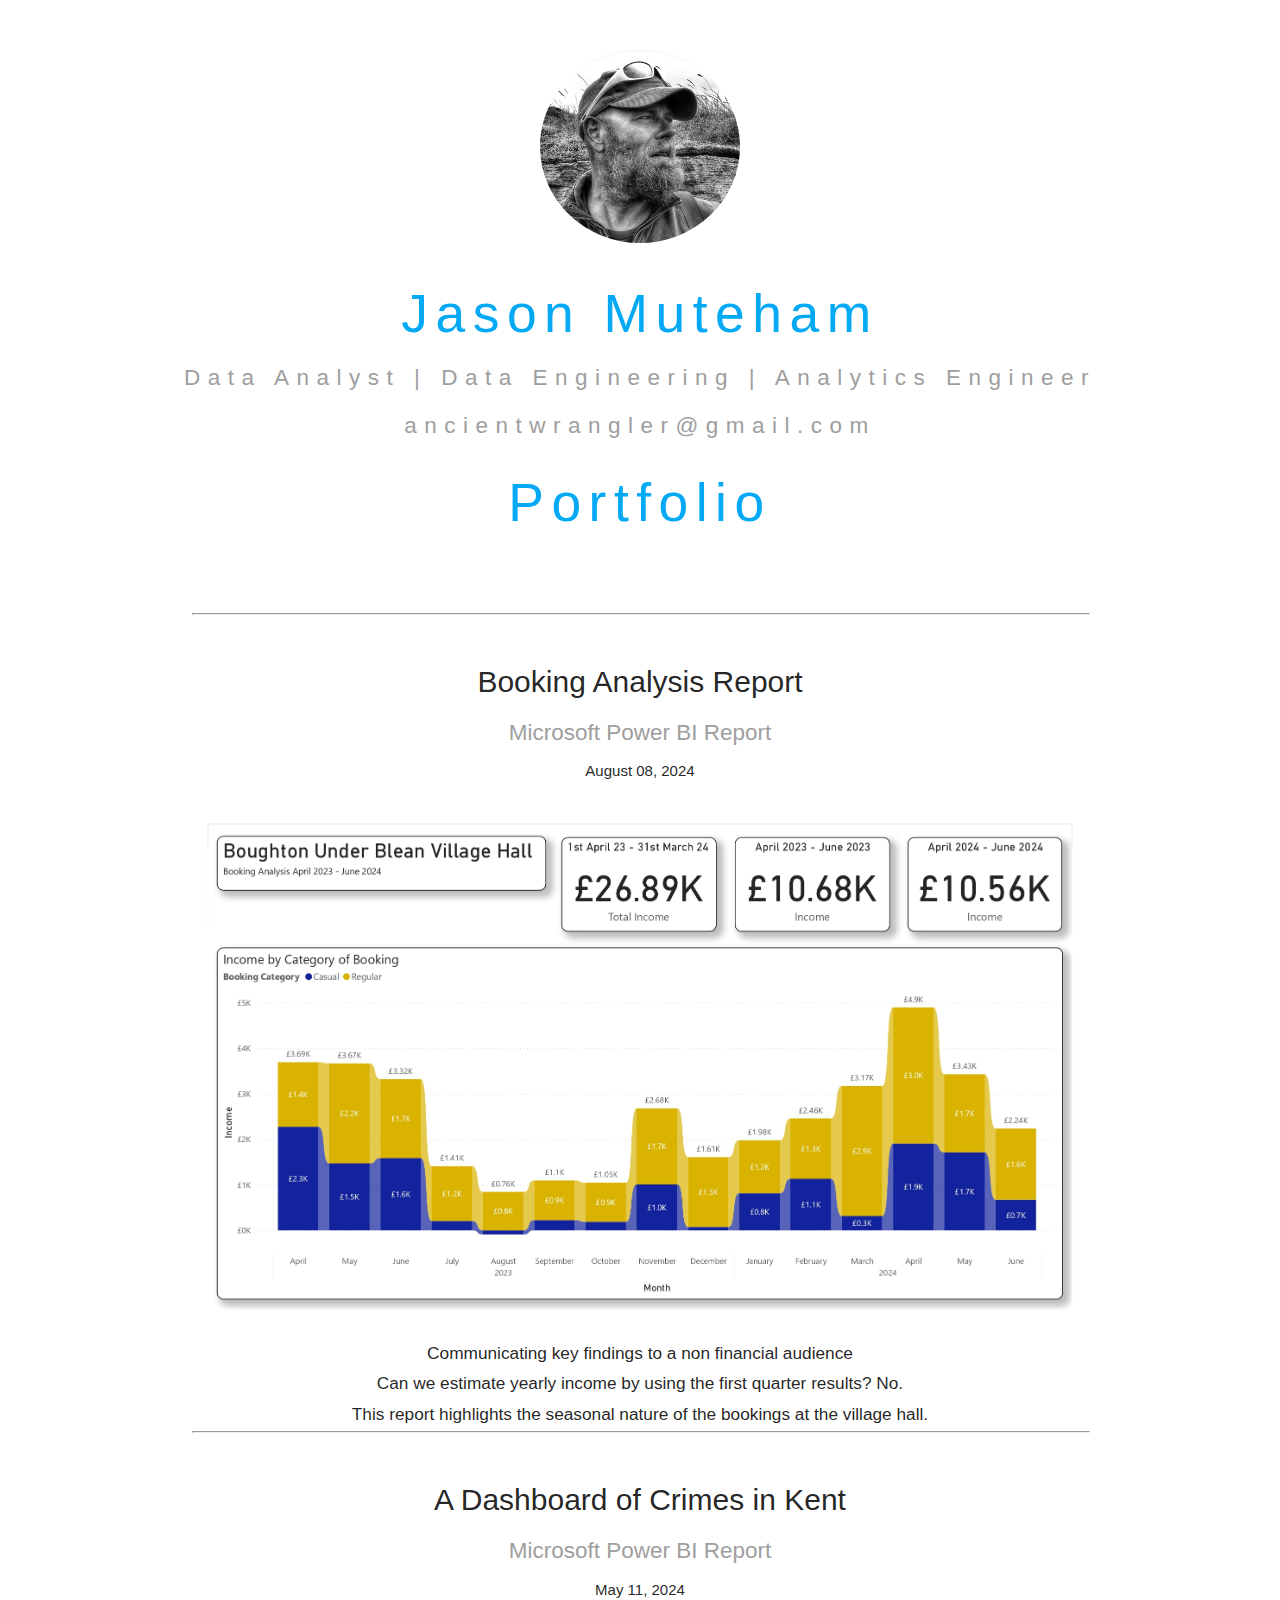
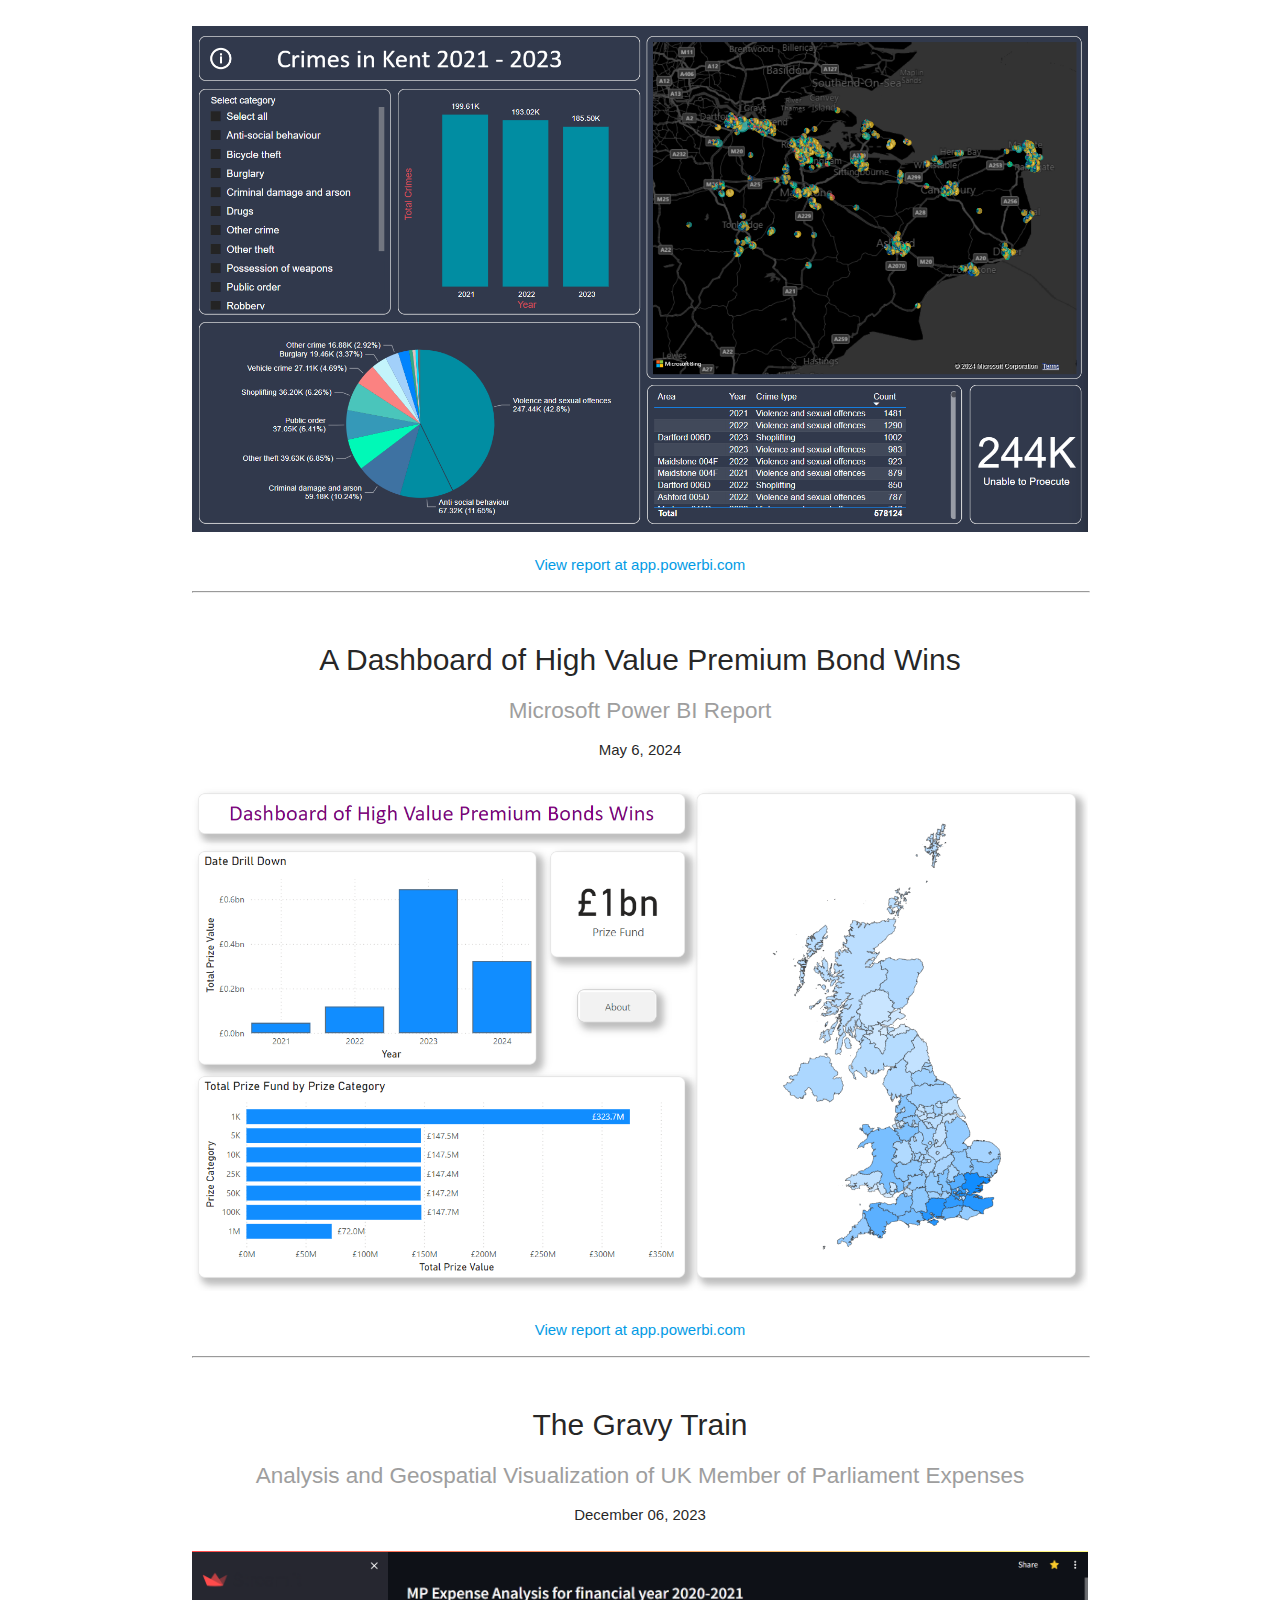
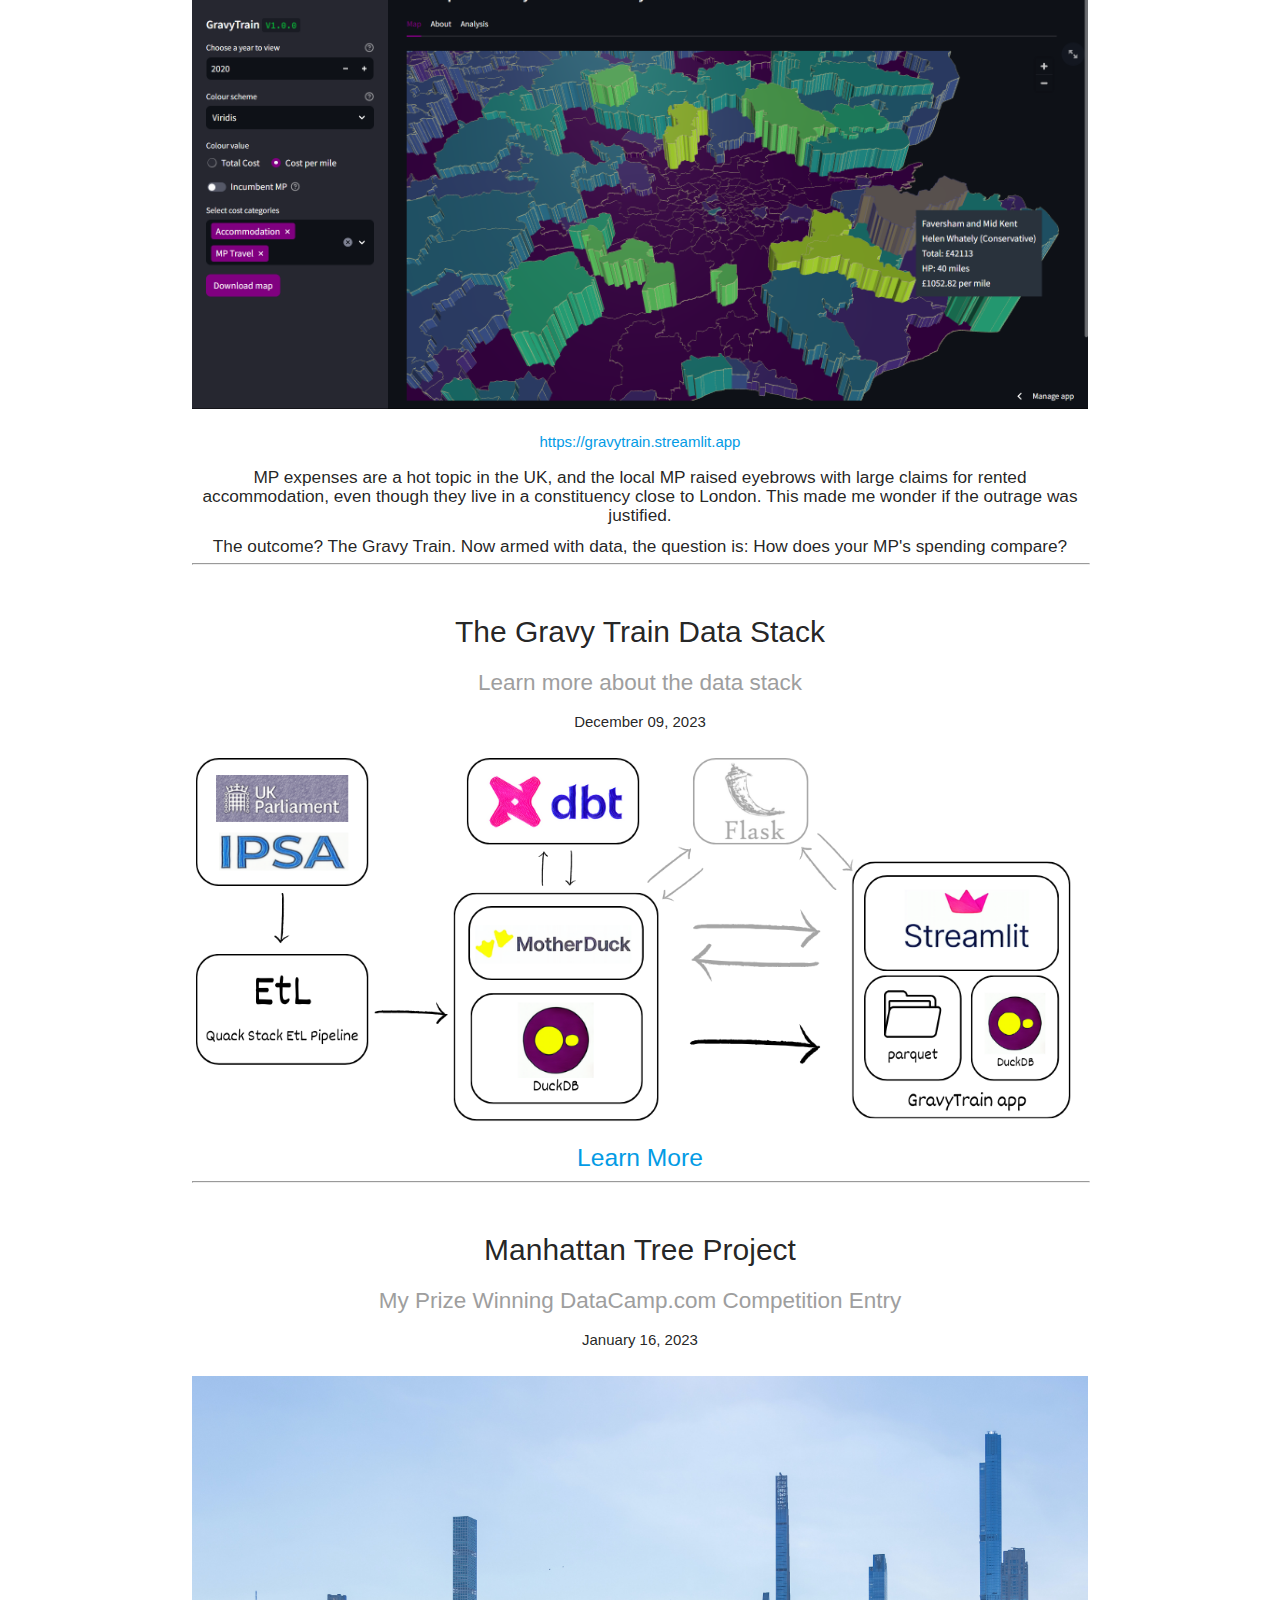
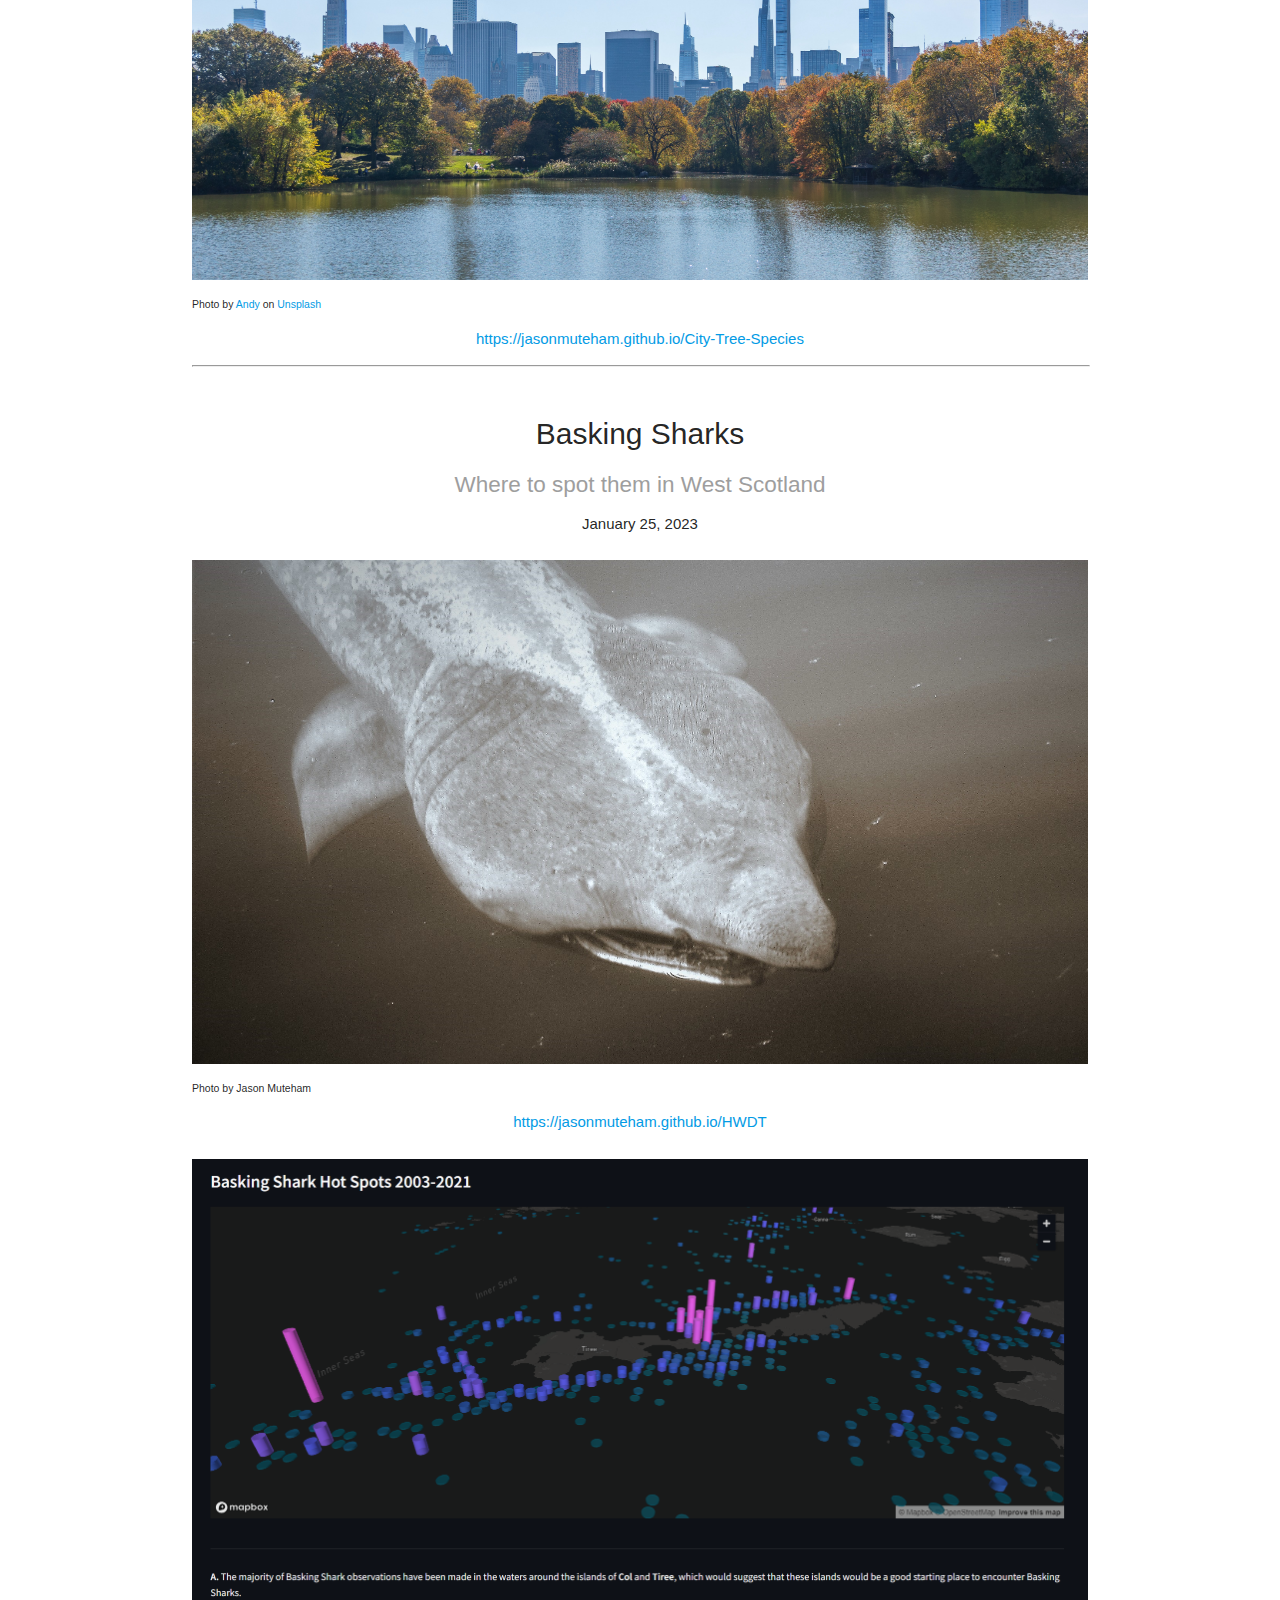
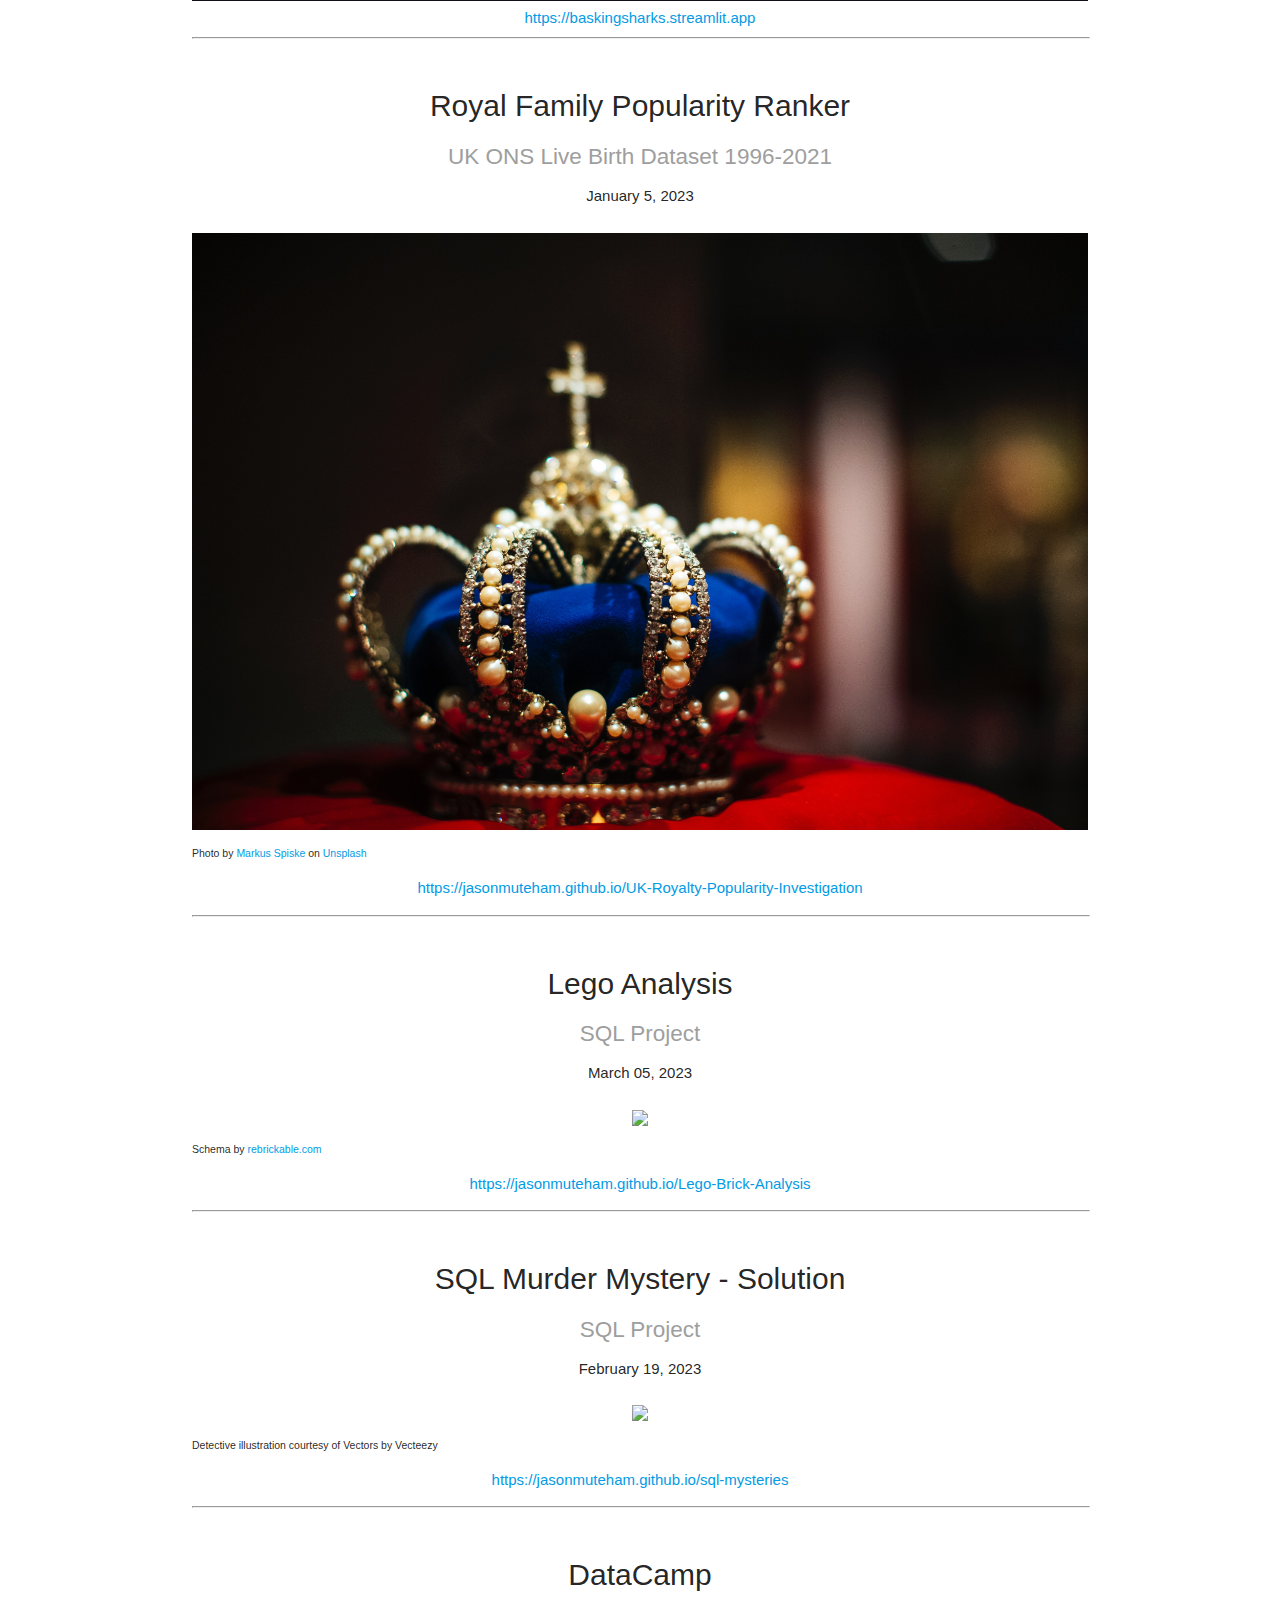
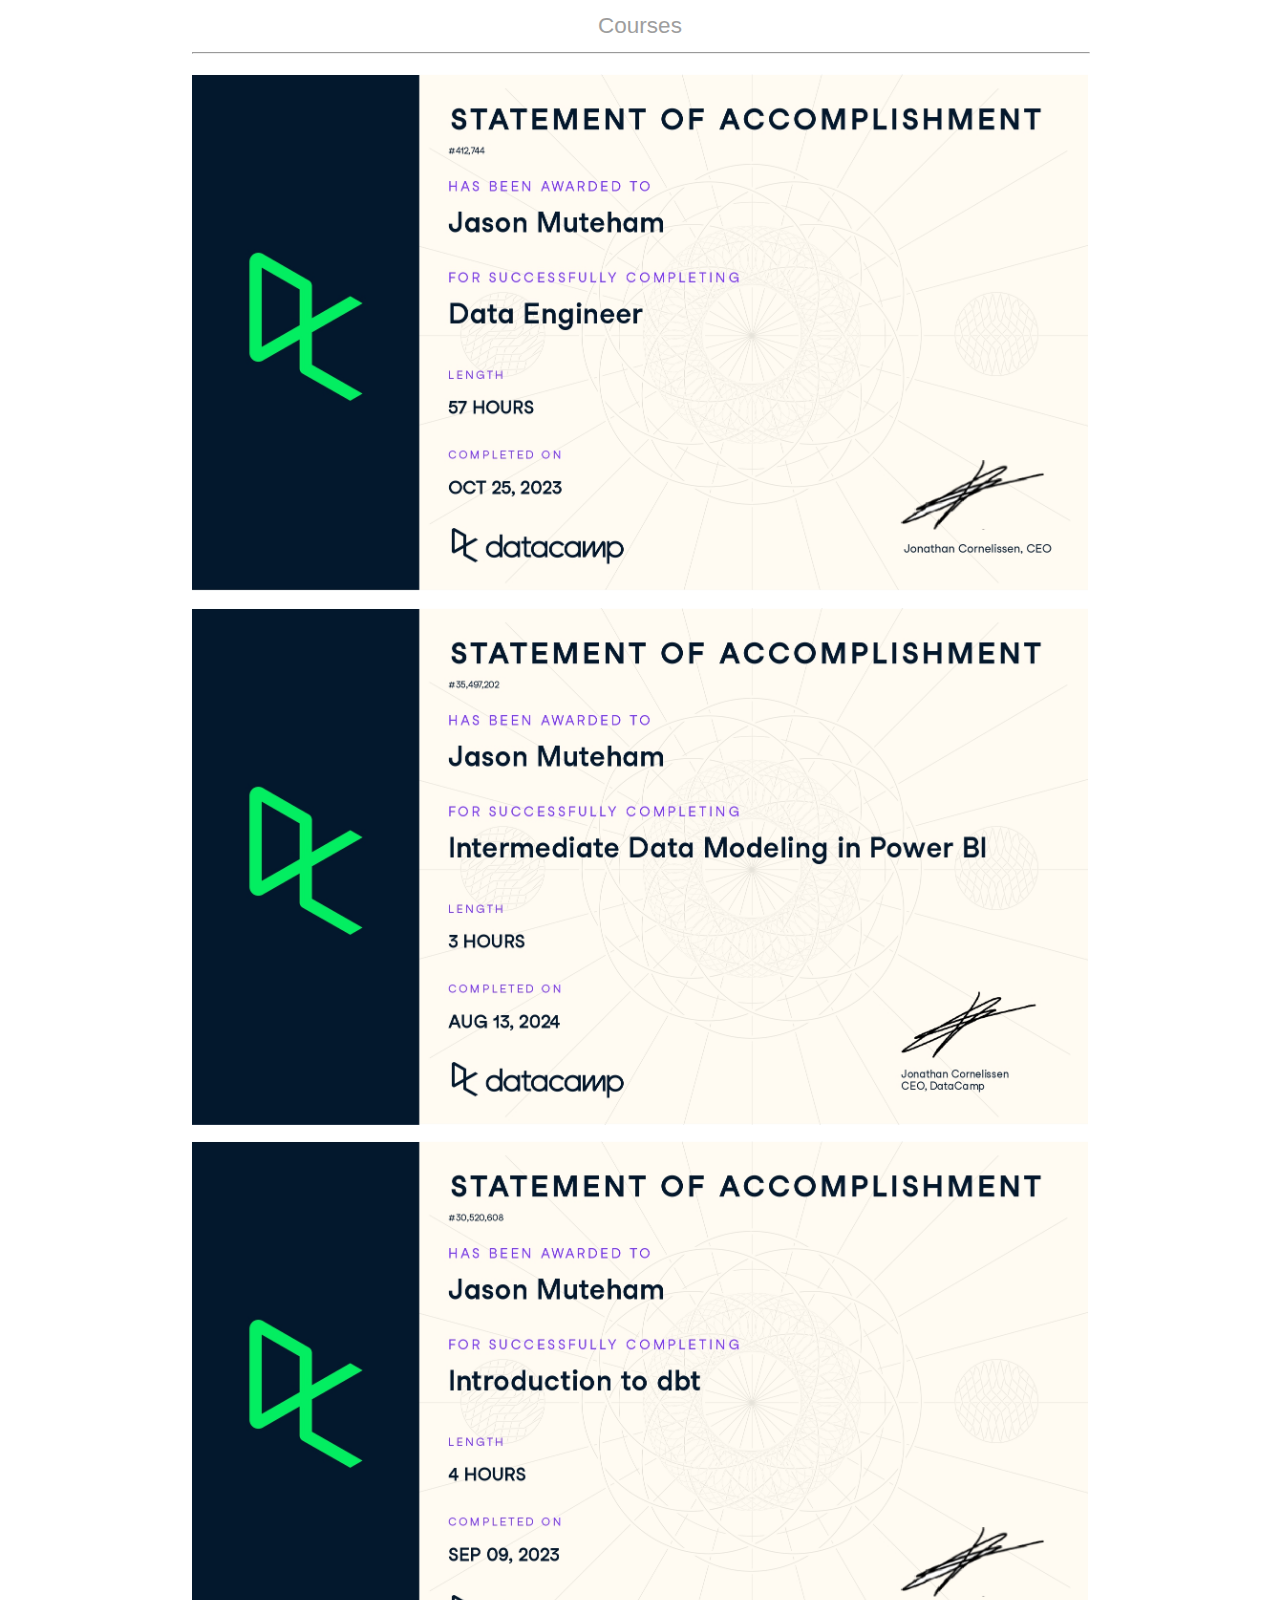
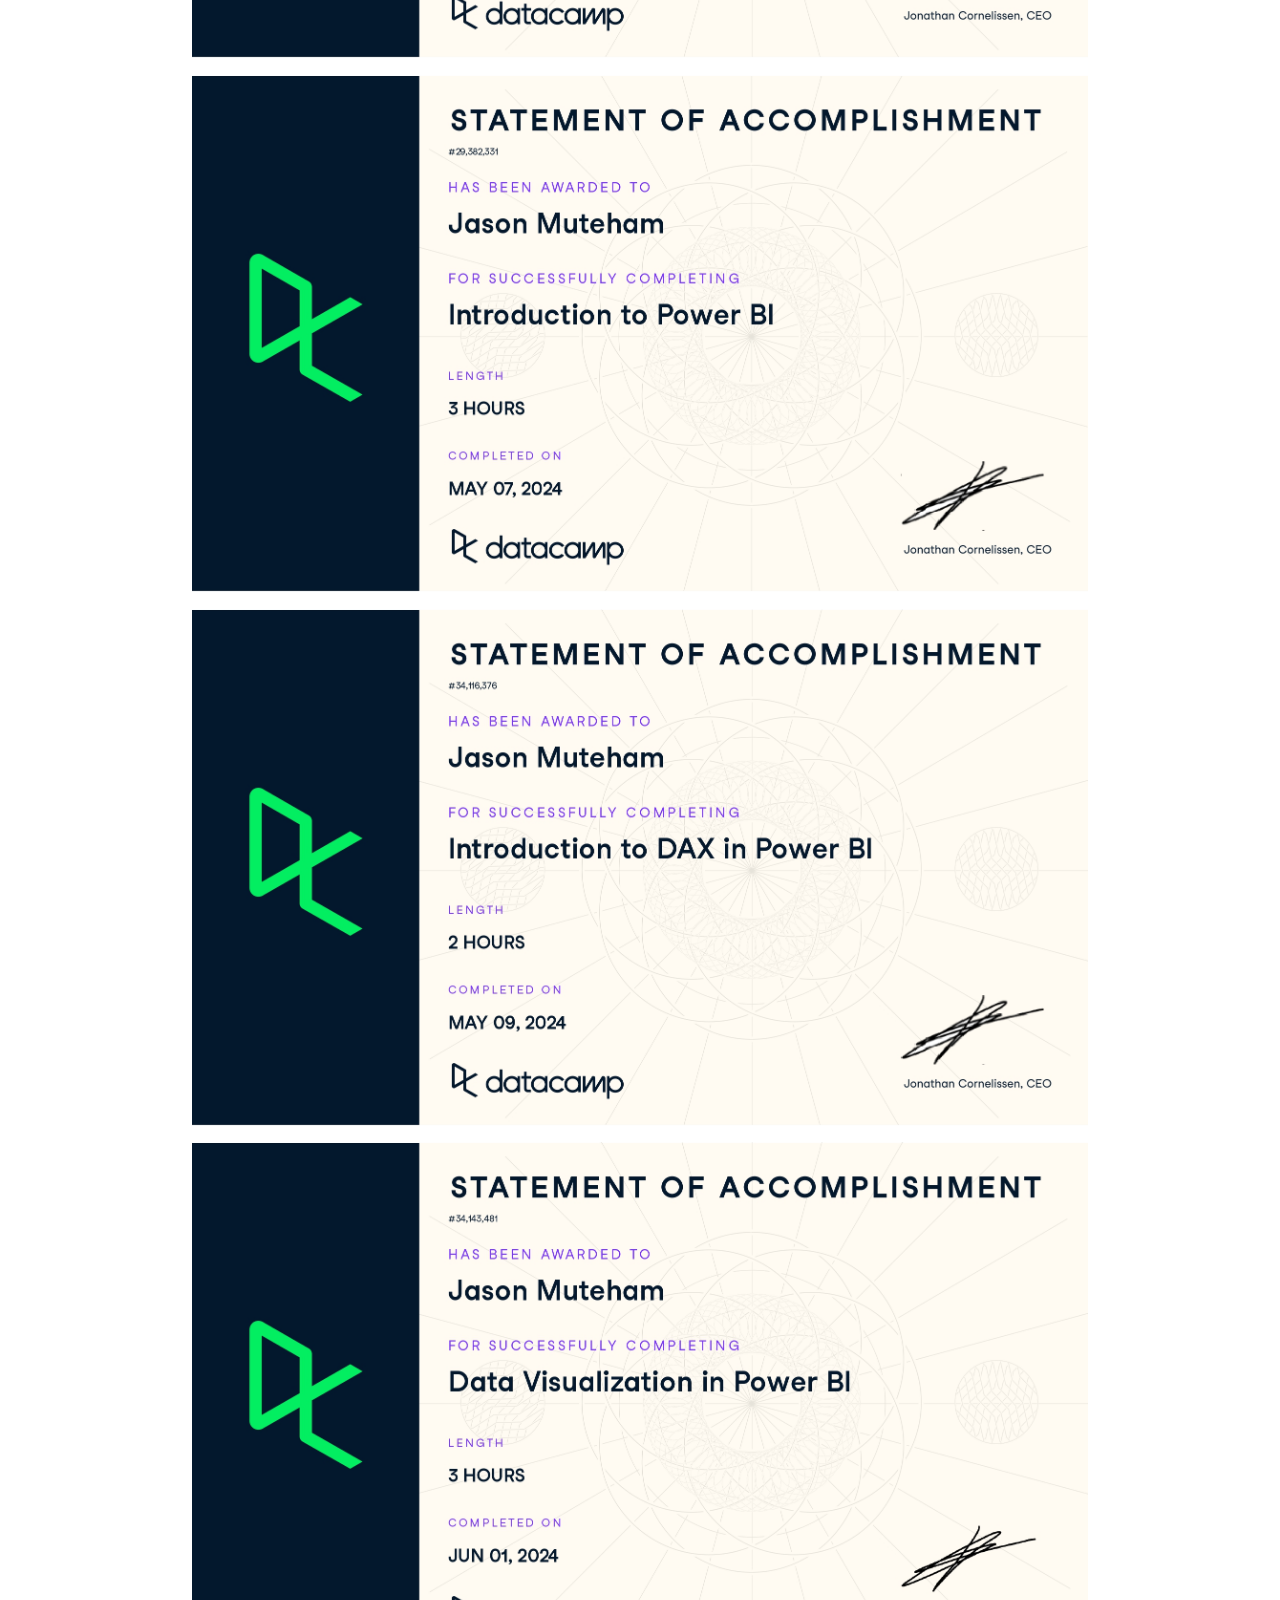
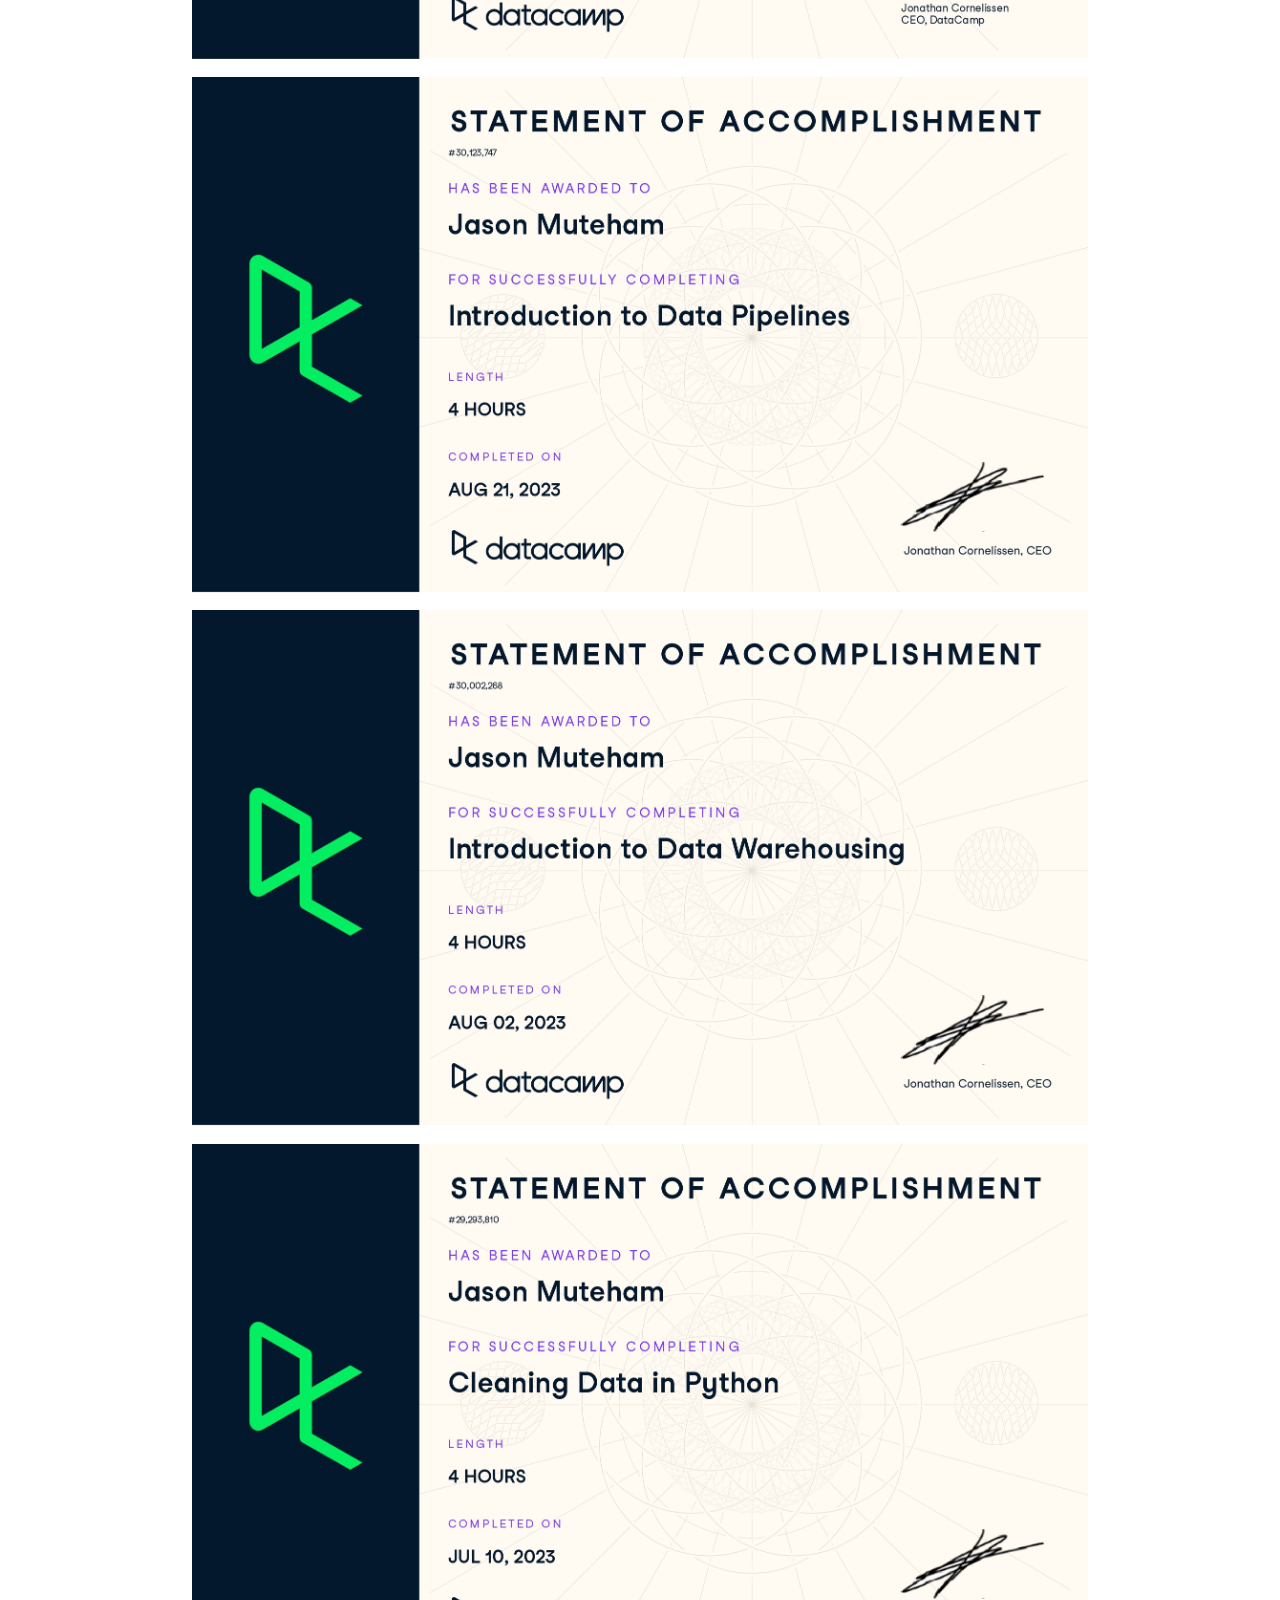
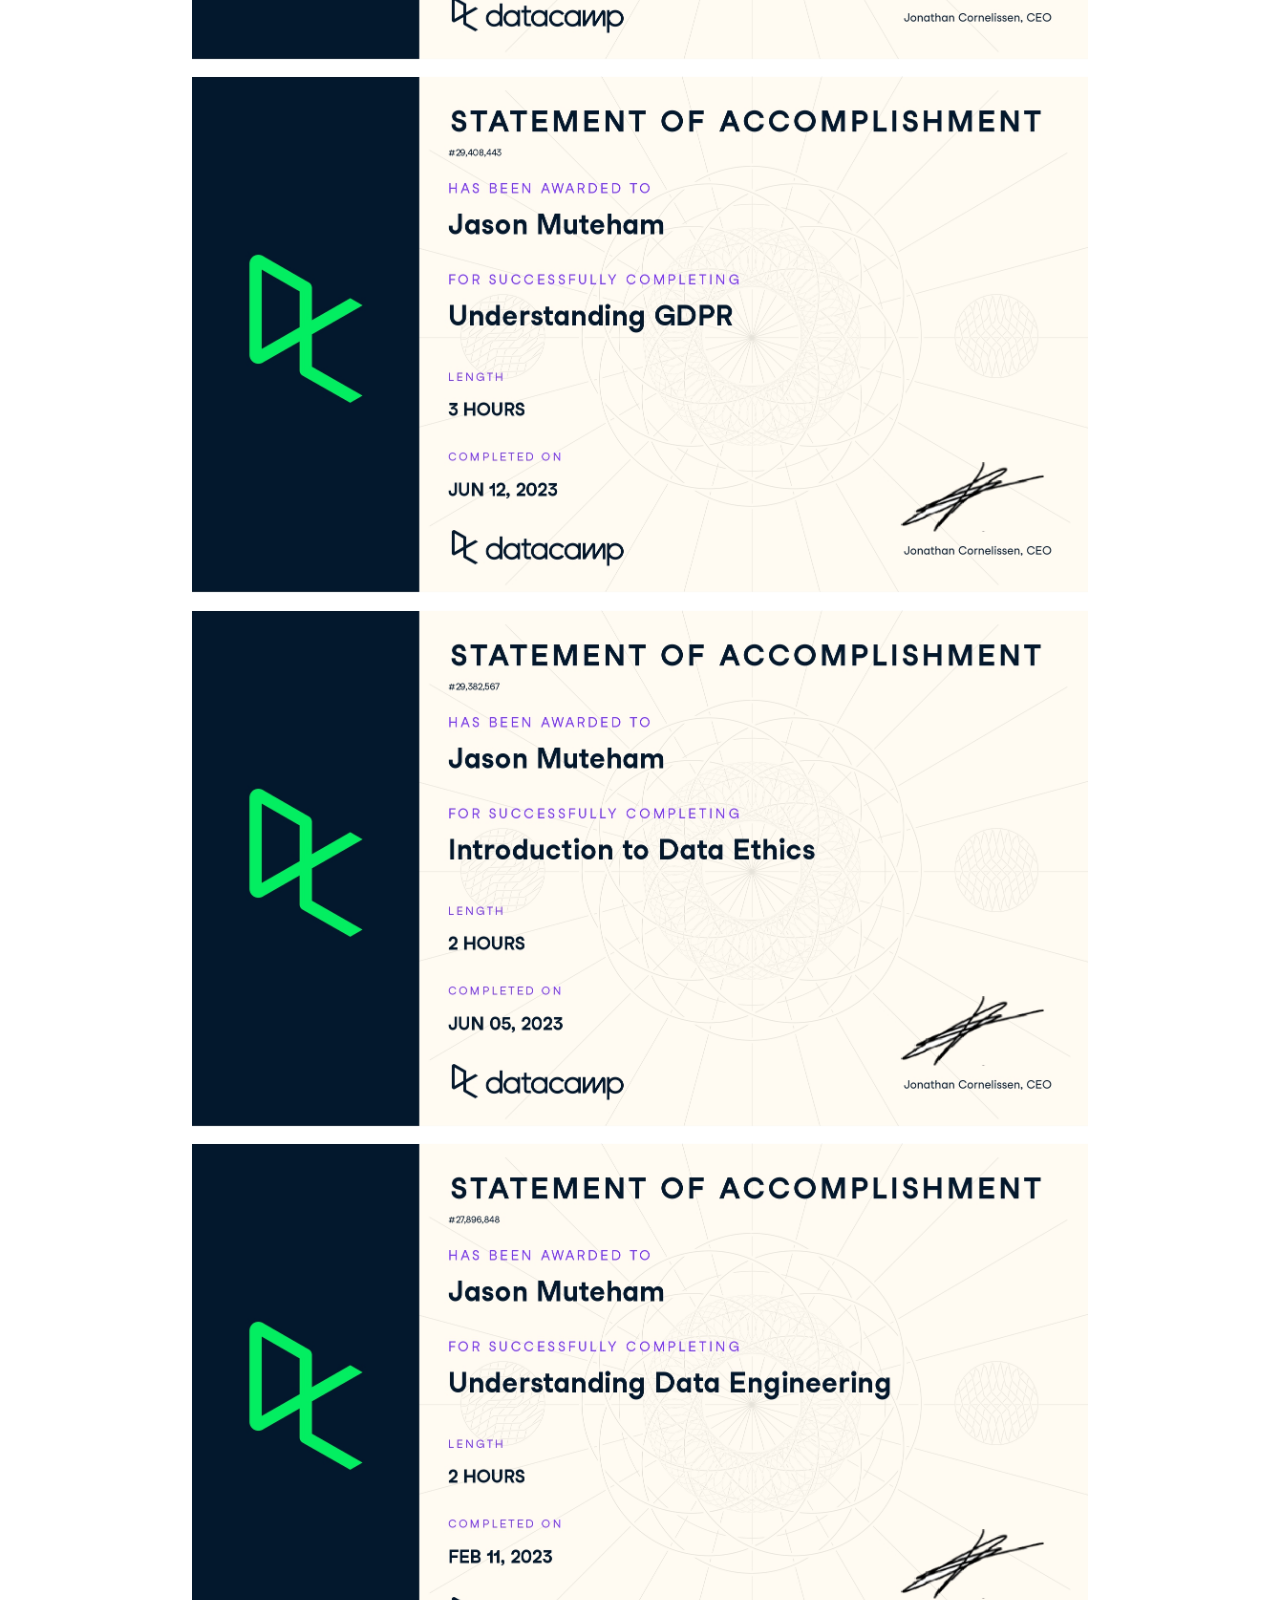
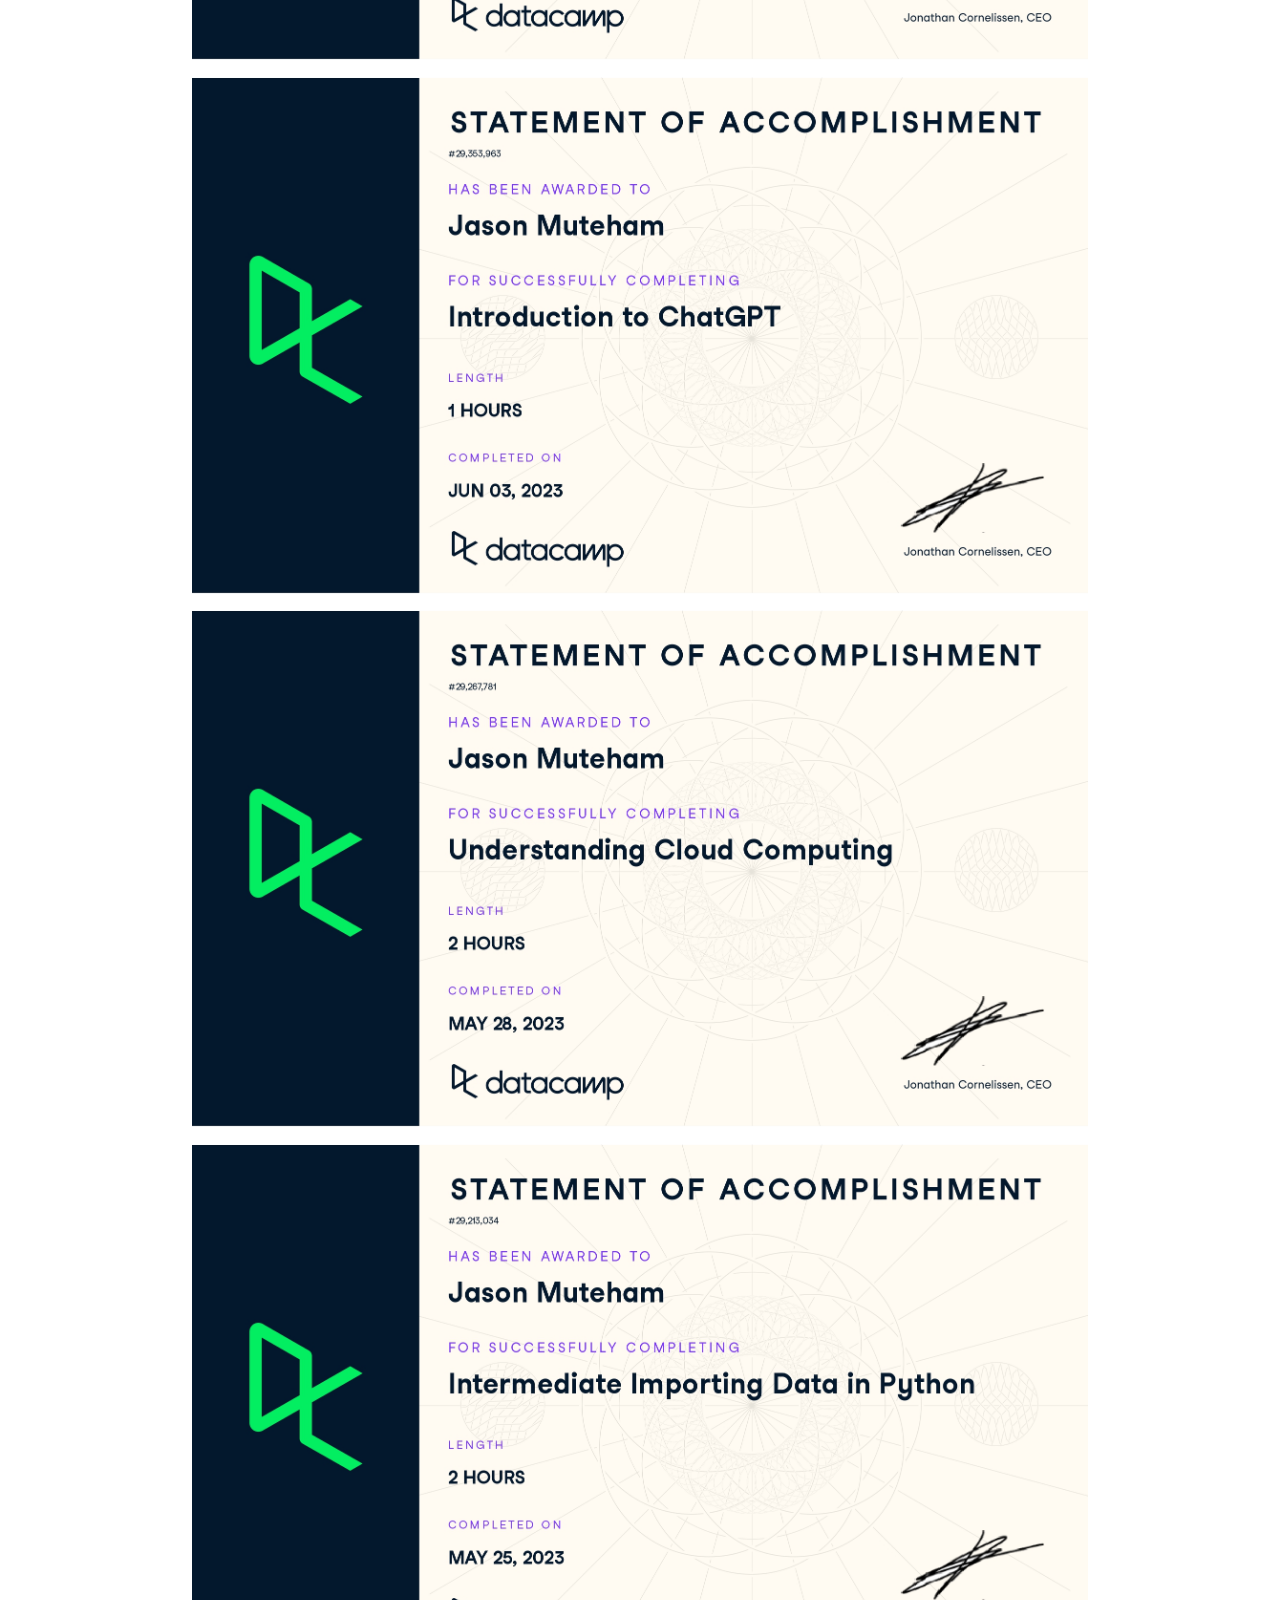
==== commit 2a0ddea7: "Improve txt" ====
--- a/index.html
+++ b/index.html
@@ -73,7 +73,7 @@
             <img src="images/Bookings_Analysis_2023_2024.jpg">
 
             <h6>Communicating key findings to a non financial audience</h6> 
-             <h6>Can we estimate yearly income by using the first quarter results? </h6>
+             <h6>Can we estimate yearly income by using the first quarter results? No. </h6>
              <h6>This report highlights the seasonal nature of the bookings at the village hall.
             </h6>
         </a>
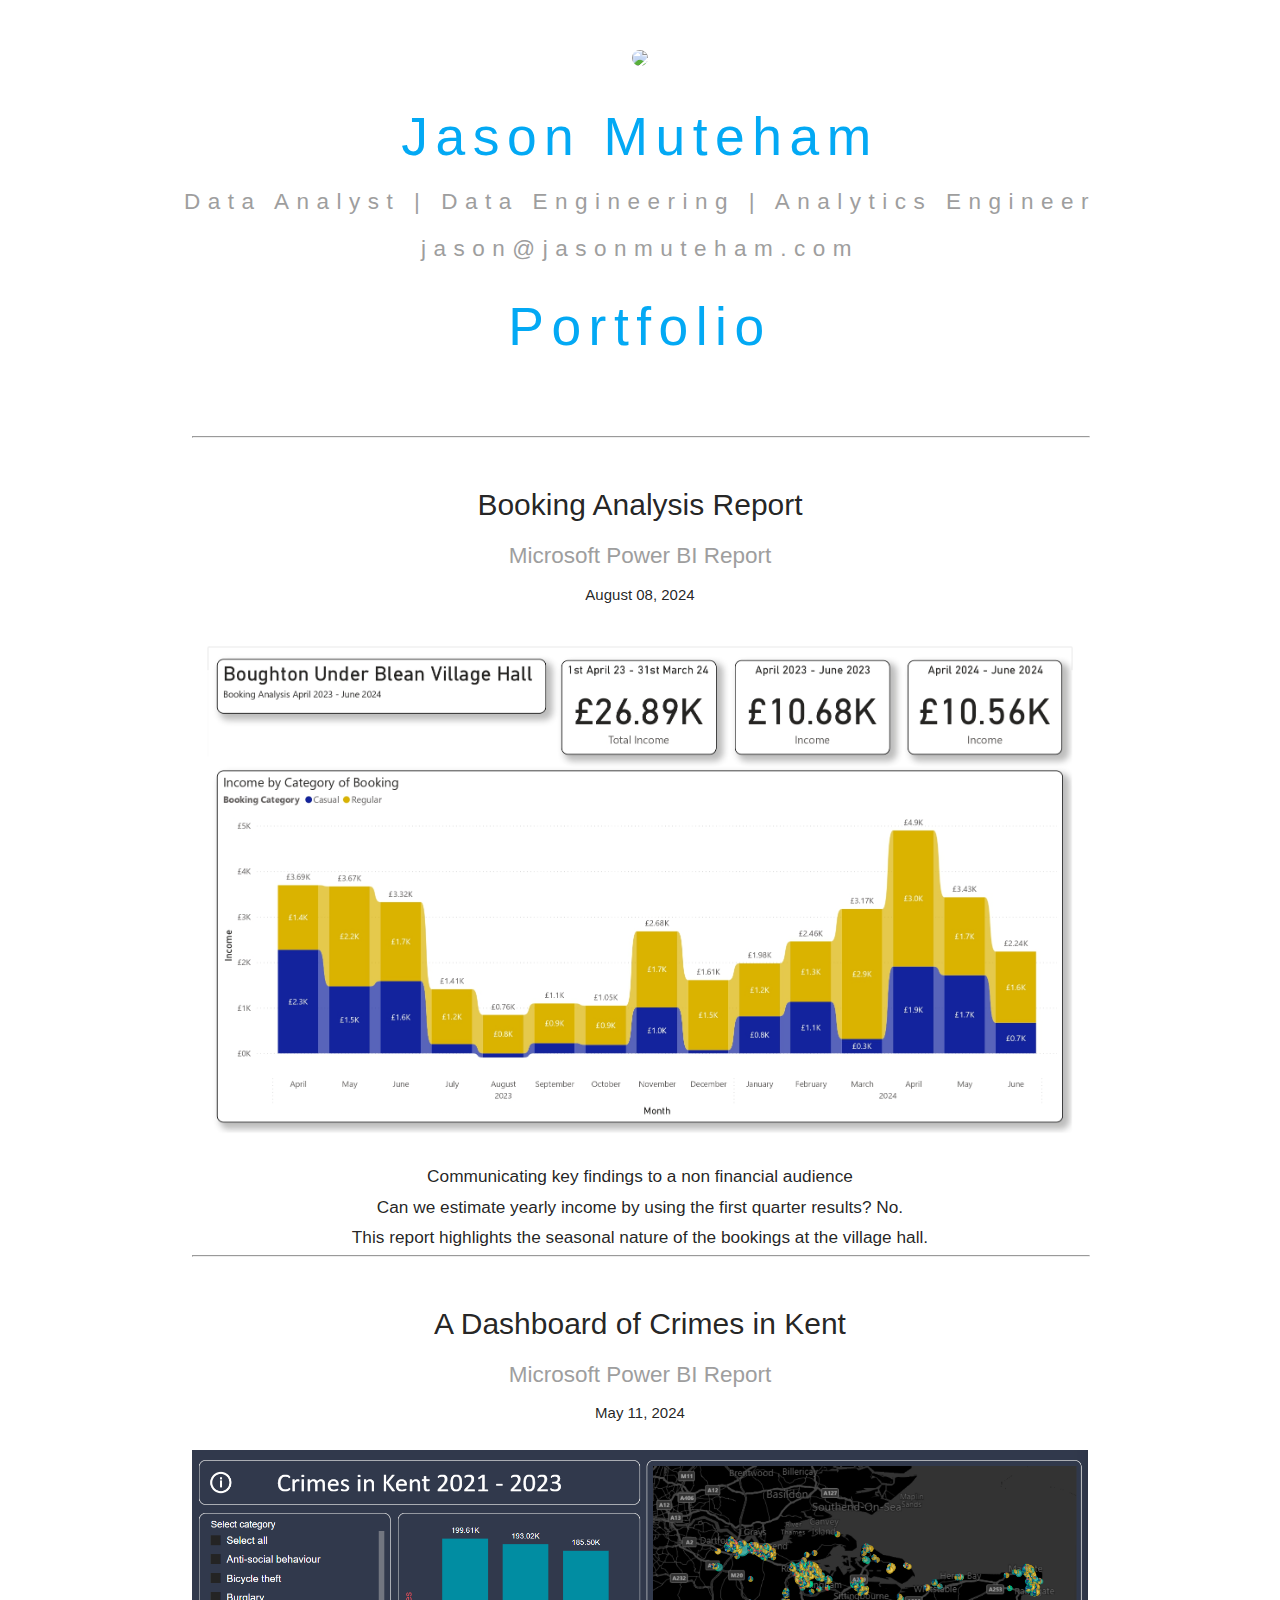
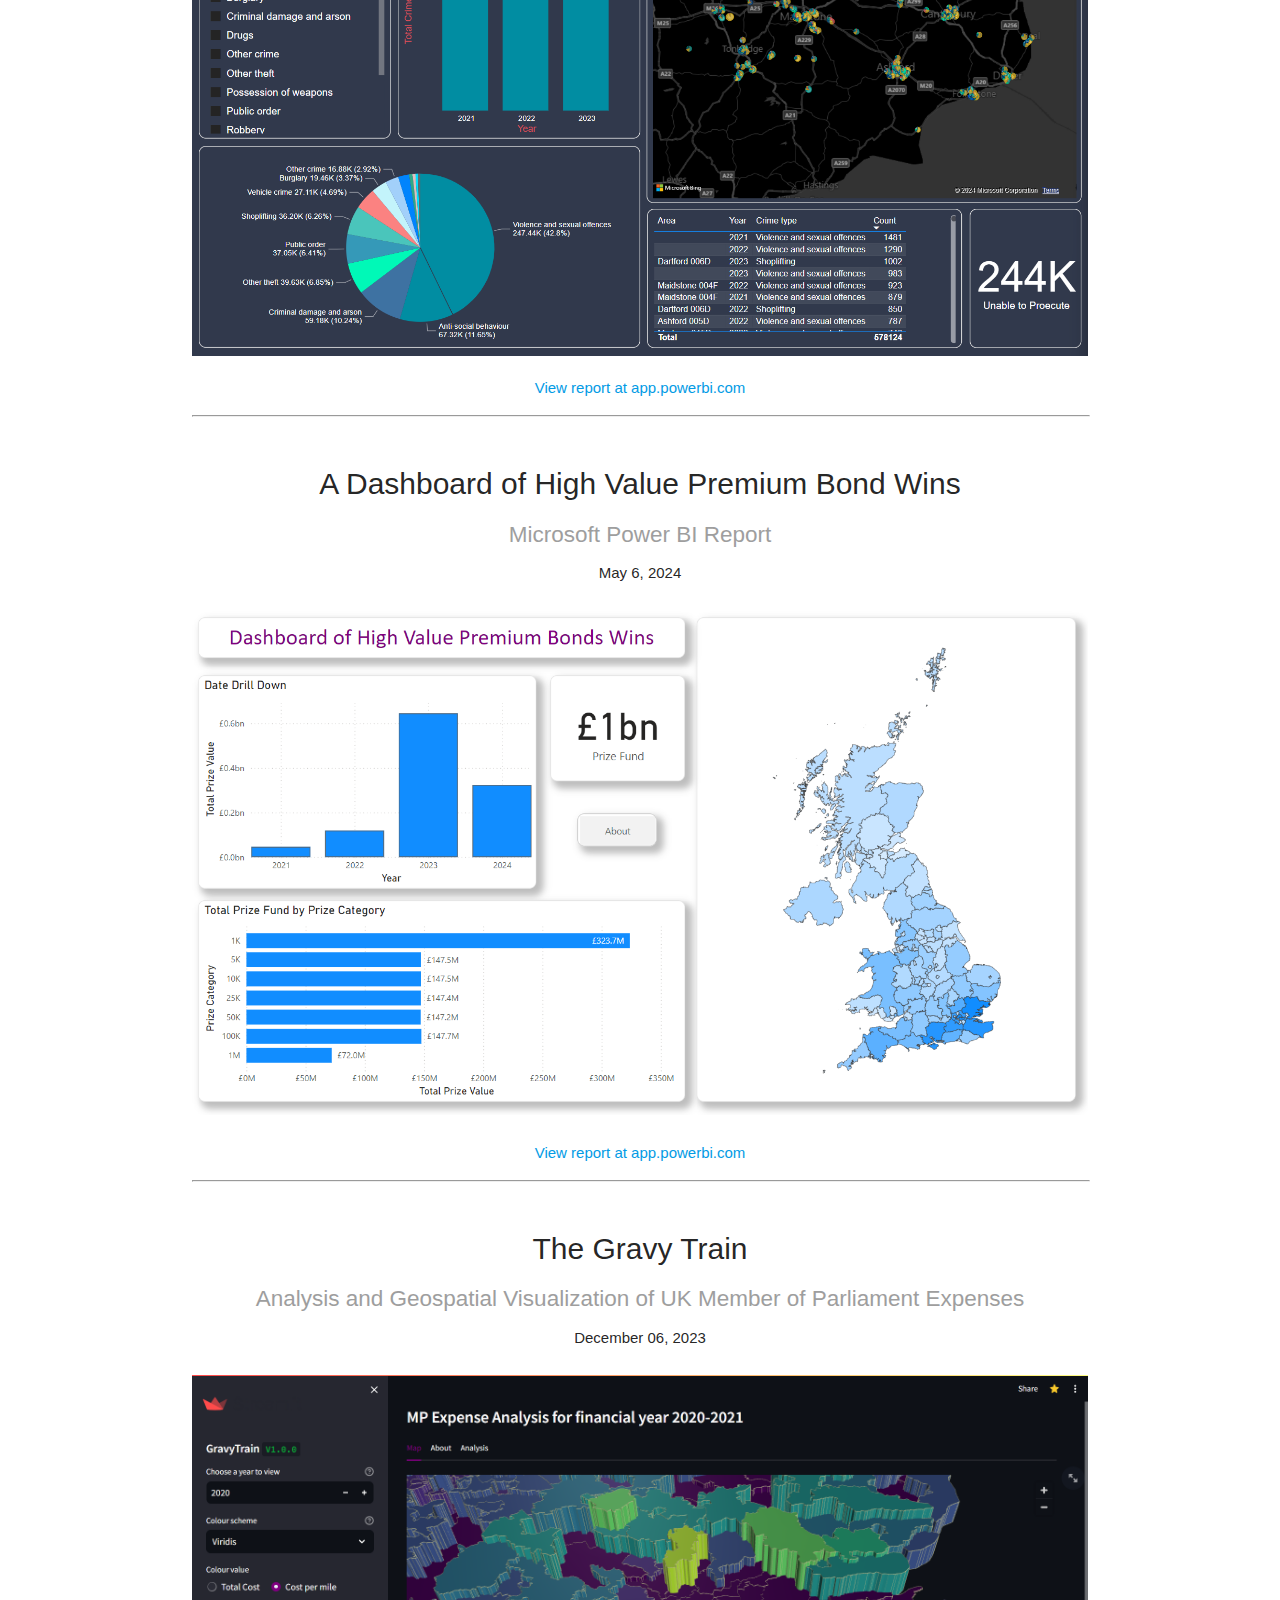
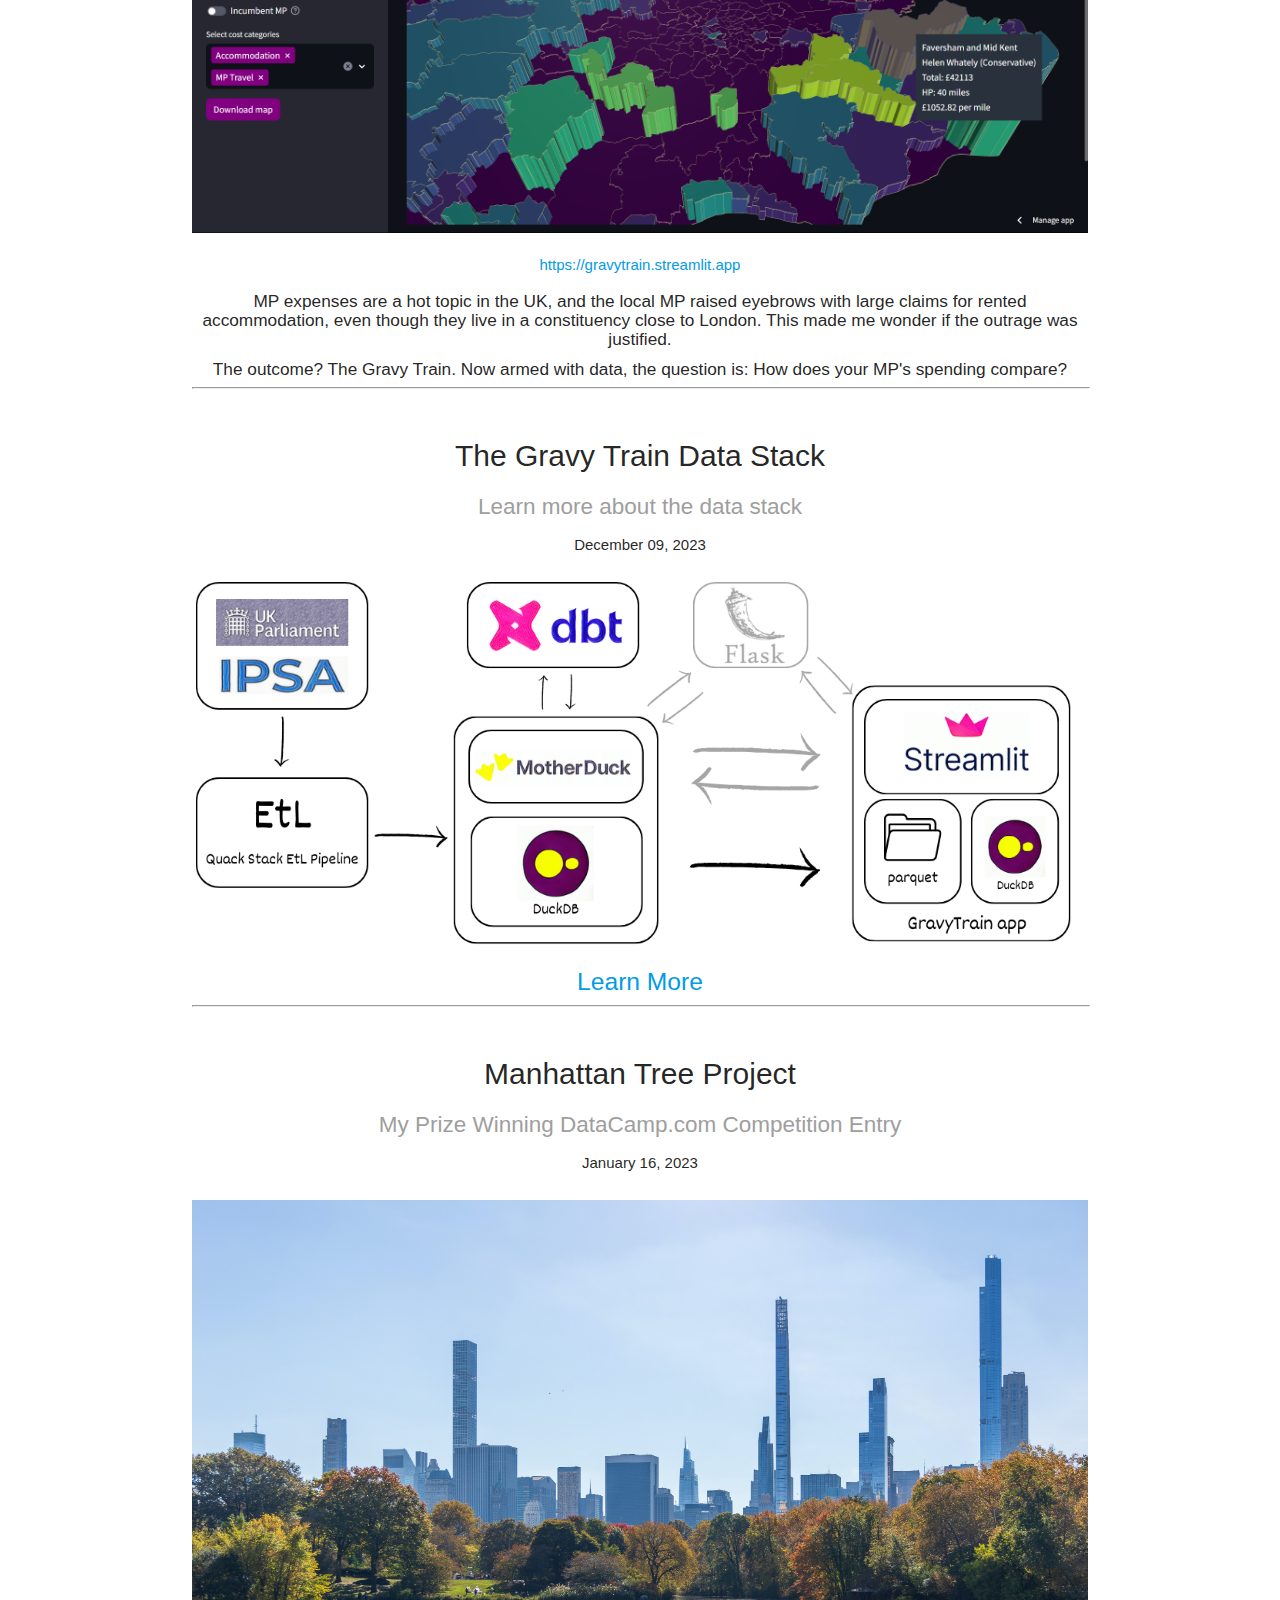
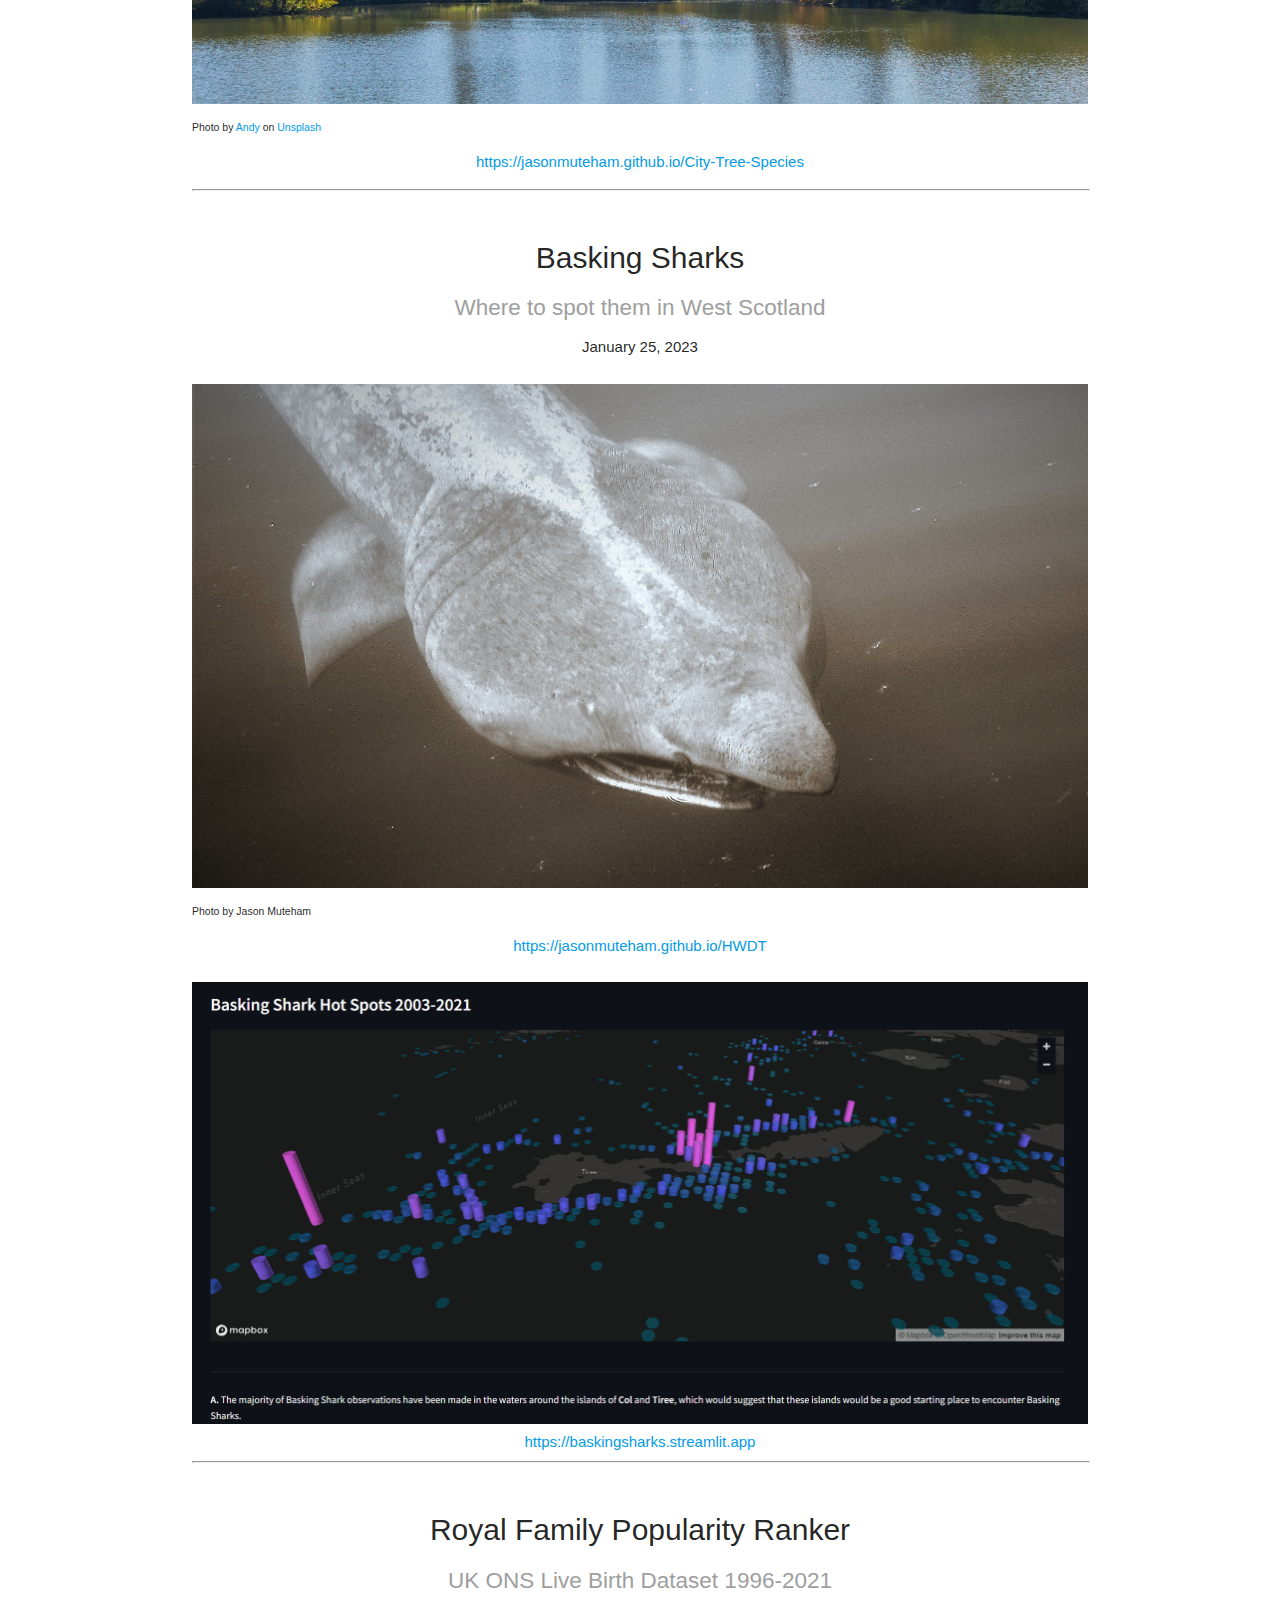
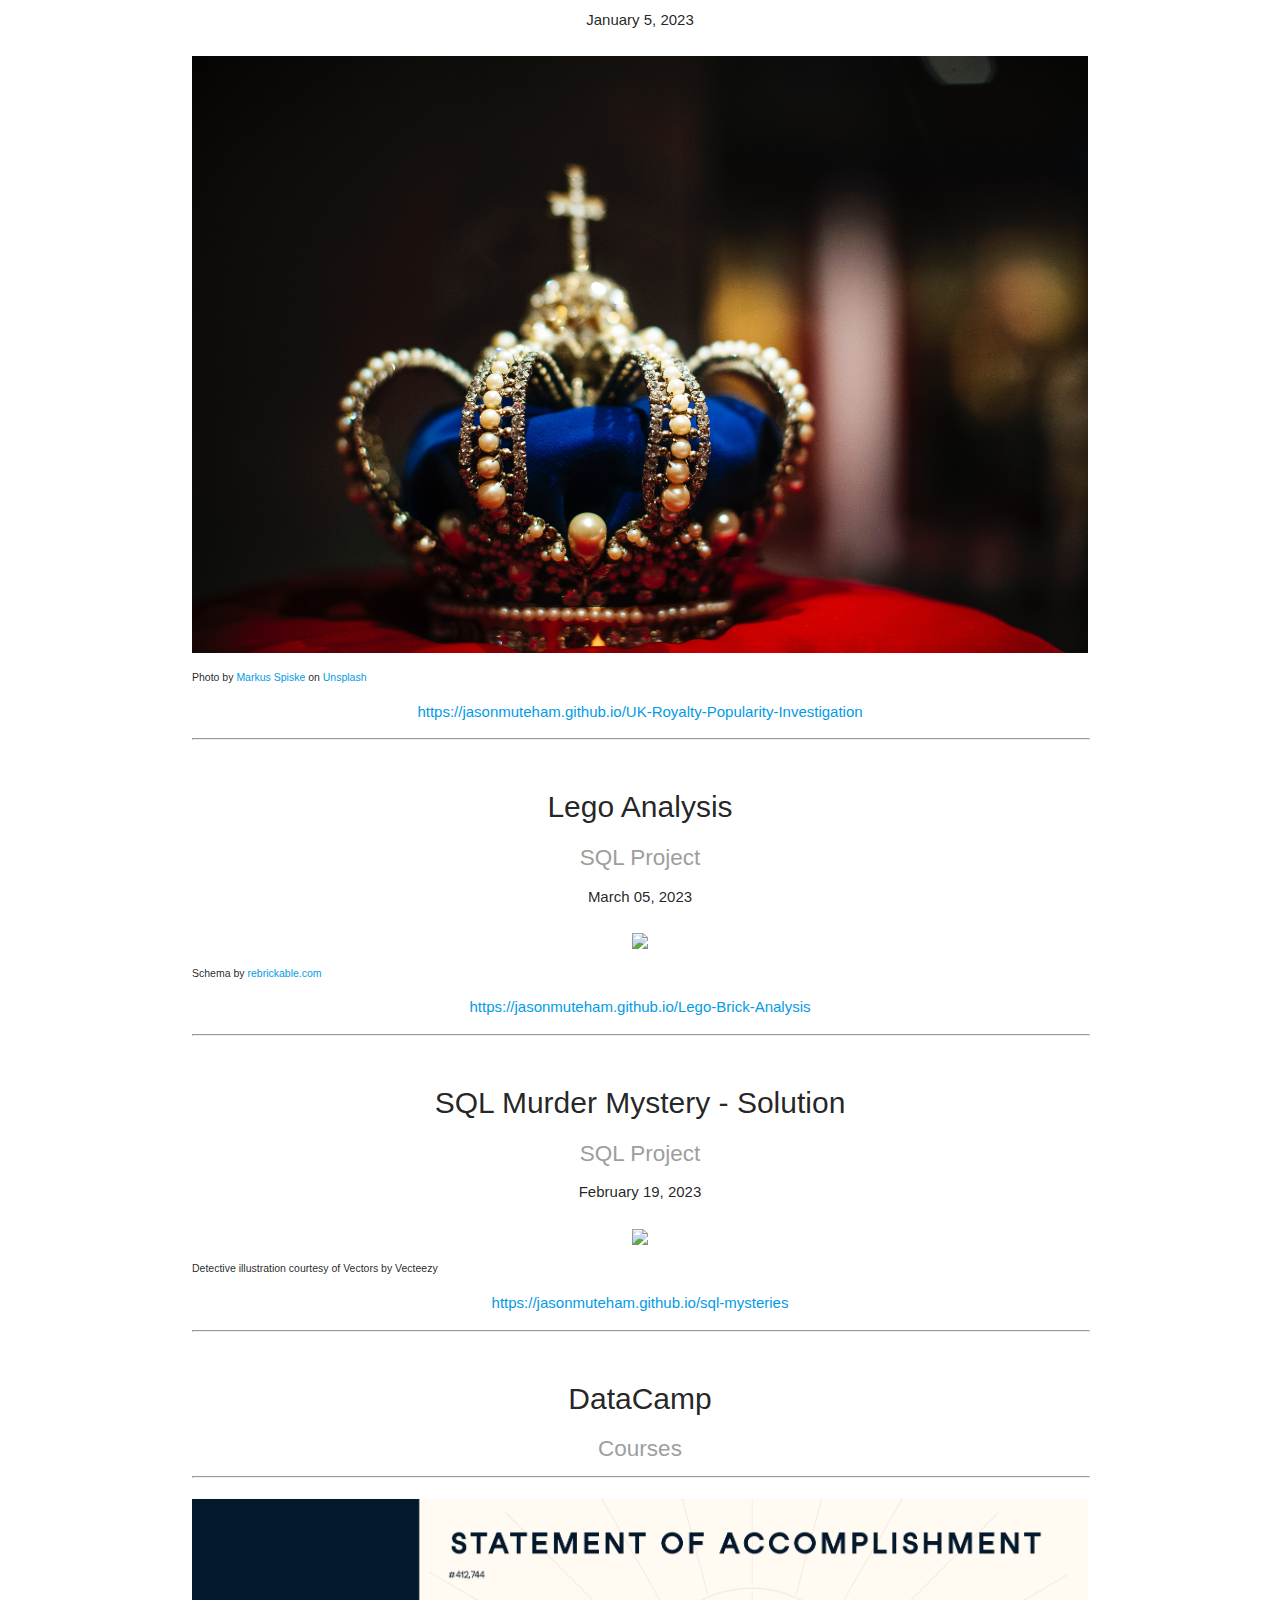
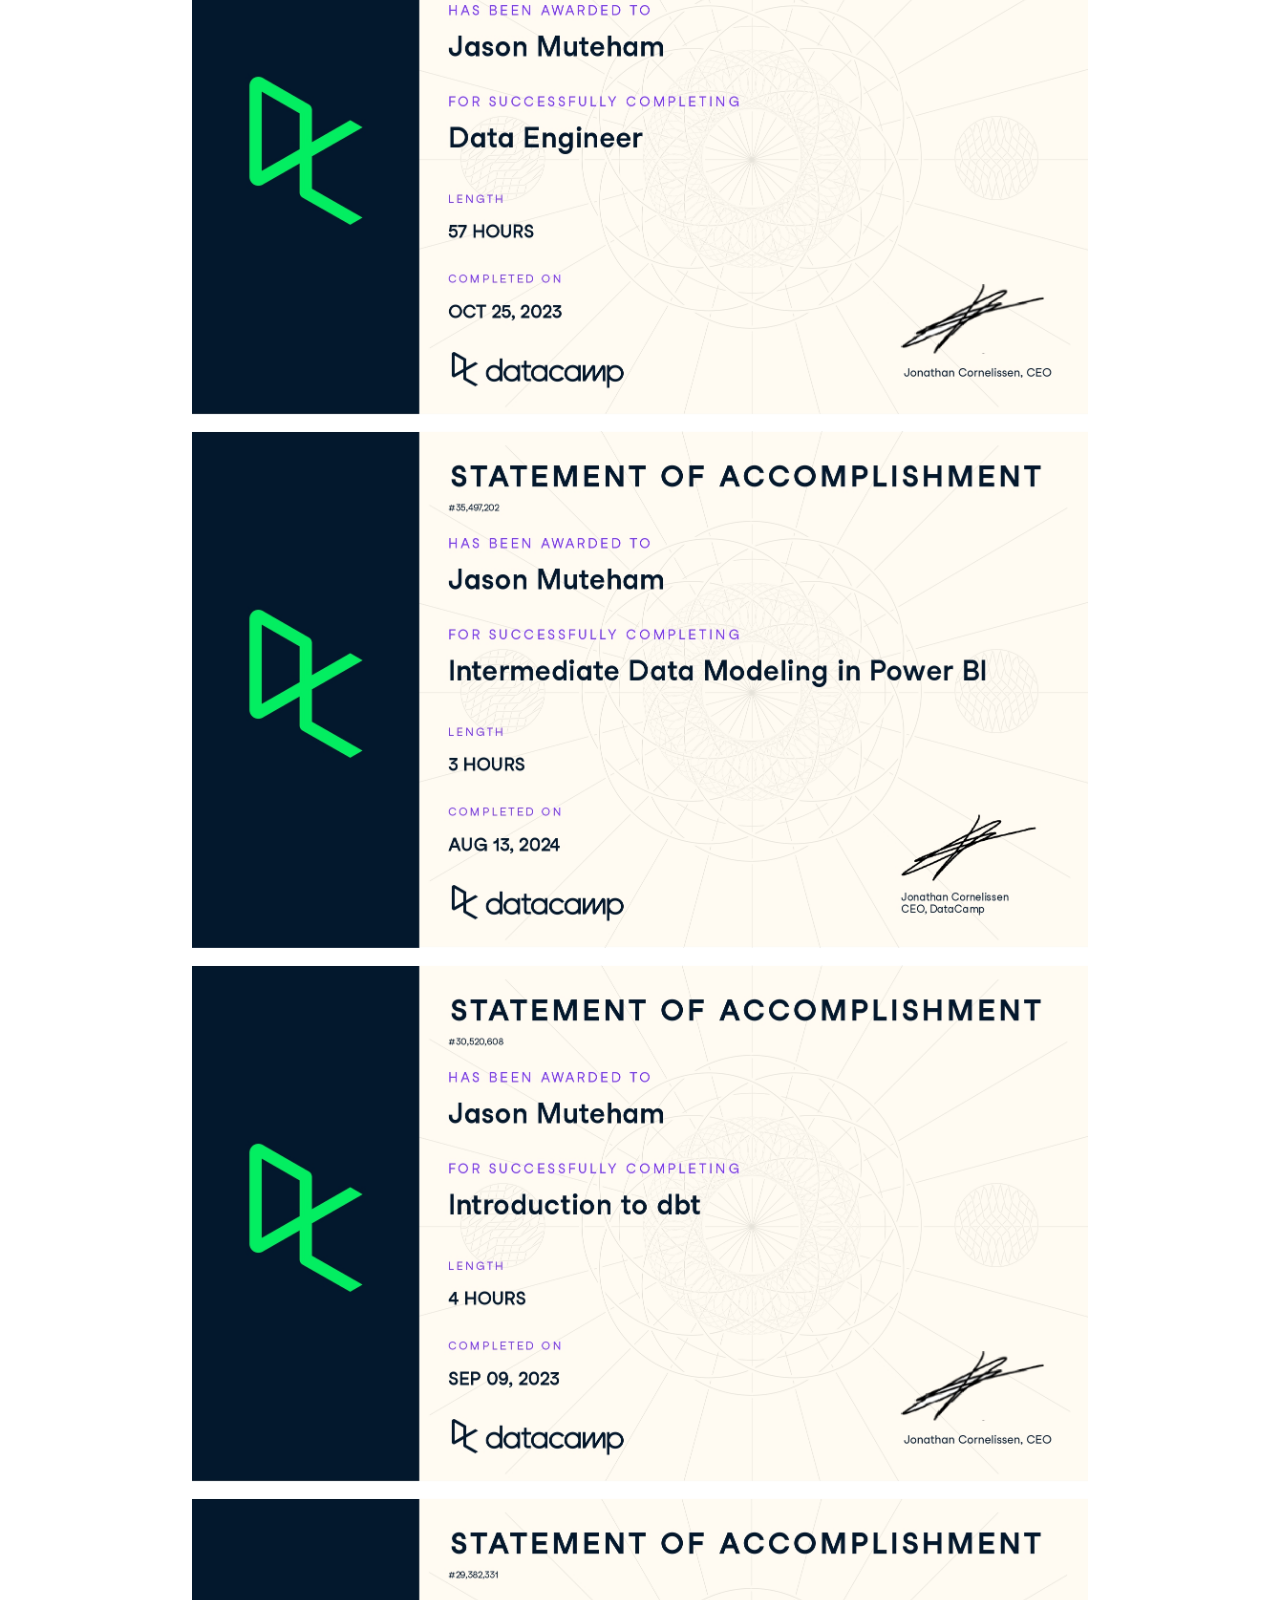
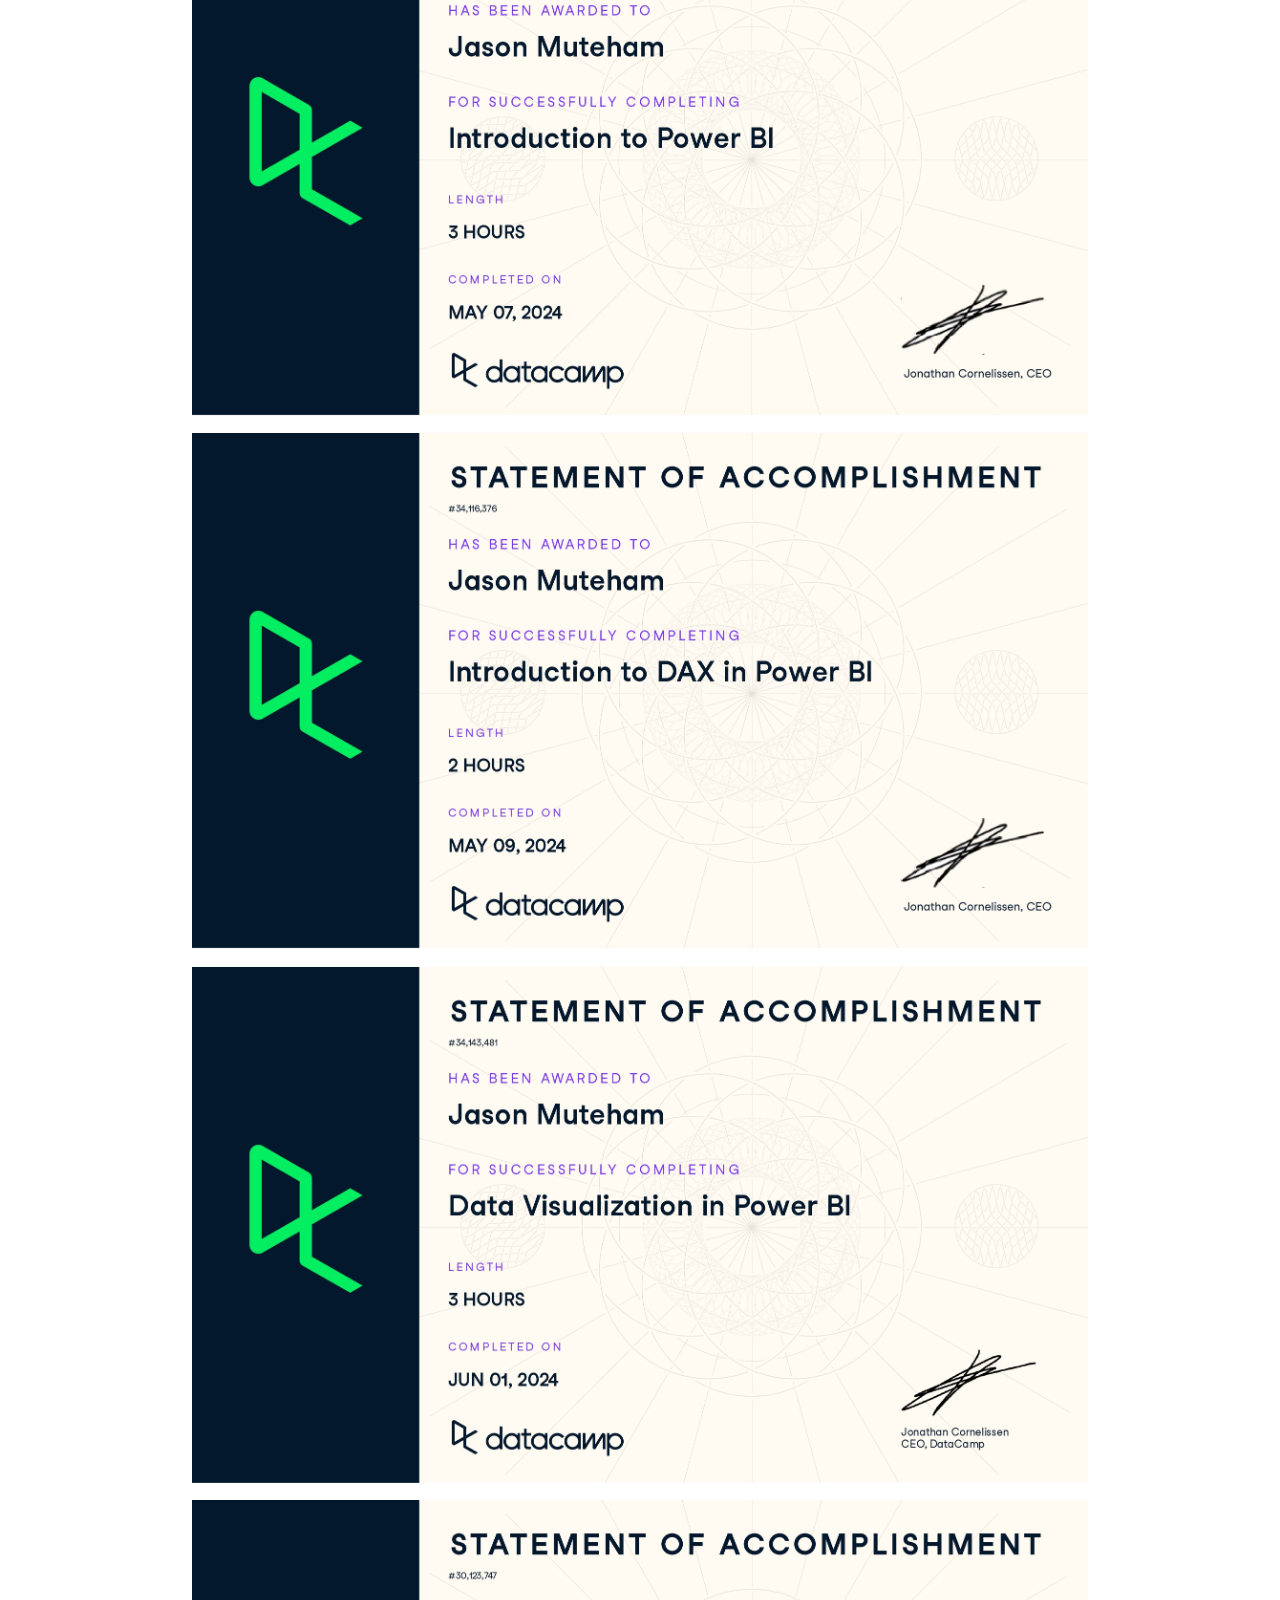
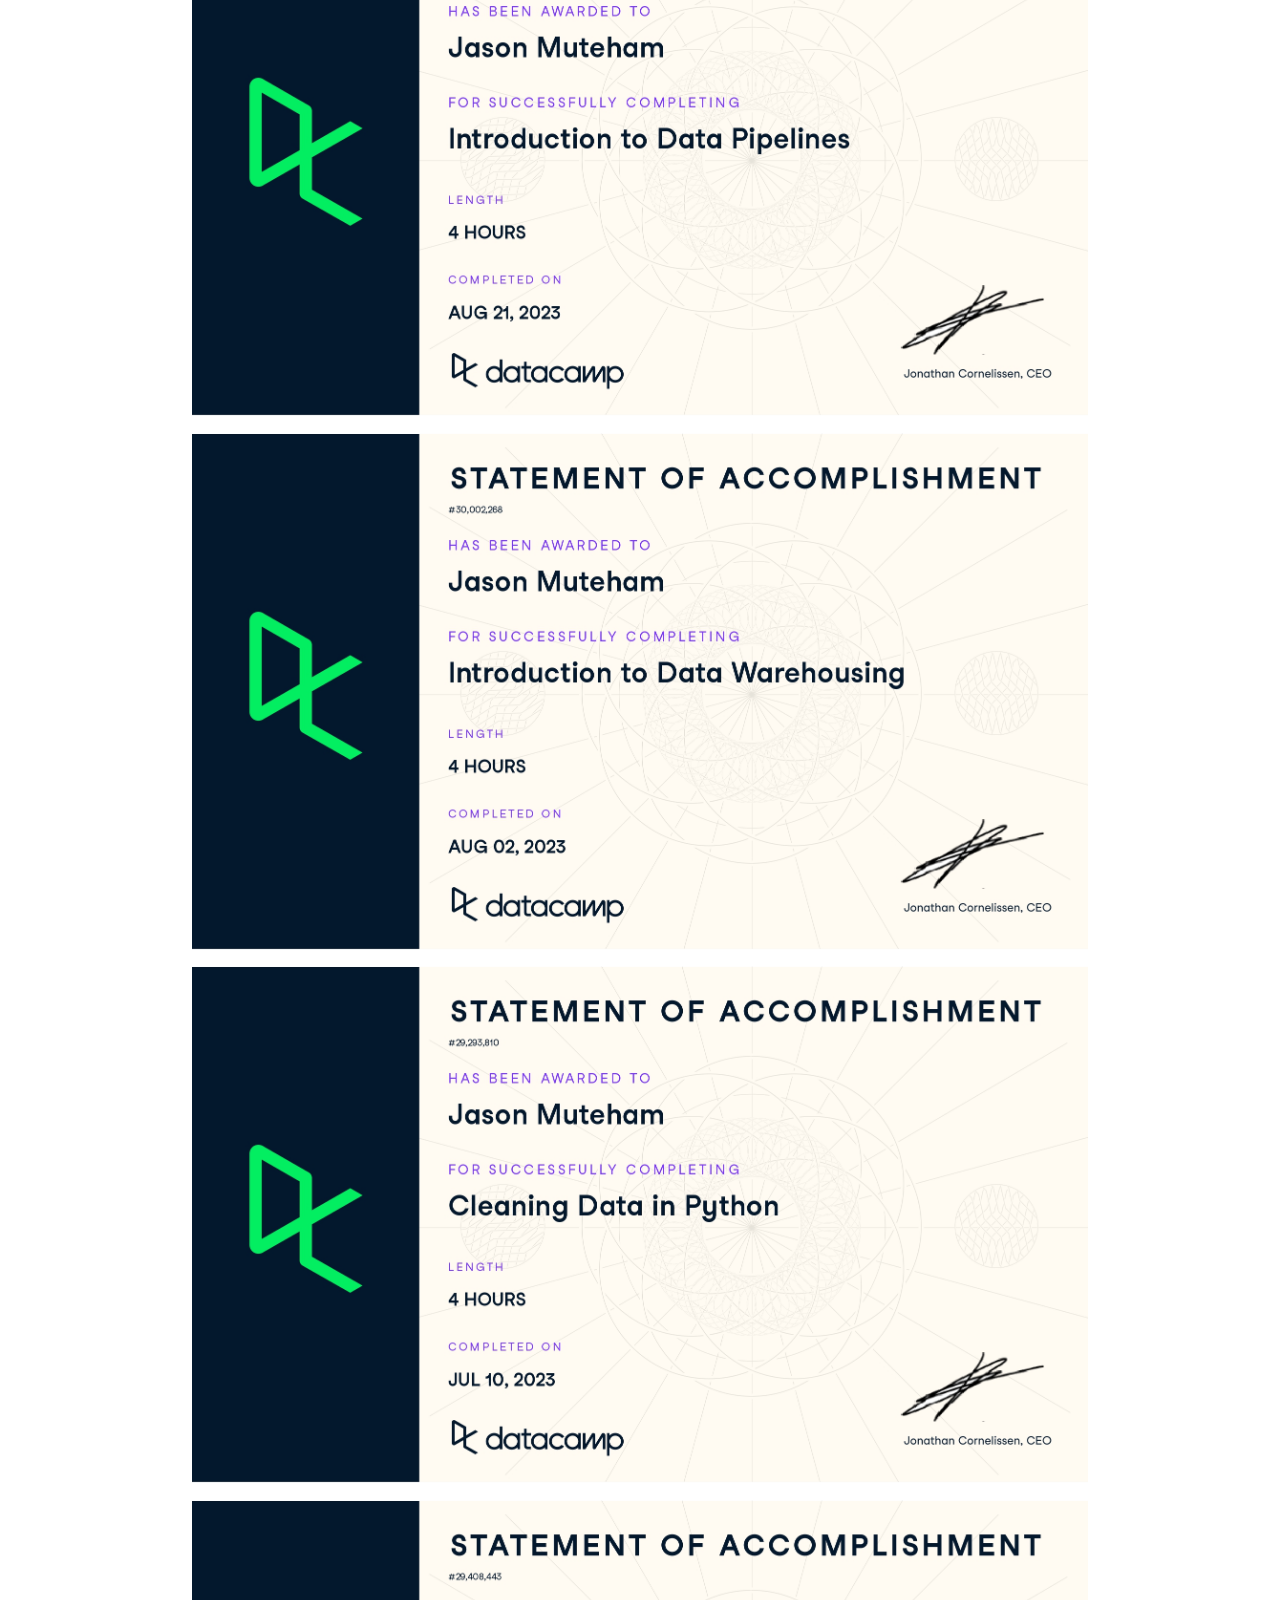
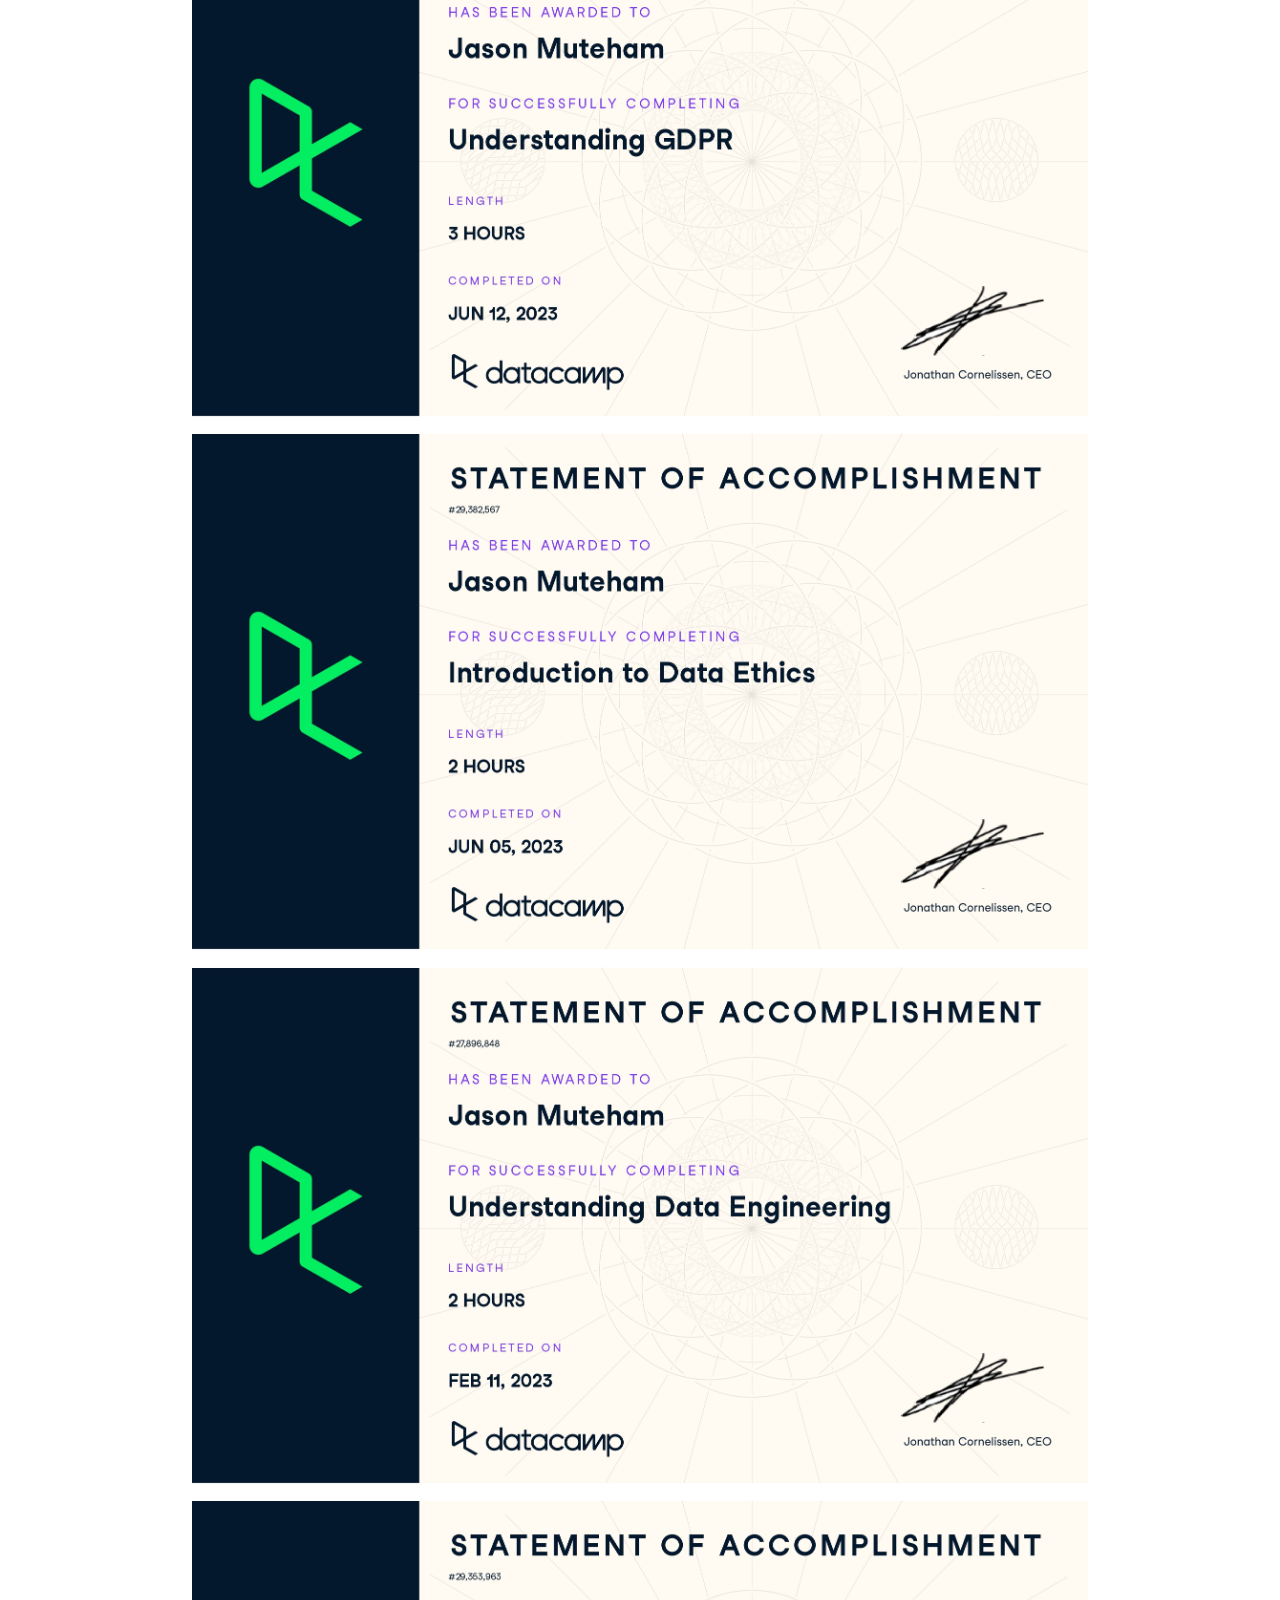
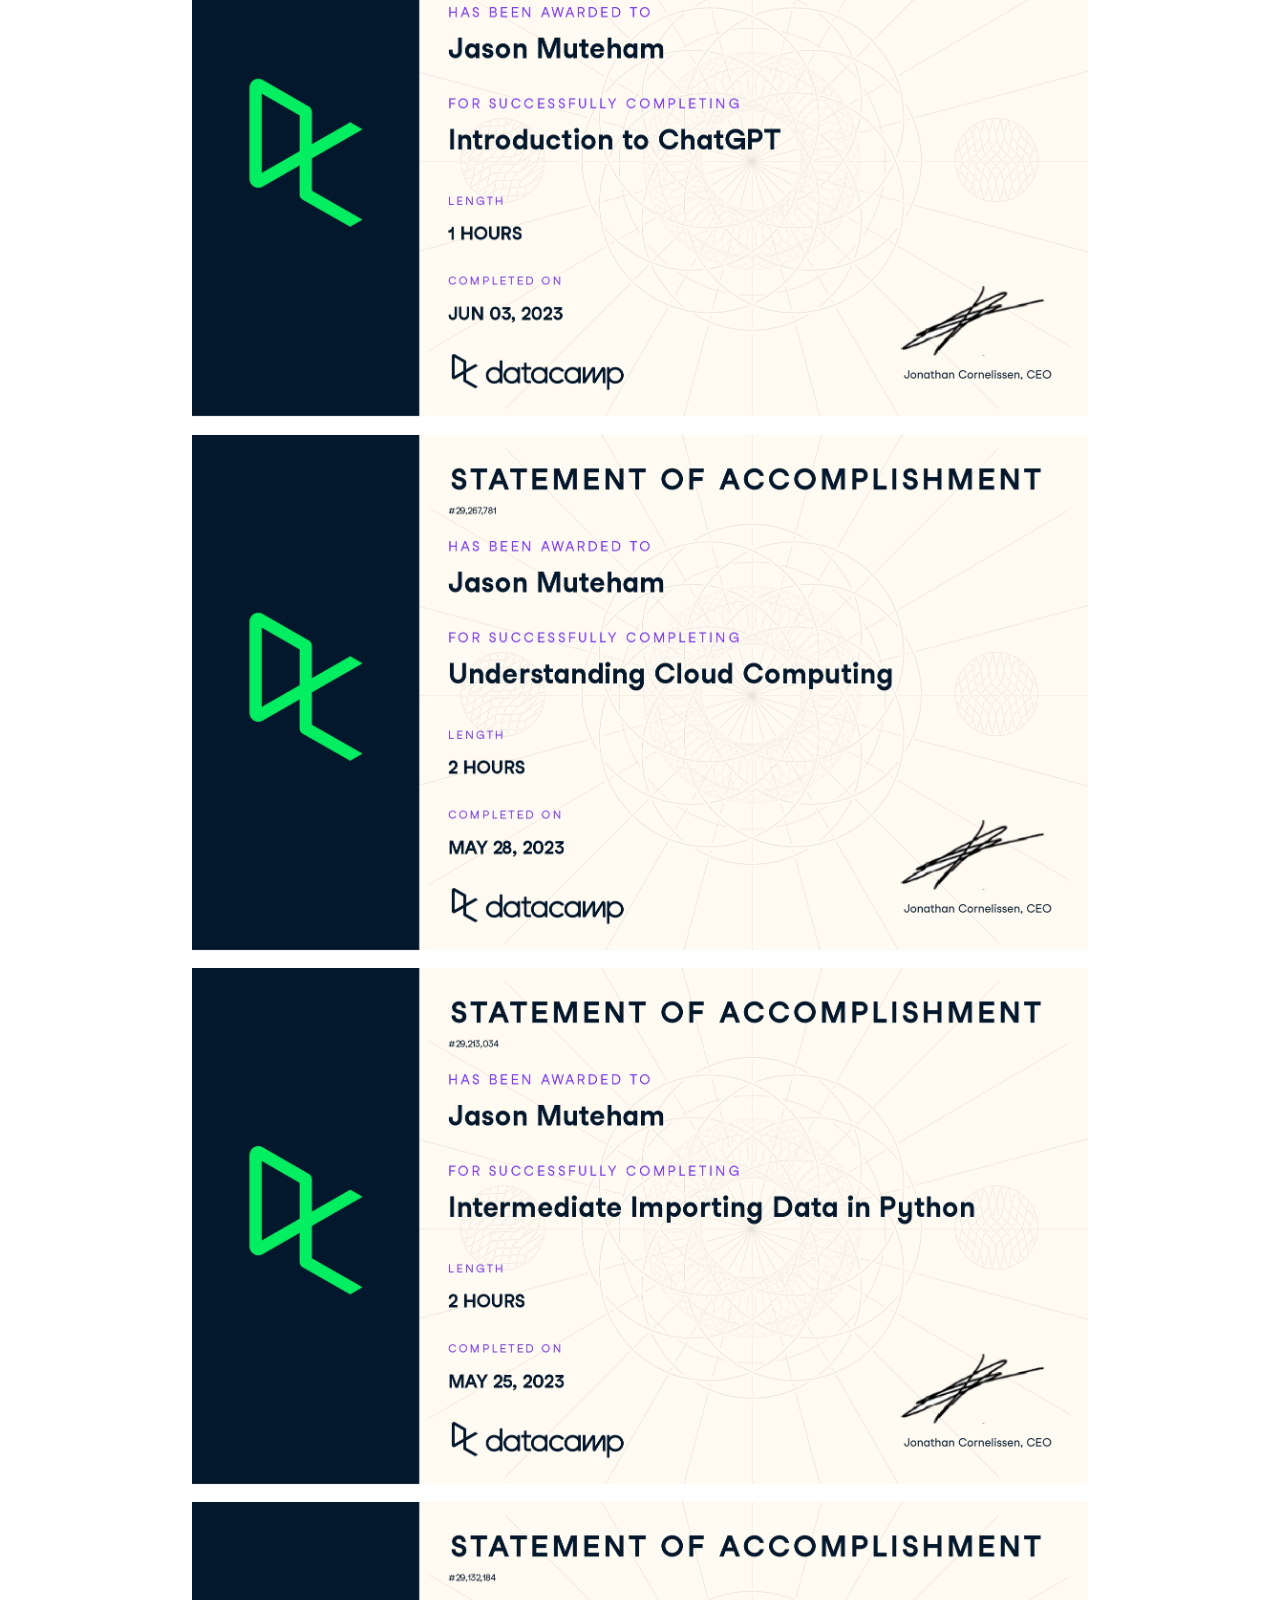
==== commit 9d4b0b67: "new profile pic" ====
--- a/index.html
+++ b/index.html
@@ -23,16 +23,16 @@
 
 
     <div id="header">
-        <img src="icons/me.png" class="profile-img">
+        <img src="icons/newme.png" class="profile-img">
         <h2 class="display-2  light-blue-text darken-1">Jason Muteham</h2>
         <h4 class="lighten-3 grey-text">Data Analyst | Data Engineering | Analytics Engineer</h4>
 
-        <h4 class="lighten-3 grey-text">ancientwrangler@gmail.com</h4>
+        <h4 class="lighten-3 grey-text">jason@jasonmuteham.com</h4>
         <h2 class="display-2 light-blue-text darken-1">Portfolio</h2>
         
         <div class="row myspace">
 
-            <a href="mailto:ancientwrangler@gmail.com?Subject=Hello Jason" target="_blank">
+            <a href="mailto:jason@jasonmuteham.com?Subject=Hello Jason" target="_blank">
                 <i class="fas fa-envelope fa-3x tooltipped" data-position="bottom" data-tooltip="Send me an Email"></i>
             </a>
             <a href="https://github.com/JasonMuteham" target="_blank">
@@ -155,8 +155,8 @@
             <h3>The Gravy Train Data Stack</h3>
             <h4 class="lighten-3 grey-text">Learn more about the data stack</h4>
             <p class="text-muted">December 09, 2023</p>
-            <a href="/Portfolio/gravytrain.html" target="_blank"><img src="images/EtL.png" class=""></a>
-            <a href="/Portfolio/gravytrain.html" target="_blank">
+            <a href="/gravytrain.html" target="_blank"><img src="images/EtL.png" class=""></a>
+            <a href="/gravytrain.html" target="_blank">
                 <h5>Learn More</h5>
             </a>
             <hr>
--- a/css/portfolio.css
+++ b/css/portfolio.css
@@ -122,7 +122,7 @@
 
 .profile-img{
     border-radius: 50%;
-    width: 200px;
+    width: 150px;
 }
 .logo-img{
     width: 40px;
